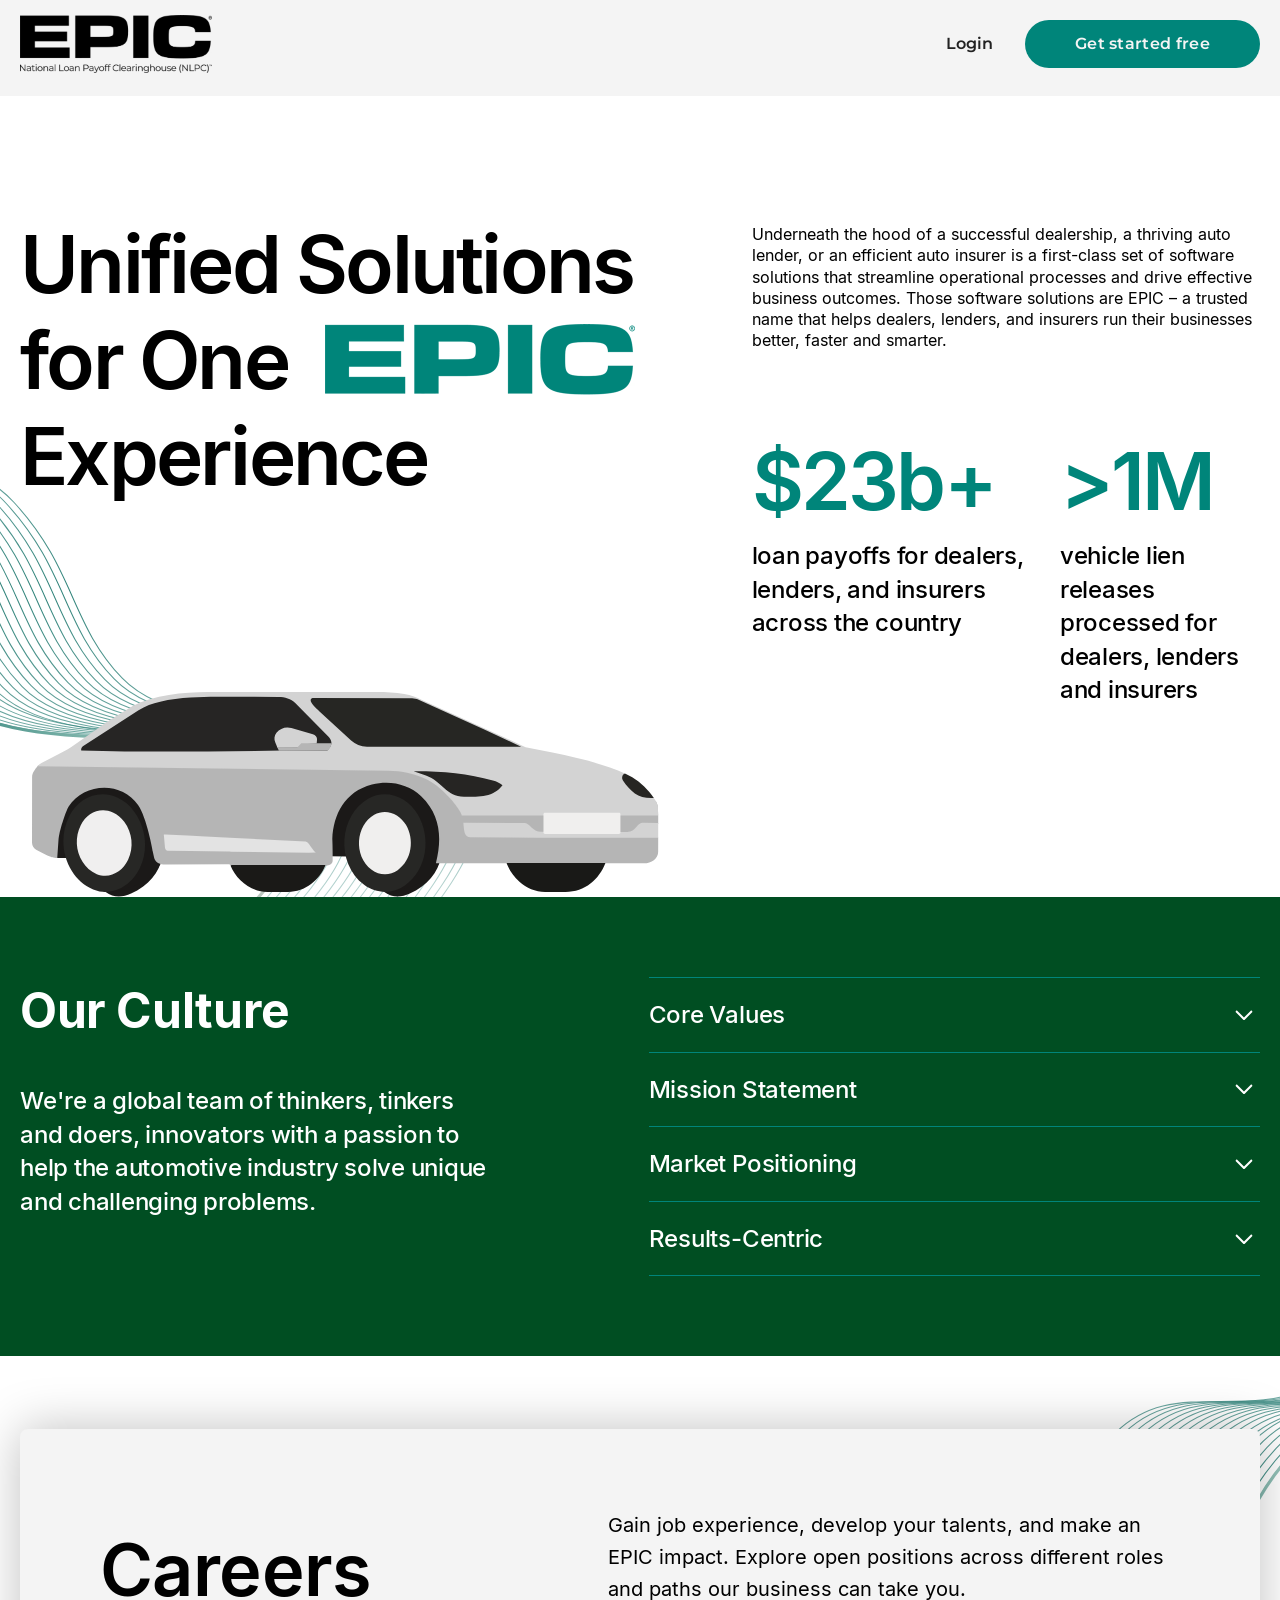
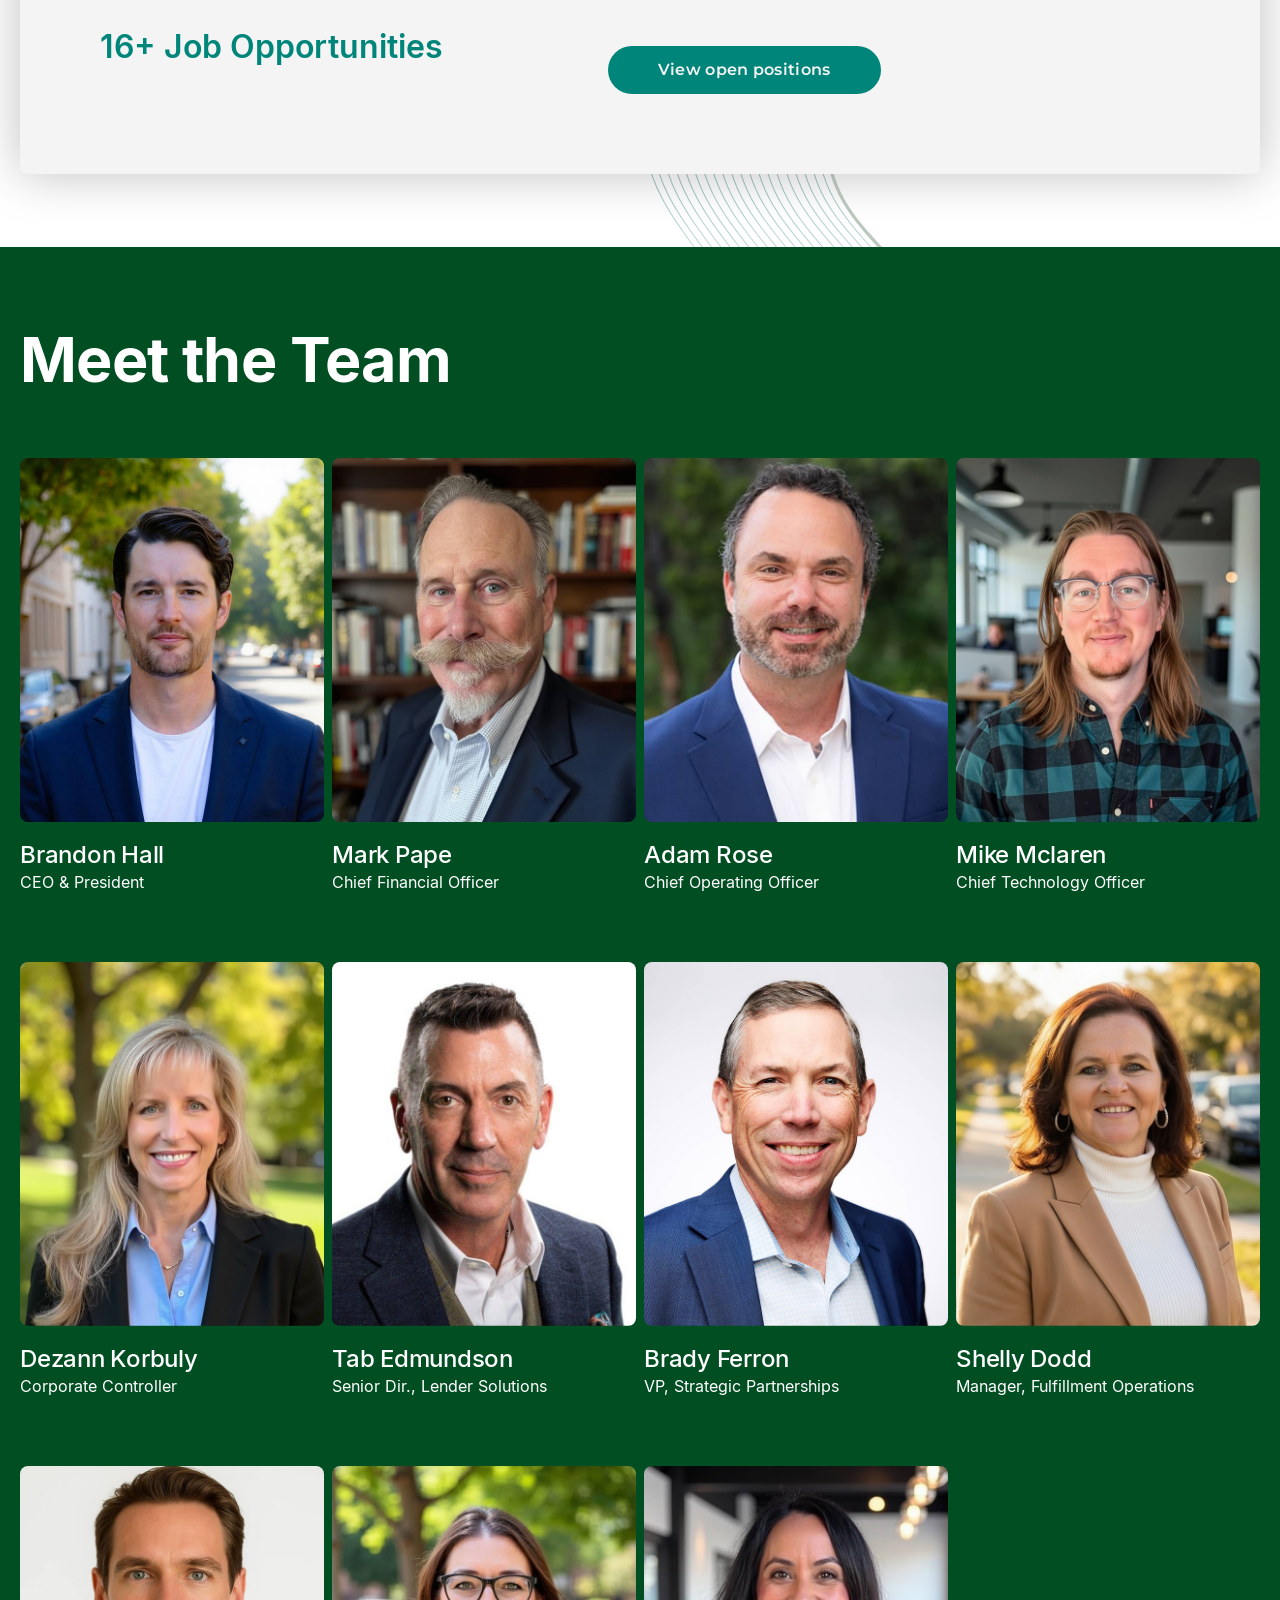
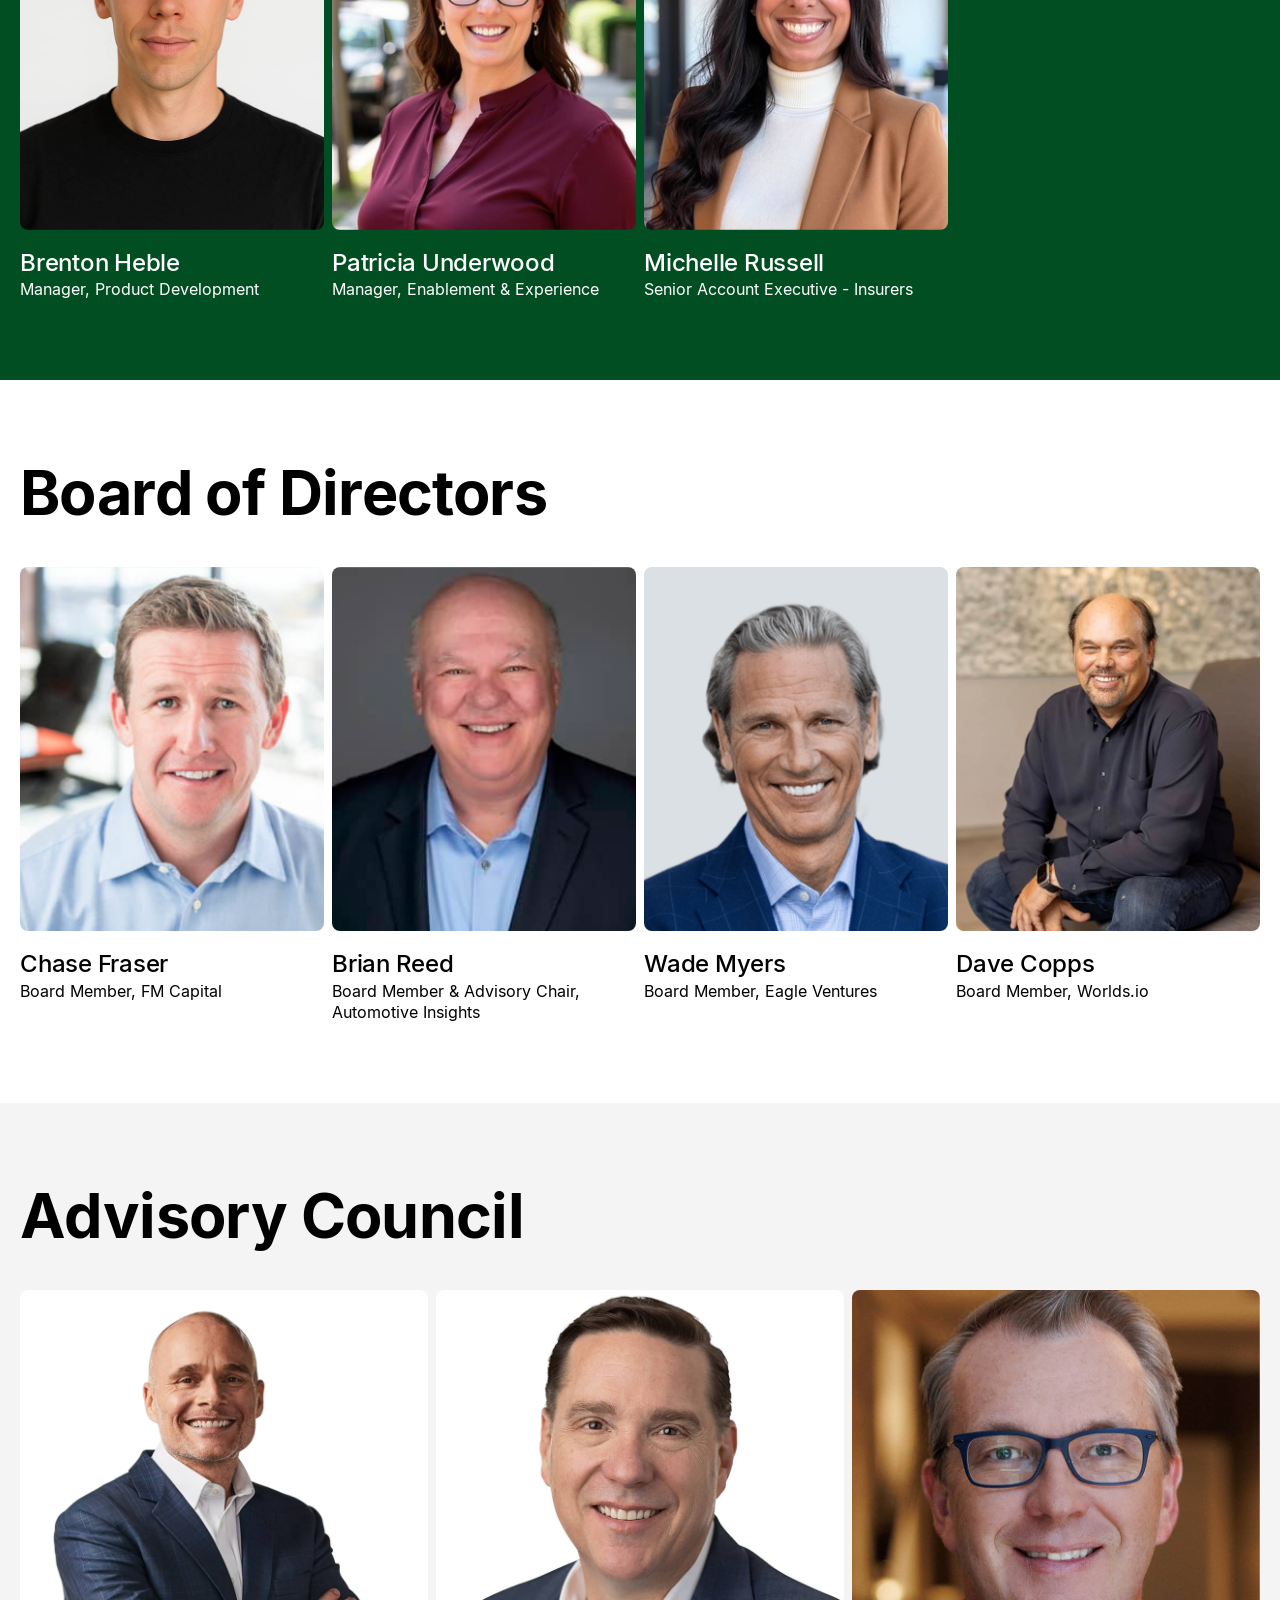
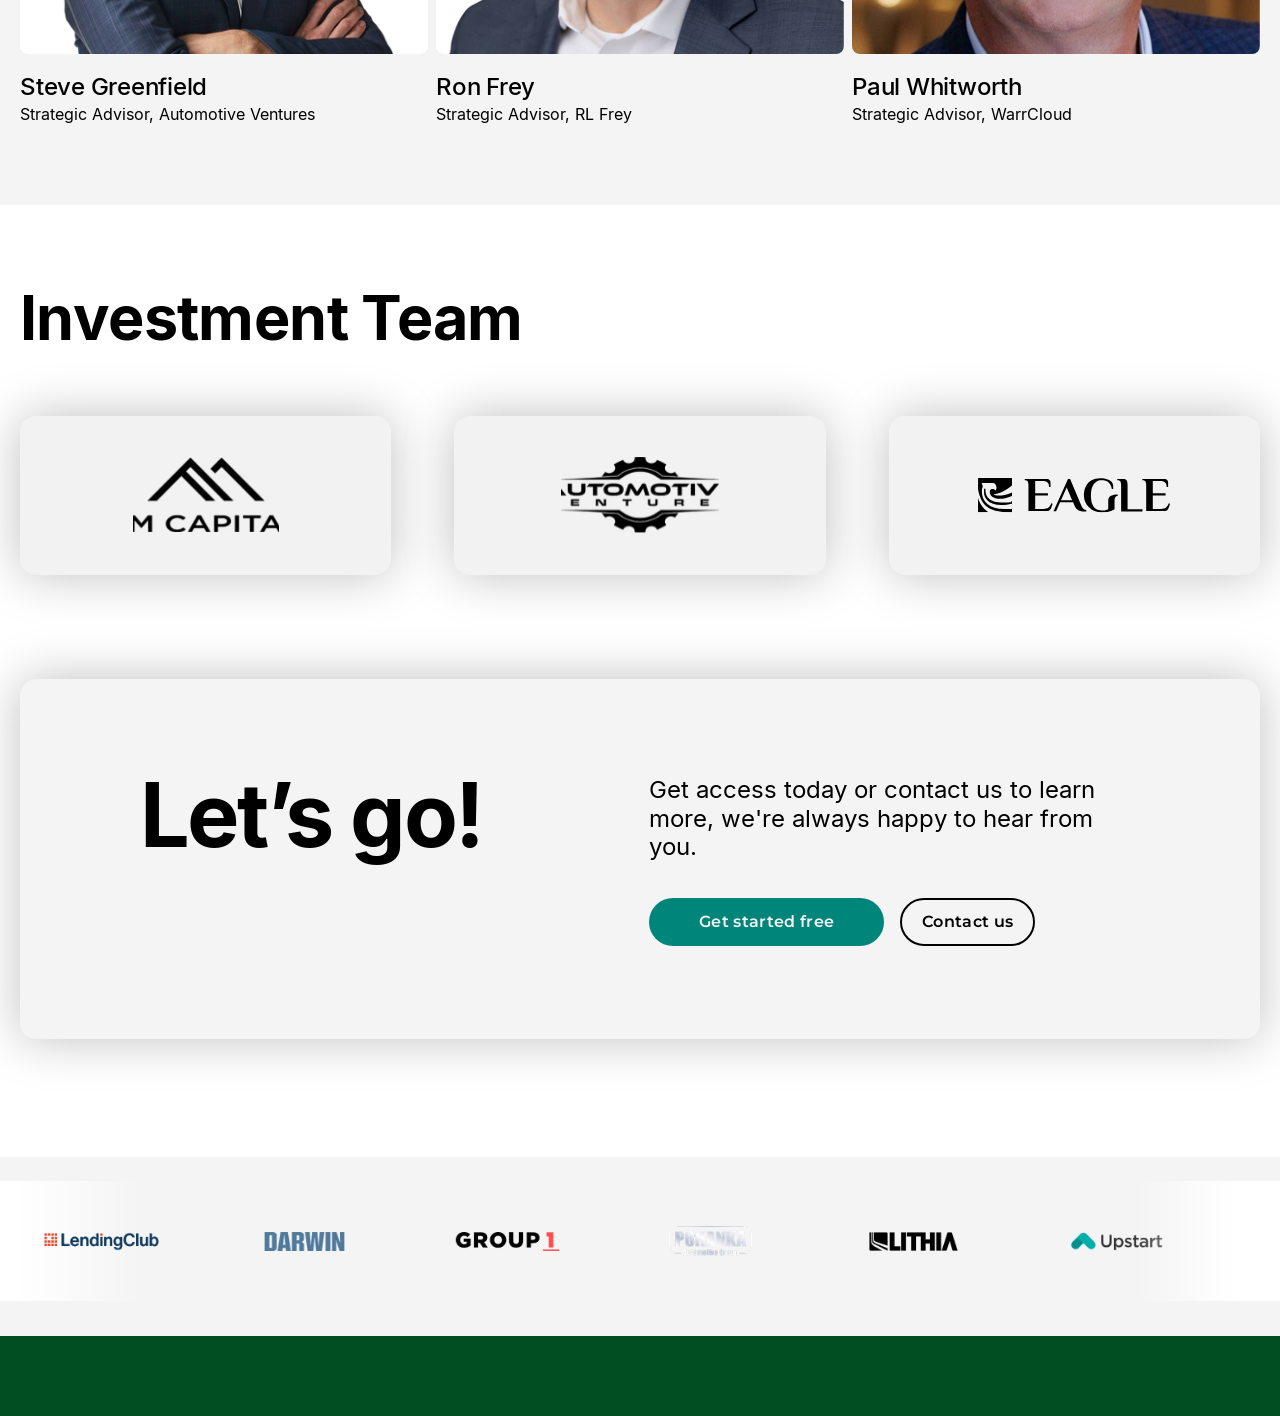
==== about.html @ 6c6b3afd "update client logos" ====
<!DOCTYPE html>
<html lang="en">

<head>
    <meta charset="UTF-8">
    <meta name="viewport" content="width=device-width, initial-scale=1.0">
    <title>About | EPIC</title>
    <link rel="stylesheet" href="assets/css/bootstrap.min.css">
    <link rel="stylesheet" href="assets/css/slick.css">
    <link rel="stylesheet" href="assets/css/fonts.css">
    <link rel="stylesheet" href="assets/css/main.css">
    <link rel="stylesheet" href="assets/css/media-queries.css">
</head>

<body>
    <header class="header-site bg-gray position-sticky top-0 start-0 w-100">
        <div class="cs-container">
            <div class="header-inner d-flex justify-content-between align-items-center">

                <a href="#" class="header-logo d-block">
                    <img src="assets/images/logo.png" alt="">
                </a>

                <div class="header-actions d-flex align-items-center">
                    <a href="#" class="header-login font-montserrat fw-semibold">
                        Login
                    </a>

                    <a href="#" class="btn btn-primary">
                        Get started free
                    </a>
                </div>

                <button class="header-toggle" type="button" aria-label="Toggle navigation" aria-expanded="false">
                    <span></span>
                    <span></span>
                    <span></span>
                </button>

            </div>

            <div class="header-mobile-menu">
                <div class="header-mobile-menu__inner">

                    <a href="#" class="header-login font-montserrat fw-semibold">
                        Login
                    </a>

                    <a href="#" class="btn btn-primary">
                        Get started free
                    </a>

                </div>
            </div>

        </div>
    </header>
    <main id="main">
        <section class="about-hero-sec overflow-hidden position-relative">
            <div class="cs-container cs-container-lg">
                <div class="about-hero__inner d-flex flex-column flex-lg-row flex-wrap gap-3 position-relative">
                    <img class="about-hero__deco pe-none" src="assets/images/image-deco.svg" alt="">
                    <img class="about-hero__car pe-none" src="assets/images/car-image.svg" alt="">
                    <div class="about-hero__left position-relative ">
                        <h1 class="about-hero__heading text-header-1 fw-semibold ">
                            Unified Solutions for One
                            <div class="image d-inline-block position-relative">
                                <img src="assets/images/logo-epic.png" alt="">
                            </div>
                            Experience
                        </h1>
                    </div>
                    <div class="about-hero__right position-relative ">
                        <div class="about-hero__desc body-text">
                            <p>Underneath the hood of a successful dealership, a thriving auto lender, or an efficient
                                auto insurer is a first-class set of software solutions that streamline operational
                                processes and drive effective business outcomes. Those software solutions are EPIC – a
                                trusted name that helps dealers, lenders, and insurers run their businesses better,
                                faster and smarter.</p>
                        </div>
                        <div class="about-hero__stats">
                            <div class="about-hero__stat-item">
                                <div class="item-value text-header-1 fw-semibold text-capitalize text-primary">$23b+
                                </div>
                                <div class="item-label fw-medium">loan payoffs for dealers, lenders, and insurers across
                                    the
                                    country</div>
                            </div>
                            <div class="about-hero__stat-item">
                                <div class="item-value text-header-1 fw-semibold text-capitalize text-primary">>1M</div>
                                <div class="item-label fw-medium">vehicle lien releases processed for dealers, lenders
                                    and insurers</div>
                            </div>
                        </div>
                    </div>
                </div>
            </div>
        </section>
        <section class="about-culture-sec section-padding bg-dark-green text-white">
            <div class="cs-container cs-container-lg">
                <div class="about-culture__inner d-flex flex-column flex-md-row flex-wrap">
                    <div class="about-culture__left">
                        <h2 class="text-header-2 about-culture__heading fw-bold">Our Culture</h2>
                        <div class="about-culture__desc fw-medium text-header-4">
                            <p>We're a global team of thinkers, tinkers and doers, innovators with a passion to help the
                                automotive industry solve unique and challenging problems.</p>
                        </div>
                    </div>
                    <div class="about-culture__right">
                        <div class="faq-list">

                            <div class="faq-item">
                                <button class="faq-question" type="button">
                                    <span>Core Values</span>
                                    <span class="faq-icon">
                                        <img src="assets/images/arrow-down-faq.svg" alt="">
                                    </span>
                                </button>

                                <div class="faq-answer">
                                    <div class="faq-answer-inner">
                                        <p>
                                            Lorem ipsum dolor sit amet consectetur adipisicing elit. Ab, impedit.
                                        </p>
                                    </div>
                                </div>
                            </div>

                            <div class="faq-item">
                                <button class="faq-question" type="button">
                                    <span>Mission Statement</span>
                                    <span class="faq-icon">
                                        <img src="assets/images/arrow-down-faq.svg" alt="">
                                    </span>
                                </button>

                                <div class="faq-answer">
                                    <div class="faq-answer-inner">
                                        <p>
                                            Lorem ipsum dolor sit amet consectetur adipisicing elit. Dolorem, sapiente!
                                        </p>
                                    </div>
                                </div>
                            </div>

                            <div class="faq-item">
                                <button class="faq-question" type="button">
                                    <span>Market Positioning</span>
                                    <span class="faq-icon">
                                        <img src="assets/images/arrow-down-faq.svg" alt="">
                                    </span>
                                </button>

                                <div class="faq-answer">
                                    <div class="faq-answer-inner">
                                        <p>
                                            Lorem ipsum dolor sit amet, consectetur adipisicing elit. Magni, harum.
                                        </p>
                                    </div>
                                </div>
                            </div>

                            <div class="faq-item">
                                <button class="faq-question" type="button">
                                    <span>Results-Centric</span>
                                    <span class="faq-icon">
                                        <img src="assets/images/arrow-down-faq.svg" alt="">
                                    </span>
                                </button>

                                <div class="faq-answer">
                                    <div class="faq-answer-inner">
                                        <p>
                                            Lorem ipsum dolor sit amet consectetur adipisicing elit. Quis, voluptatum?
                                        </p>
                                    </div>
                                </div>
                            </div>

                        </div>
                    </div>
                </div>
            </div>
        </section>
        <section class="about-careers-sec position-relative overflow-hidden">
            <img src="assets/images/image-deco.svg" alt="" class="about-careers__deco pe-none">
            <div class="cs-container">
                <div
                    class="about-careers__box position-relative z-2 d-flex flex-column flex-md-row flex-wrap align-items-md-center mx-auto bg-gray rounded-3 overflow-hidden">
                    <div class="box-left">
                        <h2 class="about-careers__heading fw-semibold">Careers</h2>
                        <div class="text-header-3 fw-semibold text-primary about-careers__subheading">16+ Job
                            Opportunities</div>
                    </div>
                    <div class="box-right">
                        <div class="about-careers__desc">
                            <p>Gain job experience, develop your talents, and make an
                                EPIC impact. Explore open positions across different roles
                                and paths our business can take you.</p>
                        </div>
                        <a href="#" class="btn btn-primary about-careers__btn">View open positions</a>
                    </div>
                </div>
            </div>
        </section>
        <section class="about-teams-sec section-padding text-white bg-dark-green">
            <div class="cs-container">
                <h2 class="section-heading fw-bold">Meet the Team</h2>
                <div class="about-teams__list">
                    <a href="#" class="about-teams__card">
                        <div class="card-image">
                            <img src="assets/images/team-1.png" alt="">
                            <div class="card-link">
                                <span>Read bio</span>
                                <svg width="12" height="12" viewBox="0 0 12 12" fill="none"
                                    xmlns="http://www.w3.org/2000/svg">
                                    <path
                                        d="M8.64798 6.39795L4.89798 10.1479C4.79231 10.2536 4.64898 10.313 4.49954 10.313C4.3501 10.313 4.20678 10.2536 4.1011 10.1479C3.99543 10.0423 3.93607 9.89895 3.93607 9.74951C3.93607 9.60007 3.99543 9.45675 4.1011 9.35107L7.45313 5.99998L4.10204 2.64795C4.04972 2.59562 4.00821 2.53351 3.9799 2.46514C3.95158 2.39678 3.937 2.32351 3.937 2.24951C3.937 2.17551 3.95158 2.10224 3.9799 2.03388C4.00821 1.96551 4.04972 1.9034 4.10204 1.85107C4.15437 1.79875 4.21648 1.75724 4.28485 1.72893C4.35321 1.70061 4.42648 1.68604 4.50048 1.68604C4.57448 1.68604 4.64775 1.70061 4.71611 1.72893C4.78448 1.75724 4.84659 1.79875 4.89892 1.85107L8.64892 5.60107C8.70129 5.65339 8.74283 5.71554 8.77114 5.78394C8.79945 5.85235 8.81398 5.92567 8.81389 5.99971C8.8138 6.07374 8.7991 6.14703 8.77063 6.21537C8.74216 6.2837 8.70048 6.34575 8.64798 6.39795Z"
                                        fill="currentColor" />
                                </svg>
                            </div>
                        </div>
                        <div class="card-content">
                            <h3 class="text-header-4 card-title">Brandon Hall</h3>
                            <div class="body-text card-role">CEO & President</div>
                        </div>
                    </a>
                    <a href="#" class="about-teams__card">
                        <div class="card-image">
                            <img src="assets/images/team-2.png" alt="">
                            <div class="card-link">
                                <span>Read bio</span>
                                <svg width="12" height="12" viewBox="0 0 12 12" fill="none"
                                    xmlns="http://www.w3.org/2000/svg">
                                    <path
                                        d="M8.64798 6.39795L4.89798 10.1479C4.79231 10.2536 4.64898 10.313 4.49954 10.313C4.3501 10.313 4.20678 10.2536 4.1011 10.1479C3.99543 10.0423 3.93607 9.89895 3.93607 9.74951C3.93607 9.60007 3.99543 9.45675 4.1011 9.35107L7.45313 5.99998L4.10204 2.64795C4.04972 2.59562 4.00821 2.53351 3.9799 2.46514C3.95158 2.39678 3.937 2.32351 3.937 2.24951C3.937 2.17551 3.95158 2.10224 3.9799 2.03388C4.00821 1.96551 4.04972 1.9034 4.10204 1.85107C4.15437 1.79875 4.21648 1.75724 4.28485 1.72893C4.35321 1.70061 4.42648 1.68604 4.50048 1.68604C4.57448 1.68604 4.64775 1.70061 4.71611 1.72893C4.78448 1.75724 4.84659 1.79875 4.89892 1.85107L8.64892 5.60107C8.70129 5.65339 8.74283 5.71554 8.77114 5.78394C8.79945 5.85235 8.81398 5.92567 8.81389 5.99971C8.8138 6.07374 8.7991 6.14703 8.77063 6.21537C8.74216 6.2837 8.70048 6.34575 8.64798 6.39795Z"
                                        fill="currentColor" />
                                </svg>
                            </div>
                        </div>
                        <div class="card-content">
                            <h3 class="text-header-4 card-title">Mark Pape</h3>
                            <div class="body-text card-role">Chief Financial Officer</div>
                        </div>
                    </a>
                    <a href="#" class="about-teams__card">
                        <div class="card-image">
                            <img src="assets/images/team-3.png" alt="">
                            <div class="card-link">
                                <span>Read bio</span>
                                <svg width="12" height="12" viewBox="0 0 12 12" fill="none"
                                    xmlns="http://www.w3.org/2000/svg">
                                    <path
                                        d="M8.64798 6.39795L4.89798 10.1479C4.79231 10.2536 4.64898 10.313 4.49954 10.313C4.3501 10.313 4.20678 10.2536 4.1011 10.1479C3.99543 10.0423 3.93607 9.89895 3.93607 9.74951C3.93607 9.60007 3.99543 9.45675 4.1011 9.35107L7.45313 5.99998L4.10204 2.64795C4.04972 2.59562 4.00821 2.53351 3.9799 2.46514C3.95158 2.39678 3.937 2.32351 3.937 2.24951C3.937 2.17551 3.95158 2.10224 3.9799 2.03388C4.00821 1.96551 4.04972 1.9034 4.10204 1.85107C4.15437 1.79875 4.21648 1.75724 4.28485 1.72893C4.35321 1.70061 4.42648 1.68604 4.50048 1.68604C4.57448 1.68604 4.64775 1.70061 4.71611 1.72893C4.78448 1.75724 4.84659 1.79875 4.89892 1.85107L8.64892 5.60107C8.70129 5.65339 8.74283 5.71554 8.77114 5.78394C8.79945 5.85235 8.81398 5.92567 8.81389 5.99971C8.8138 6.07374 8.7991 6.14703 8.77063 6.21537C8.74216 6.2837 8.70048 6.34575 8.64798 6.39795Z"
                                        fill="currentColor" />
                                </svg>
                            </div>
                        </div>
                        <div class="card-content">
                            <h3 class="text-header-4 card-title">Adam Rose</h3>
                            <div class="body-text card-role">Chief Operating Officer</div>
                        </div>
                    </a>
                    <a href="#" class="about-teams__card">
                        <div class="card-image">
                            <img src="assets/images/team-4.png" alt="">
                            <div class="card-link">
                                <span>Read bio</span>
                                <svg width="12" height="12" viewBox="0 0 12 12" fill="none"
                                    xmlns="http://www.w3.org/2000/svg">
                                    <path
                                        d="M8.64798 6.39795L4.89798 10.1479C4.79231 10.2536 4.64898 10.313 4.49954 10.313C4.3501 10.313 4.20678 10.2536 4.1011 10.1479C3.99543 10.0423 3.93607 9.89895 3.93607 9.74951C3.93607 9.60007 3.99543 9.45675 4.1011 9.35107L7.45313 5.99998L4.10204 2.64795C4.04972 2.59562 4.00821 2.53351 3.9799 2.46514C3.95158 2.39678 3.937 2.32351 3.937 2.24951C3.937 2.17551 3.95158 2.10224 3.9799 2.03388C4.00821 1.96551 4.04972 1.9034 4.10204 1.85107C4.15437 1.79875 4.21648 1.75724 4.28485 1.72893C4.35321 1.70061 4.42648 1.68604 4.50048 1.68604C4.57448 1.68604 4.64775 1.70061 4.71611 1.72893C4.78448 1.75724 4.84659 1.79875 4.89892 1.85107L8.64892 5.60107C8.70129 5.65339 8.74283 5.71554 8.77114 5.78394C8.79945 5.85235 8.81398 5.92567 8.81389 5.99971C8.8138 6.07374 8.7991 6.14703 8.77063 6.21537C8.74216 6.2837 8.70048 6.34575 8.64798 6.39795Z"
                                        fill="currentColor" />
                                </svg>
                            </div>
                        </div>
                        <div class="card-content">
                            <h3 class="text-header-4 card-title">Mike Mclaren</h3>
                            <div class="body-text card-role">Chief Technology Officer</div>
                        </div>
                    </a>
                    <a href="#" class="about-teams__card">
                        <div class="card-image">
                            <img src="assets/images/team-5.png" alt="">
                            <div class="card-link">
                                <span>Read bio</span>
                                <svg width="12" height="12" viewBox="0 0 12 12" fill="none"
                                    xmlns="http://www.w3.org/2000/svg">
                                    <path
                                        d="M8.64798 6.39795L4.89798 10.1479C4.79231 10.2536 4.64898 10.313 4.49954 10.313C4.3501 10.313 4.20678 10.2536 4.1011 10.1479C3.99543 10.0423 3.93607 9.89895 3.93607 9.74951C3.93607 9.60007 3.99543 9.45675 4.1011 9.35107L7.45313 5.99998L4.10204 2.64795C4.04972 2.59562 4.00821 2.53351 3.9799 2.46514C3.95158 2.39678 3.937 2.32351 3.937 2.24951C3.937 2.17551 3.95158 2.10224 3.9799 2.03388C4.00821 1.96551 4.04972 1.9034 4.10204 1.85107C4.15437 1.79875 4.21648 1.75724 4.28485 1.72893C4.35321 1.70061 4.42648 1.68604 4.50048 1.68604C4.57448 1.68604 4.64775 1.70061 4.71611 1.72893C4.78448 1.75724 4.84659 1.79875 4.89892 1.85107L8.64892 5.60107C8.70129 5.65339 8.74283 5.71554 8.77114 5.78394C8.79945 5.85235 8.81398 5.92567 8.81389 5.99971C8.8138 6.07374 8.7991 6.14703 8.77063 6.21537C8.74216 6.2837 8.70048 6.34575 8.64798 6.39795Z"
                                        fill="currentColor" />
                                </svg>
                            </div>
                        </div>
                        <div class="card-content">
                            <h3 class="text-header-4 card-title">Dezann Korbuly</h3>
                            <div class="body-text card-role">Corporate Controller</div>
                        </div>
                    </a>
                    <a href="#" class="about-teams__card">
                        <div class="card-image">
                            <img src="assets/images/team-6.png" alt="">
                            <div class="card-link">
                                <span>Read bio</span>
                                <svg width="12" height="12" viewBox="0 0 12 12" fill="none"
                                    xmlns="http://www.w3.org/2000/svg">
                                    <path
                                        d="M8.64798 6.39795L4.89798 10.1479C4.79231 10.2536 4.64898 10.313 4.49954 10.313C4.3501 10.313 4.20678 10.2536 4.1011 10.1479C3.99543 10.0423 3.93607 9.89895 3.93607 9.74951C3.93607 9.60007 3.99543 9.45675 4.1011 9.35107L7.45313 5.99998L4.10204 2.64795C4.04972 2.59562 4.00821 2.53351 3.9799 2.46514C3.95158 2.39678 3.937 2.32351 3.937 2.24951C3.937 2.17551 3.95158 2.10224 3.9799 2.03388C4.00821 1.96551 4.04972 1.9034 4.10204 1.85107C4.15437 1.79875 4.21648 1.75724 4.28485 1.72893C4.35321 1.70061 4.42648 1.68604 4.50048 1.68604C4.57448 1.68604 4.64775 1.70061 4.71611 1.72893C4.78448 1.75724 4.84659 1.79875 4.89892 1.85107L8.64892 5.60107C8.70129 5.65339 8.74283 5.71554 8.77114 5.78394C8.79945 5.85235 8.81398 5.92567 8.81389 5.99971C8.8138 6.07374 8.7991 6.14703 8.77063 6.21537C8.74216 6.2837 8.70048 6.34575 8.64798 6.39795Z"
                                        fill="currentColor" />
                                </svg>
                            </div>
                        </div>
                        <div class="card-content">
                            <h3 class="text-header-4 card-title">Tab Edmundson</h3>
                            <div class="body-text card-role">Senior Dir., Lender Solutions</div>
                        </div>
                    </a>
                    <a href="#" class="about-teams__card">
                        <div class="card-image">
                            <img src="assets/images/team-7.png" alt="">
                            <div class="card-link">
                                <span>Read bio</span>
                                <svg width="12" height="12" viewBox="0 0 12 12" fill="none"
                                    xmlns="http://www.w3.org/2000/svg">
                                    <path
                                        d="M8.64798 6.39795L4.89798 10.1479C4.79231 10.2536 4.64898 10.313 4.49954 10.313C4.3501 10.313 4.20678 10.2536 4.1011 10.1479C3.99543 10.0423 3.93607 9.89895 3.93607 9.74951C3.93607 9.60007 3.99543 9.45675 4.1011 9.35107L7.45313 5.99998L4.10204 2.64795C4.04972 2.59562 4.00821 2.53351 3.9799 2.46514C3.95158 2.39678 3.937 2.32351 3.937 2.24951C3.937 2.17551 3.95158 2.10224 3.9799 2.03388C4.00821 1.96551 4.04972 1.9034 4.10204 1.85107C4.15437 1.79875 4.21648 1.75724 4.28485 1.72893C4.35321 1.70061 4.42648 1.68604 4.50048 1.68604C4.57448 1.68604 4.64775 1.70061 4.71611 1.72893C4.78448 1.75724 4.84659 1.79875 4.89892 1.85107L8.64892 5.60107C8.70129 5.65339 8.74283 5.71554 8.77114 5.78394C8.79945 5.85235 8.81398 5.92567 8.81389 5.99971C8.8138 6.07374 8.7991 6.14703 8.77063 6.21537C8.74216 6.2837 8.70048 6.34575 8.64798 6.39795Z"
                                        fill="currentColor" />
                                </svg>
                            </div>
                        </div>
                        <div class="card-content">
                            <h3 class="text-header-4 card-title">Brady Ferron</h3>
                            <div class="body-text card-role">VP, Strategic Partnerships</div>
                        </div>
                    </a>
                    <a href="#" class="about-teams__card">
                        <div class="card-image">
                            <img src="assets/images/team-8.png" alt="">
                            <div class="card-link">
                                <span>Read bio</span>
                                <svg width="12" height="12" viewBox="0 0 12 12" fill="none"
                                    xmlns="http://www.w3.org/2000/svg">
                                    <path
                                        d="M8.64798 6.39795L4.89798 10.1479C4.79231 10.2536 4.64898 10.313 4.49954 10.313C4.3501 10.313 4.20678 10.2536 4.1011 10.1479C3.99543 10.0423 3.93607 9.89895 3.93607 9.74951C3.93607 9.60007 3.99543 9.45675 4.1011 9.35107L7.45313 5.99998L4.10204 2.64795C4.04972 2.59562 4.00821 2.53351 3.9799 2.46514C3.95158 2.39678 3.937 2.32351 3.937 2.24951C3.937 2.17551 3.95158 2.10224 3.9799 2.03388C4.00821 1.96551 4.04972 1.9034 4.10204 1.85107C4.15437 1.79875 4.21648 1.75724 4.28485 1.72893C4.35321 1.70061 4.42648 1.68604 4.50048 1.68604C4.57448 1.68604 4.64775 1.70061 4.71611 1.72893C4.78448 1.75724 4.84659 1.79875 4.89892 1.85107L8.64892 5.60107C8.70129 5.65339 8.74283 5.71554 8.77114 5.78394C8.79945 5.85235 8.81398 5.92567 8.81389 5.99971C8.8138 6.07374 8.7991 6.14703 8.77063 6.21537C8.74216 6.2837 8.70048 6.34575 8.64798 6.39795Z"
                                        fill="currentColor" />
                                </svg>
                            </div>
                        </div>
                        <div class="card-content">
                            <h3 class="text-header-4 card-title">Shelly Dodd</h3>
                            <div class="body-text card-role">Manager, Fulfillment Operations</div>
                        </div>
                    </a>
                    <a href="#" class="about-teams__card">
                        <div class="card-image">
                            <img src="assets/images/team-9.png" alt="">
                            <div class="card-link">
                                <span>Read bio</span>
                                <svg width="12" height="12" viewBox="0 0 12 12" fill="none"
                                    xmlns="http://www.w3.org/2000/svg">
                                    <path
                                        d="M8.64798 6.39795L4.89798 10.1479C4.79231 10.2536 4.64898 10.313 4.49954 10.313C4.3501 10.313 4.20678 10.2536 4.1011 10.1479C3.99543 10.0423 3.93607 9.89895 3.93607 9.74951C3.93607 9.60007 3.99543 9.45675 4.1011 9.35107L7.45313 5.99998L4.10204 2.64795C4.04972 2.59562 4.00821 2.53351 3.9799 2.46514C3.95158 2.39678 3.937 2.32351 3.937 2.24951C3.937 2.17551 3.95158 2.10224 3.9799 2.03388C4.00821 1.96551 4.04972 1.9034 4.10204 1.85107C4.15437 1.79875 4.21648 1.75724 4.28485 1.72893C4.35321 1.70061 4.42648 1.68604 4.50048 1.68604C4.57448 1.68604 4.64775 1.70061 4.71611 1.72893C4.78448 1.75724 4.84659 1.79875 4.89892 1.85107L8.64892 5.60107C8.70129 5.65339 8.74283 5.71554 8.77114 5.78394C8.79945 5.85235 8.81398 5.92567 8.81389 5.99971C8.8138 6.07374 8.7991 6.14703 8.77063 6.21537C8.74216 6.2837 8.70048 6.34575 8.64798 6.39795Z"
                                        fill="currentColor" />
                                </svg>
                            </div>
                        </div>
                        <div class="card-content">
                            <h3 class="text-header-4 card-title">Brenton Heble</h3>
                            <div class="body-text card-role">Manager, Product Development</div>
                        </div>
                    </a>
                    <a href="#" class="about-teams__card">
                        <div class="card-image">
                            <img src="assets/images/team-10.png" alt="">
                            <div class="card-link">
                                <span>Read bio</span>
                                <svg width="12" height="12" viewBox="0 0 12 12" fill="none"
                                    xmlns="http://www.w3.org/2000/svg">
                                    <path
                                        d="M8.64798 6.39795L4.89798 10.1479C4.79231 10.2536 4.64898 10.313 4.49954 10.313C4.3501 10.313 4.20678 10.2536 4.1011 10.1479C3.99543 10.0423 3.93607 9.89895 3.93607 9.74951C3.93607 9.60007 3.99543 9.45675 4.1011 9.35107L7.45313 5.99998L4.10204 2.64795C4.04972 2.59562 4.00821 2.53351 3.9799 2.46514C3.95158 2.39678 3.937 2.32351 3.937 2.24951C3.937 2.17551 3.95158 2.10224 3.9799 2.03388C4.00821 1.96551 4.04972 1.9034 4.10204 1.85107C4.15437 1.79875 4.21648 1.75724 4.28485 1.72893C4.35321 1.70061 4.42648 1.68604 4.50048 1.68604C4.57448 1.68604 4.64775 1.70061 4.71611 1.72893C4.78448 1.75724 4.84659 1.79875 4.89892 1.85107L8.64892 5.60107C8.70129 5.65339 8.74283 5.71554 8.77114 5.78394C8.79945 5.85235 8.81398 5.92567 8.81389 5.99971C8.8138 6.07374 8.7991 6.14703 8.77063 6.21537C8.74216 6.2837 8.70048 6.34575 8.64798 6.39795Z"
                                        fill="currentColor" />
                                </svg>
                            </div>
                        </div>
                        <div class="card-content">
                            <h3 class="text-header-4 card-title">Patricia Underwood</h3>
                            <div class="body-text card-role">Manager, Enablement & Experience</div>
                        </div>
                    </a>
                    <a href="#" class="about-teams__card">
                        <div class="card-image">
                            <img src="assets/images/team-11.png" alt="">
                            <div class="card-link">
                                <span>Read bio</span>
                                <svg width="12" height="12" viewBox="0 0 12 12" fill="none"
                                    xmlns="http://www.w3.org/2000/svg">
                                    <path
                                        d="M8.64798 6.39795L4.89798 10.1479C4.79231 10.2536 4.64898 10.313 4.49954 10.313C4.3501 10.313 4.20678 10.2536 4.1011 10.1479C3.99543 10.0423 3.93607 9.89895 3.93607 9.74951C3.93607 9.60007 3.99543 9.45675 4.1011 9.35107L7.45313 5.99998L4.10204 2.64795C4.04972 2.59562 4.00821 2.53351 3.9799 2.46514C3.95158 2.39678 3.937 2.32351 3.937 2.24951C3.937 2.17551 3.95158 2.10224 3.9799 2.03388C4.00821 1.96551 4.04972 1.9034 4.10204 1.85107C4.15437 1.79875 4.21648 1.75724 4.28485 1.72893C4.35321 1.70061 4.42648 1.68604 4.50048 1.68604C4.57448 1.68604 4.64775 1.70061 4.71611 1.72893C4.78448 1.75724 4.84659 1.79875 4.89892 1.85107L8.64892 5.60107C8.70129 5.65339 8.74283 5.71554 8.77114 5.78394C8.79945 5.85235 8.81398 5.92567 8.81389 5.99971C8.8138 6.07374 8.7991 6.14703 8.77063 6.21537C8.74216 6.2837 8.70048 6.34575 8.64798 6.39795Z"
                                        fill="currentColor" />
                                </svg>
                            </div>
                        </div>
                        <div class="card-content">
                            <h3 class="text-header-4 card-title">Michelle Russell</h3>
                            <div class="body-text card-role">Senior Account Executive - Insurers</div>
                        </div>
                    </a>
                </div>
            </div>
        </section>
        <section class="board-directors-sec section-padding">
            <div class="cs-container">
                <h2 class="section-heading  fw-bold">Board of Directors</h2>
                <div class="about-teams__list">
                    <a href="#" class="about-teams__card">
                        <div class="card-image">
                            <img src="assets/images/board-directors-1.png" alt="">
                            <div class="card-link">
                                <span>Read bio</span>
                                <svg width="12" height="12" viewBox="0 0 12 12" fill="none"
                                    xmlns="http://www.w3.org/2000/svg">
                                    <path
                                        d="M8.64798 6.39795L4.89798 10.1479C4.79231 10.2536 4.64898 10.313 4.49954 10.313C4.3501 10.313 4.20678 10.2536 4.1011 10.1479C3.99543 10.0423 3.93607 9.89895 3.93607 9.74951C3.93607 9.60007 3.99543 9.45675 4.1011 9.35107L7.45313 5.99998L4.10204 2.64795C4.04972 2.59562 4.00821 2.53351 3.9799 2.46514C3.95158 2.39678 3.937 2.32351 3.937 2.24951C3.937 2.17551 3.95158 2.10224 3.9799 2.03388C4.00821 1.96551 4.04972 1.9034 4.10204 1.85107C4.15437 1.79875 4.21648 1.75724 4.28485 1.72893C4.35321 1.70061 4.42648 1.68604 4.50048 1.68604C4.57448 1.68604 4.64775 1.70061 4.71611 1.72893C4.78448 1.75724 4.84659 1.79875 4.89892 1.85107L8.64892 5.60107C8.70129 5.65339 8.74283 5.71554 8.77114 5.78394C8.79945 5.85235 8.81398 5.92567 8.81389 5.99971C8.8138 6.07374 8.7991 6.14703 8.77063 6.21537C8.74216 6.2837 8.70048 6.34575 8.64798 6.39795Z"
                                        fill="currentColor" />
                                </svg>
                            </div>
                        </div>
                        <div class="card-content">
                            <h3 class="text-header-4 card-title">Chase Fraser</h3>
                            <div class="body-text card-role">Board Member, FM Capital</div>
                        </div>
                    </a>
                    <a href="#" class="about-teams__card">
                        <div class="card-image">
                            <img src="assets/images/board-directors-2.png" alt="">
                            <div class="card-link">
                                <span>Read bio</span>
                                <svg width="12" height="12" viewBox="0 0 12 12" fill="none"
                                    xmlns="http://www.w3.org/2000/svg">
                                    <path
                                        d="M8.64798 6.39795L4.89798 10.1479C4.79231 10.2536 4.64898 10.313 4.49954 10.313C4.3501 10.313 4.20678 10.2536 4.1011 10.1479C3.99543 10.0423 3.93607 9.89895 3.93607 9.74951C3.93607 9.60007 3.99543 9.45675 4.1011 9.35107L7.45313 5.99998L4.10204 2.64795C4.04972 2.59562 4.00821 2.53351 3.9799 2.46514C3.95158 2.39678 3.937 2.32351 3.937 2.24951C3.937 2.17551 3.95158 2.10224 3.9799 2.03388C4.00821 1.96551 4.04972 1.9034 4.10204 1.85107C4.15437 1.79875 4.21648 1.75724 4.28485 1.72893C4.35321 1.70061 4.42648 1.68604 4.50048 1.68604C4.57448 1.68604 4.64775 1.70061 4.71611 1.72893C4.78448 1.75724 4.84659 1.79875 4.89892 1.85107L8.64892 5.60107C8.70129 5.65339 8.74283 5.71554 8.77114 5.78394C8.79945 5.85235 8.81398 5.92567 8.81389 5.99971C8.8138 6.07374 8.7991 6.14703 8.77063 6.21537C8.74216 6.2837 8.70048 6.34575 8.64798 6.39795Z"
                                        fill="currentColor" />
                                </svg>
                            </div>
                        </div>
                        <div class="card-content">
                            <h3 class="text-header-4 card-title">Brian Reed</h3>
                            <div class="body-text card-role">Board Member & Advisory Chair,
                                Automotive Insights</div>
                        </div>
                    </a>
                    <a href="#" class="about-teams__card">
                        <div class="card-image">
                            <img src="assets/images/board-directors-3.png" alt="">
                            <div class="card-link">
                                <span>Read bio</span>
                                <svg width="12" height="12" viewBox="0 0 12 12" fill="none"
                                    xmlns="http://www.w3.org/2000/svg">
                                    <path
                                        d="M8.64798 6.39795L4.89798 10.1479C4.79231 10.2536 4.64898 10.313 4.49954 10.313C4.3501 10.313 4.20678 10.2536 4.1011 10.1479C3.99543 10.0423 3.93607 9.89895 3.93607 9.74951C3.93607 9.60007 3.99543 9.45675 4.1011 9.35107L7.45313 5.99998L4.10204 2.64795C4.04972 2.59562 4.00821 2.53351 3.9799 2.46514C3.95158 2.39678 3.937 2.32351 3.937 2.24951C3.937 2.17551 3.95158 2.10224 3.9799 2.03388C4.00821 1.96551 4.04972 1.9034 4.10204 1.85107C4.15437 1.79875 4.21648 1.75724 4.28485 1.72893C4.35321 1.70061 4.42648 1.68604 4.50048 1.68604C4.57448 1.68604 4.64775 1.70061 4.71611 1.72893C4.78448 1.75724 4.84659 1.79875 4.89892 1.85107L8.64892 5.60107C8.70129 5.65339 8.74283 5.71554 8.77114 5.78394C8.79945 5.85235 8.81398 5.92567 8.81389 5.99971C8.8138 6.07374 8.7991 6.14703 8.77063 6.21537C8.74216 6.2837 8.70048 6.34575 8.64798 6.39795Z"
                                        fill="currentColor" />
                                </svg>
                            </div>
                        </div>
                        <div class="card-content">
                            <h3 class="text-header-4 card-title">Wade Myers</h3>
                            <div class="body-text card-role">Board Member, Eagle Ventures</div>
                        </div>
                    </a>
                    <a href="#" class="about-teams__card">
                        <div class="card-image">
                            <img src="assets/images/board-directors-4.png" alt="">
                            <div class="card-link">
                                <span>Read bio</span>
                                <svg width="12" height="12" viewBox="0 0 12 12" fill="none"
                                    xmlns="http://www.w3.org/2000/svg">
                                    <path
                                        d="M8.64798 6.39795L4.89798 10.1479C4.79231 10.2536 4.64898 10.313 4.49954 10.313C4.3501 10.313 4.20678 10.2536 4.1011 10.1479C3.99543 10.0423 3.93607 9.89895 3.93607 9.74951C3.93607 9.60007 3.99543 9.45675 4.1011 9.35107L7.45313 5.99998L4.10204 2.64795C4.04972 2.59562 4.00821 2.53351 3.9799 2.46514C3.95158 2.39678 3.937 2.32351 3.937 2.24951C3.937 2.17551 3.95158 2.10224 3.9799 2.03388C4.00821 1.96551 4.04972 1.9034 4.10204 1.85107C4.15437 1.79875 4.21648 1.75724 4.28485 1.72893C4.35321 1.70061 4.42648 1.68604 4.50048 1.68604C4.57448 1.68604 4.64775 1.70061 4.71611 1.72893C4.78448 1.75724 4.84659 1.79875 4.89892 1.85107L8.64892 5.60107C8.70129 5.65339 8.74283 5.71554 8.77114 5.78394C8.79945 5.85235 8.81398 5.92567 8.81389 5.99971C8.8138 6.07374 8.7991 6.14703 8.77063 6.21537C8.74216 6.2837 8.70048 6.34575 8.64798 6.39795Z"
                                        fill="currentColor" />
                                </svg>
                            </div>
                        </div>
                        <div class="card-content">
                            <h3 class="text-header-4 card-title">Dave Copps</h3>
                            <div class="body-text card-role">Board Member, Worlds.io</div>
                        </div>
                    </a>

                </div>
            </div>
        </section>
        <section class="advisory-council-sec section-padding bg-gray">
            <div class="cs-container">
                <h2 class="section-heading  fw-bold">Advisory Council</h2>
                <div class="about-teams__list">
                    <a href="#" class="about-teams__card">
                        <div class="card-image">
                            <img src="assets/images/advisory-council-1.png" alt="">
                            <div class="card-link">
                                <span>Read bio</span>
                                <svg width="12" height="12" viewBox="0 0 12 12" fill="none"
                                    xmlns="http://www.w3.org/2000/svg">
                                    <path
                                        d="M8.64798 6.39795L4.89798 10.1479C4.79231 10.2536 4.64898 10.313 4.49954 10.313C4.3501 10.313 4.20678 10.2536 4.1011 10.1479C3.99543 10.0423 3.93607 9.89895 3.93607 9.74951C3.93607 9.60007 3.99543 9.45675 4.1011 9.35107L7.45313 5.99998L4.10204 2.64795C4.04972 2.59562 4.00821 2.53351 3.9799 2.46514C3.95158 2.39678 3.937 2.32351 3.937 2.24951C3.937 2.17551 3.95158 2.10224 3.9799 2.03388C4.00821 1.96551 4.04972 1.9034 4.10204 1.85107C4.15437 1.79875 4.21648 1.75724 4.28485 1.72893C4.35321 1.70061 4.42648 1.68604 4.50048 1.68604C4.57448 1.68604 4.64775 1.70061 4.71611 1.72893C4.78448 1.75724 4.84659 1.79875 4.89892 1.85107L8.64892 5.60107C8.70129 5.65339 8.74283 5.71554 8.77114 5.78394C8.79945 5.85235 8.81398 5.92567 8.81389 5.99971C8.8138 6.07374 8.7991 6.14703 8.77063 6.21537C8.74216 6.2837 8.70048 6.34575 8.64798 6.39795Z"
                                        fill="currentColor" />
                                </svg>
                            </div>
                        </div>
                        <div class="card-content">
                            <h3 class="text-header-4 card-title">Steve Greenfield</h3>
                            <div class="body-text card-role">Strategic Advisor, Automotive Ventures</div>
                        </div>
                    </a>
                    <a href="#" class="about-teams__card">
                        <div class="card-image">
                            <img src="assets/images/advisory-council-2.png" alt="">
                            <div class="card-link">
                                <span>Read bio</span>
                                <svg width="12" height="12" viewBox="0 0 12 12" fill="none"
                                    xmlns="http://www.w3.org/2000/svg">
                                    <path
                                        d="M8.64798 6.39795L4.89798 10.1479C4.79231 10.2536 4.64898 10.313 4.49954 10.313C4.3501 10.313 4.20678 10.2536 4.1011 10.1479C3.99543 10.0423 3.93607 9.89895 3.93607 9.74951C3.93607 9.60007 3.99543 9.45675 4.1011 9.35107L7.45313 5.99998L4.10204 2.64795C4.04972 2.59562 4.00821 2.53351 3.9799 2.46514C3.95158 2.39678 3.937 2.32351 3.937 2.24951C3.937 2.17551 3.95158 2.10224 3.9799 2.03388C4.00821 1.96551 4.04972 1.9034 4.10204 1.85107C4.15437 1.79875 4.21648 1.75724 4.28485 1.72893C4.35321 1.70061 4.42648 1.68604 4.50048 1.68604C4.57448 1.68604 4.64775 1.70061 4.71611 1.72893C4.78448 1.75724 4.84659 1.79875 4.89892 1.85107L8.64892 5.60107C8.70129 5.65339 8.74283 5.71554 8.77114 5.78394C8.79945 5.85235 8.81398 5.92567 8.81389 5.99971C8.8138 6.07374 8.7991 6.14703 8.77063 6.21537C8.74216 6.2837 8.70048 6.34575 8.64798 6.39795Z"
                                        fill="currentColor" />
                                </svg>
                            </div>
                        </div>
                        <div class="card-content">
                            <h3 class="text-header-4 card-title">Ron Frey</h3>
                            <div class="body-text card-role">Strategic Advisor, RL Frey</div>
                        </div>
                    </a>
                    <a href="#" class="about-teams__card">
                        <div class="card-image">
                            <img src="assets/images/advisory-council-3.png" alt="">
                            <div class="card-link">
                                <span>Read bio</span>
                                <svg width="12" height="12" viewBox="0 0 12 12" fill="none"
                                    xmlns="http://www.w3.org/2000/svg">
                                    <path
                                        d="M8.64798 6.39795L4.89798 10.1479C4.79231 10.2536 4.64898 10.313 4.49954 10.313C4.3501 10.313 4.20678 10.2536 4.1011 10.1479C3.99543 10.0423 3.93607 9.89895 3.93607 9.74951C3.93607 9.60007 3.99543 9.45675 4.1011 9.35107L7.45313 5.99998L4.10204 2.64795C4.04972 2.59562 4.00821 2.53351 3.9799 2.46514C3.95158 2.39678 3.937 2.32351 3.937 2.24951C3.937 2.17551 3.95158 2.10224 3.9799 2.03388C4.00821 1.96551 4.04972 1.9034 4.10204 1.85107C4.15437 1.79875 4.21648 1.75724 4.28485 1.72893C4.35321 1.70061 4.42648 1.68604 4.50048 1.68604C4.57448 1.68604 4.64775 1.70061 4.71611 1.72893C4.78448 1.75724 4.84659 1.79875 4.89892 1.85107L8.64892 5.60107C8.70129 5.65339 8.74283 5.71554 8.77114 5.78394C8.79945 5.85235 8.81398 5.92567 8.81389 5.99971C8.8138 6.07374 8.7991 6.14703 8.77063 6.21537C8.74216 6.2837 8.70048 6.34575 8.64798 6.39795Z"
                                        fill="currentColor" />
                                </svg>
                            </div>
                        </div>
                        <div class="card-content">
                            <h3 class="text-header-4 card-title">Paul Whitworth</h3>
                            <div class="body-text card-role">Strategic Advisor, WarrCloud</div>
                        </div>
                    </a>

                </div>
            </div>
        </section>
        <section class="investment-team-sec section-padding">
            <div class="cs-container cs-container-lg">
                <h2 class="section-heading fw-bold">Investment Team</h2>
                <div class="investment-team__list">
                    <div class="investment-team__card">
                        <img src="assets/images/FMCapital-logo.svg" alt="">
                    </div>
                    <div class="investment-team__card">
                        <img src="assets/images/Automotive-Ventures-logo.svg" alt="">
                    </div>
                    <div class="investment-team__card">
                        <img src="assets/images/Eagle-logo.svg" alt="">
                    </div>
                </div>
            </div>
        </section>
        <section class="cta-sec">
            <div class="cs-container cs-container-lg">
                <div class=" cta-box d-flex flex-column flex-md-row flex-wrap bg-gray overflow-hidden rounded-4">
                    <div class="box-left">
                        <h2 class="cta-heading fw-bold">Let’s go!</h2>
                    </div>
                    <div class="box-right">
                        <div class="cta-desc">
                            <p>Get access today or contact us to learn more, we're always happy to hear from you.</p>
                        </div>
                        <div class="cta-btns d-flex flex-wrap gap-3">
                            <a href="#" class="btn btn-primary">Get started free</a>
                            <a href="#" class="btn btn-small btn-black-secondary">Contact us</a>
                        </div>
                    </div>
                </div>
            </div>
        </section>
        <section class="client-logos-sec bg-gray position-relative overflow-hidden">
            <div class="client-logos__inner d-flex position-relative overflow-hidden">
                <div class="client-logos__track">

                    <div class="client-logos__group">
                        <div class="client-logos__item">
                            <img src="assets/images/client-logo-1.png" alt="">
                        </div>

                        <div class="client-logos__item">
                            <img src="assets/images/client-logo-2.png" alt="">
                        </div>

                        <div class="client-logos__item">
                            <img src="assets/images/client-logo-3.png" alt="">
                        </div>

                        <div class="client-logos__item">
                            <img src="assets/images/client-logo-4.png" alt="">
                        </div>

                        <div class="client-logos__item">
                            <img src="assets/images/client-logo-5.png" alt="">
                        </div>

                        <div class="client-logos__item">
                            <img src="assets/images/client-logo-6.png" alt="">
                        </div>

                        <div class="client-logos__item">
                            <img src="assets/images/client-logo-7.png" alt="">
                        </div>

                        <div class="client-logos__item">
                            <img src="assets/images/client-logo-8.png" alt="">
                        </div>
                        <div class="client-logos__item">
                            <img src="assets/images/client-logo-9.png" alt="">
                        </div>
                        <div class="client-logos__item">
                            <img src="assets/images/client-logo-10.png" alt="">
                        </div>
                    </div>
                    <div class="client-logos__group">
                        <div class="client-logos__item">
                            <img src="assets/images/client-logo-1.png" alt="">
                        </div>

                        <div class="client-logos__item">
                            <img src="assets/images/client-logo-2.png" alt="">
                        </div>

                        <div class="client-logos__item">
                            <img src="assets/images/client-logo-3.png" alt="">
                        </div>

                        <div class="client-logos__item">
                            <img src="assets/images/client-logo-4.png" alt="">
                        </div>

                        <div class="client-logos__item">
                            <img src="assets/images/client-logo-5.png" alt="">
                        </div>

                        <div class="client-logos__item">
                            <img src="assets/images/client-logo-6.png" alt="">
                        </div>

                        <div class="client-logos__item">
                            <img src="assets/images/client-logo-7.png" alt="">
                        </div>

                        <div class="client-logos__item">
                            <img src="assets/images/client-logo-8.png" alt="">
                        </div>
                        <div class="client-logos__item">
                            <img src="assets/images/client-logo-9.png" alt="">
                        </div>
                        <div class="client-logos__item">
                            <img src="assets/images/client-logo-10.png" alt="">
                        </div>
                    </div>
                </div>
            </div>
        </section>
    </main>
    <footer class="footer-site bg-dark-green text-white"></footer>

    <script src="assets/js/jquery-3.7.1.min.js"></script>
    <script src="assets/js/bootstrap.bundle.min.js"></script>
    <script src="assets/js/slick.min.js"></script>
    <script src="assets/js/main.js"></script>
</body>

</html>
---- assets/css/fonts.css ----
@import url('https://fonts.googleapis.com/css2?family=Montserrat:ital,wght@0,100..900;1,100..900&display=swap');

@font-face {
    font-family: 'Inter';
    src: url('../fonts/Inter-Light.woff2') format('woff2'),
        url('../fonts/Inter-Light.woff') format('woff');
    font-weight: 300;
    font-style: normal;
    font-display: swap;
}

@font-face {
    font-family: 'Inter';
    src: url('../fonts/Inter-LightItalic.woff2') format('woff2'),
        url('../fonts/Inter-LightItalic.woff') format('woff');
    font-weight: 300;
    font-style: italic;
    font-display: swap;
}

@font-face {
    font-family: 'Inter';
    src: url('../fonts/Inter-Medium.woff2') format('woff2'),
        url('../fonts/Inter-Medium.woff') format('woff');
    font-weight: 500;
    font-style: normal;
    font-display: swap;
}

@font-face {
    font-family: 'Inter';
    src: url('../fonts/Inter-MediumItalic.woff2') format('woff2'),
        url('../fonts/Inter-MediumItalic.woff') format('woff');
    font-weight: 500;
    font-style: italic;
    font-display: swap;
}

@font-face {
    font-family: 'Inter';
    src: url('../fonts/Inter-Regular.woff2') format('woff2'),
        url('../fonts/Inter-Regular.woff') format('woff');
    font-weight: normal;
    font-style: normal;
    font-display: swap;
}

@font-face {
    font-family: 'Inter';
    src: url('../fonts/Inter-SemiBold.woff2') format('woff2'),
        url('../fonts/Inter-SemiBold.woff') format('woff');
    font-weight: 600;
    font-style: normal;
    font-display: swap;
}

@font-face {
    font-family: 'Inter';
    src: url('../fonts/Inter-SemiBoldItalic.woff2') format('woff2'),
        url('../fonts/Inter-SemiBoldItalic.woff') format('woff');
    font-weight: 600;
    font-style: italic;
    font-display: swap;
}

@font-face {
    font-family: 'Inter';
    src: url('../fonts/Inter-Bold.woff2') format('woff2'),
        url('../fonts/Inter-Bold.woff') format('woff');
    font-weight: bold;
    font-style: normal;
    font-display: swap;
}

@font-face {
    font-family: 'Inter';
    src: url('../fonts/Inter-BoldItalic.woff2') format('woff2'),
        url('../fonts/Inter-BoldItalic.woff') format('woff');
    font-weight: bold;
    font-style: italic;
    font-display: swap;
}

@font-face {
    font-family: 'Inter';
    src: url('../fonts/Inter-Italic.woff2') format('woff2'),
        url('../fonts/Inter-Italic.woff') format('woff');
    font-weight: normal;
    font-style: italic;
    font-display: swap;
}
---- assets/css/main.css ----
:root {
    --color-teal: #00857A;
    --color-gray: #F4F4F4;
    --color-dark-green: #004E22;
}

*,
*:before,
*:after {
    box-sizing: border-box;
}

* {
    margin: 0;
    padding: 0;
    font: inherit;
}

img,
picture,
svg,
video {
    display: block;
    max-width: 100%;
}

input,
select,
textarea {
    background-color: transparent;
    outline: none;
}

button {
    cursor: pointer;
    background-color: transparent;
    outline: none;
    border: 0;
}

a {
    text-decoration: none;
    color: inherit;
    transition: all 0.3s ease-in-out;
}

body {
    min-height: 100vh;
    font-weight: 400;
    font-size: 16px;
    line-height: 1;
    font-family: "Inter", sans-serif;
    color: #000;
}

h1,
h2,
h3,
h4,
h5,
h6 {
    margin: 0;
}

em {
    font-style: italic;
}

strong {
    font-weight: bolder;
}

p:last-child,
p:last-of-type {
    margin-bottom: 0;
}

.btn {
    display: inline-block;
    font-family: "Montserrat", sans-serif;
    font-weight: 600;
    font-size: 16px;
    letter-spacing: 0.32px;
    text-align: center;
    vertical-align: middle;
    padding: 10px 48px;
    border-radius: 99px;
    border: 2px solid transparent;
    transition: all 0.3s ease-in-out;
    outline: none;
    background: transparent;

}

.btn-small {
    padding: 10px 20px;
}

.btn-primary {
    background: var(--color-teal);
    color: var(--color-gray);
}

.btn-primary:hover {
    background: #006F66;
    border-color: #006F66;

}

.btn-black-secondary {
    color: #000;
    border-color: #000;
}

.btn-black-secondary:hover {
    background: #000;
    color: #fff;
}

/* Custom Class */
.text-header-1 {
    font-size: 80px;
    letter-spacing: -2.75px;
}

.text-header-2 {
    font-size: 48px;
    letter-spacing: -0.38px;
    line-height: 67px;
}

.text-header-3 {
    font-size: 32px;
    line-height: 120%;
}

.text-header-4 {
    font-size: 24px;
    line-height: 140%;
    letter-spacing: -0.24px;
}

.body-text {
    font-size: 16px;
    line-height: 132%;
}

.section-padding {
    padding: 80px 0;
}

.section-heading {
    font-size: 60.8px;
    line-height: 66.88px;
    letter-spacing: -0.61px;
    margin-bottom: 64px;
}

.font-montserrat {
    font-family: "Montserrat", sans-serif;
}

.text-primary {
    color: var(--color-teal) !important;
}

.bg-gray {
    background-color: var(--color-gray) !important;
}

.bg-dark-green {
    background-color: var(--color-dark-green) !important;
}

.header-site {
    z-index: 99;
    padding: 15px 0 23px;
}

.cs-container {
    max-width: 1320px;
    padding: 0 20px;
    margin: 0 auto;
}

.cs-container-lg {
    max-width: 1368px;
}

.header-logo {
    max-width: 192px;
}

.header-logo img {
    width: 100%;
}

.header-login {
    font-size: 16px;
    color: #222222;
}

.header-login:hover {
    color: var(--color-teal);
}

.header-actions {
    gap: 32px;
}

.header-toggle,
.header-mobile-menu {
    display: none;
}

.about-hero__inner {
    padding: 128px 0 190px;
}

.about-hero__left {
    width: calc(58.36% - 8px);
}

.about-hero__right {
    width: calc(41.64% - 8px);
}

.about-hero__heading {
    letter-spacing: -2.75px;
    max-width: 630px;
    margin-top: -8px;
}

.about-hero__heading img {
    height: 75px;
}

.about-hero__heading .image {
    vertical-align: middle;
    margin-left: 20px;
    margin-top: -12px;
}



.about-hero__heading .image::before {
    content: "";
    position: absolute;
    inset: 0;
    background-color: #00857A;
    mix-blend-mode: screen;
}



.about-hero__stats {
    display: grid;
    grid-template-columns: 1.4fr 1fr;
    grid-gap: 28px;
    margin-top: 80px;
}

.about-hero__stat-item .item-value {
    line-height: 1.25;
    letter-spacing: -2.75px;
}

.about-hero__stat-item .item-label {
    font-size: 24px;
    line-height: 140%;
    letter-spacing: -0.24px;
    margin-top: 8px;
}

.about-hero__deco {
    position: absolute;
    bottom: -20%;
    left: -42%;
}

.about-hero__car {
    position: absolute;
    bottom: 0%;
    left: 1%;
    width: 50.5%;
}


.about-culture__left {
    width: 50.7%;
    padding-right: 156px;
}

.about-culture__right {
    width: 49.3%;
}

.about-culture__desc {
    margin-top: 40px;
}

.faq-item {
    border-top: 1px solid var(--color-teal);
}

.faq-item:last-child {
    border-bottom: 1px solid var(--color-teal);
}

.faq-question {
    width: 100%;
    padding: 20px 0;
    border: 0;
    background: transparent;
    display: flex;
    align-items: center;
    justify-content: space-between;
    color: #fff;
    font-size: 24px;
    font-weight: 500;
    line-height: 1.4;
    letter-spacing: -0.24px;
    cursor: pointer;
    text-align: left;
}

.faq-question:focus {
    outline: none;
}

.faq-icon {
    position: relative;
    width: 32px;
    height: 32px;
    flex-shrink: 0;
    transition: all 0.3s ease;
}

.faq-icon img {
    width: 100%;
    height: 100%;
    object-fit: contain;
}


.faq-answer {
    display: none;
    overflow: hidden;
}

.faq-answer-inner {
    padding: 0 25px 18px 0;
}

.faq-answer p {
    font-size: 18px;
    line-height: 1.6;
}

.faq-item.active .faq-icon {
    transform: rotate(180deg);
}

.about-careers-sec {
    padding: 73px 0;
}

.about-careers__box {
    max-width: 1245px;
    box-shadow: 0px 0px 50px 0px #00000040;
    padding: 80px;
    row-gap: 32px;
}

.about-careers__box .box-left {
    width: 47%;
    padding-right: 79px;
}

.about-careers__box .box-right {
    width: 53%;
}

.about-careers__heading {
    font-size: 72px;
    line-height: 66.88px;
    letter-spacing: -0.61px;
    margin-bottom: 24px;
}

.about-careers__desc {
    font-size: 20px;
    line-height: 1.6;
}

.about-careers__btn {
    margin-top: 41px;
}

.about-careers__deco {
    position: absolute;
    top: -52%;
    right: -27%;
    transform: rotateY(180deg);
}



.about-teams__list {
    display: grid;
    grid-template-columns: repeat(4, 1fr);
    grid-gap: 69px 8px;
}

.about-teams__card {
    display: flex;
    flex-direction: column;
    gap: 16px;
}

.about-teams__card .card-image {
    aspect-ratio: 314/376;
    display: block;
    overflow: hidden;
    border-radius: 8px;
    position: relative;
}

.about-teams__card .card-image::before {
    content: "";
    position: absolute;
    inset: 0;
    background: rgba(0, 0, 0, 0.5);
    opacity: 0;
    visibility: hidden;
    transition: all 0.3s ease;
    pointer-events: none;
}

.about-teams__card .card-image img {
    width: 100%;
    height: 100%;
    object-fit: cover;
}

.about-teams__card .card-title {
    font-weight: 500;
}

.about-teams__card .card-link {
    position: absolute;
    left: 50%;
    transform: translateX(-50%);
    bottom: 32px;
    z-index: 2;
    display: inline-flex;
    align-items: center;
    justify-content: center;
    gap: 8px;
    opacity: 0;
    visibility: hidden;
    transition: all 0.3s ease;
    font-weight: 600;
    font-size: 14.4px;
    text-transform: uppercase;
    color: #fff;
}

.about-teams__card:hover .card-image::before {
    opacity: 1;
    visibility: visible;
}

.about-teams__card:hover .card-link {
    opacity: 1;
    visibility: visible;
}


.board-directors-sec .section-heading,
.advisory-council-sec .section-heading {
    margin-bottom: 40px;
}

.advisory-council-sec .about-teams__list {
    grid-template-columns: repeat(3, 1fr);
}

.advisory-council-sec .about-teams__card .card-image {
    aspect-ratio: 421/376;
}

.investment-team-sec .section-heading {
    margin-bottom: 64px;
}

.investment-team__list {
    display: grid;
    grid-template-columns: repeat(3, 1fr);
    grid-gap: 63px;
}

.investment-team__card {
    min-height: 159px;
    box-shadow: 0px 0px 50px 0px #00000040;
    background: #F2F2F2;
    border-radius: 16px;
    overflow: hidden;
    display: flex;
    justify-content: center;
    align-items: center;
    padding: 40px 20px;
}

.investment-team__card img {
    max-height: 76px;
}

.cta-sec {
    padding: 24px 0 118px;
}

.cta-box {
    box-shadow: 0px 0px 50px 0px #00000040;
    padding: 97px 112px 93px 120px;
}

.cta-box .box-left {
    width: 50.5%;
    padding-right: 48px;
}

.cta-box .box-right {
    width: 49.5%;
}

.cta-heading {
    font-size: 87.9px;
    line-height: 79.13px;
    letter-spacing: -2.64px;
}

.cta-desc {
    font-size: 24px;
    line-height: 120%;
}

.cta-btns {
    margin-top: 36px;
}

.client-logos-sec {
    padding: 64px 0 75px;
}

.client-logos-sec::before,
.client-logos-sec::after {
    content: "";
    position: absolute;
    width: 144px;
    height: 120px;
    top: 24px;
    pointer-events: none;
}

.client-logos-sec::before {
    left: 0;
    background: linear-gradient(90deg, #FFFFFF 12%, rgba(255, 255, 255, 0) 100%);
}

.client-logos-sec::after {
    right: 0;
    background: linear-gradient(90deg, rgba(255, 255, 255, 0) 0%, #FFFFFF 69%);
}

.client-logos__inner {
    height: 40px;
}

.client-logos__track {
    display: flex;
    width: max-content;
    height: 100%;
    animation: clientLogoScroll 25s linear infinite;
}

.client-logos__group {
    display: flex;
    align-items: center;
    flex-shrink: 0;
}

.client-logos__item {
    width: 140px;
    height: 100%;
    display: flex;
    align-items: center;
    justify-content: center;
    margin: 0 31.5px;
    flex-shrink: 0;
}

.client-logos__item img {
    display: block;
    width: auto;
    max-width: 115px;
    max-height: 30px;
    object-fit: contain;
}

@keyframes clientLogoScroll {
    from {
        transform: translate3d(0, 0, 0);
    }

    to {
        transform: translate3d(-50%, 0, 0);
    }
}

.client-logos__inner:hover .client-logos__track {
    animation-play-state: paused;
}

.footer-site {
    padding: 60px 0 20px;
}
---- assets/css/media-queries.css ----
@media (max-width:1199px) {
    .text-header-1 {
        font-size: 64px;
    }

    .about-careers__heading {
        font-size: 60px;
    }

    .section-heading {
        font-size: 58px;
    }

    .cta-heading {
        font-size: 70px;
        line-height: 1.2;
    }

    .about-hero__stats {
        grid-template-columns: 1fr;
        gap: 24px;
        margin-top: 48px;
    }

    .about-hero__heading img {
        height: 1em;
    }

    .about-hero__car {
        width: 55%;
    }

    .about-hero__inner {
        padding-top: 100px;
    }

    .about-culture__left {
        padding-right: 80px;
    }

    .about-careers__box {
        padding: 60px 20px;
    }

    .cta-box {
        padding: 100px 60px;
    }
}

@media (max-width:991px) {
    .text-header-1 {
        font-size: 55px;
    }

    .text-header-2 {
        font-size: 40px;
        line-height: 1.2
    }

    .text-header-3 {
        font-size: 28px;
    }

    .text-header-4 {
        font-size: 22px;
    }

    .about-hero__left,
    .about-hero__right {
        width: 100%;
    }

    .about-hero__stats {
        grid-template-columns: repeat(2, 1fr);
        gap: 32px;
        margin-top: 32px;
    }

    .about-hero__stat-item .item-label {
        font-size: 22px;
    }

    .about-hero__car {
        width: 65%;
    }

    .about-hero__inner {
        padding-top: 60px;
    }

    .about-hero__heading {
        max-width: 480px;
    }


    .about-hero__heading .image {
        margin-left: 12px;
    }

    .about-culture__left {
        padding-right: 48px;
    }

    .faq-question {
        font-size: 22px;
    }

    .about-culture__desc {
        margin-top: 24px;
    }

    .about-careers__desc {
        font-size: 18px;
    }

    .about-careers__box .box-left {
        padding-right: 32px;
        width: 50%;
    }

    .about-careers__box .box-right {
        width: 50%;
    }

    .about-careers__heading {
        font-size: 50px;
        line-height: 1.2;
        margin-bottom: 20px;
    }

    .about-teams__list {
        display: grid;
        grid-template-columns: repeat(3, 1fr);
        gap: 48px 8px;
    }

    .section-heading {
        font-size: 48px;
        line-height: 1.2;
        margin-bottom: 50px;
    }

    .advisory-council-sec .about-teams__list {
        grid-template-columns: repeat(2, 1fr);
    }

    .investment-team__list {
        gap: 40px;
    }

    .investment-team-sec .section-heading {
        margin-bottom: 48px;
    }

    .cta-box {
        padding: 60px 20px;
    }

    .cta-heading {
        font-size: 60px;
    }

    .cta-desc {
        font-size: 22px;
    }

    .client-logos__item {
        margin: 0 20px;
    }

    .client-logos-sec::before,
    .client-logos-sec::after {
        width: 120px;
    }
}

@media (max-width:767px) {
    .text-header-1 {
        font-size: 42px;
    }

    .text-header-2 {
        font-size: 36px;
    }

    .text-header-3 {
        font-size: 24px;
    }

    .text-header-4 {
        font-size: 20px;
    }

    .section-padding {
        padding: 60px 0;
    }

    .header-site {
        padding: 16px 0;
    }

    .cs-container {
        padding: 0 16px;
    }

    .header-logo {
        max-width: 145px;
    }

    .header-actions {
        display: none !important;
    }

    .header-toggle {
        width: 42px;
        height: 42px;
        padding: 0;
        border: 0;
        background: transparent;

        display: flex;
        flex-direction: column;
        justify-content: center;
        align-items: center;
        gap: 5px;

        cursor: pointer;
    }

    .header-toggle span {
        display: block;
        width: 24px;
        height: 2px;
        background: #222;
        border-radius: 2px;

        transition:
            transform 0.25s ease,
            opacity 0.25s ease;
    }

    .header-mobile-menu {
        display: block;
        padding: 20px;
        position: absolute;
        left: 0;
        top: 100%;
        width: 100%;
        background: var(--color-gray);
        transform: scaleY(0);
        transform-origin: top;
        opacity: 0;
        visibility: hidden;
        transition: all 0.4s ease;
    }

    .header-mobile-menu.active {
        transform: scaleY(1);
        opacity: 1;
        visibility: visible;
    }

    .header-mobile-menu__inner {
        display: flex;
        flex-direction: column;
        align-items: stretch;
        gap: 12px;

        padding: 20px 0 8px;
        border-top: 1px solid rgba(0, 0, 0, 0.1);
    }

    .header-mobile-menu .header-login {
        display: block;
        padding: 10px 0;
        text-align: center;
    }

    .header-mobile-menu .btn {
        width: 100%;
    }

    .header-toggle.is-active span:nth-child(1) {
        transform: translateY(7px) rotate(45deg);
    }

    .header-toggle.is-active span:nth-child(2) {
        opacity: 0;
    }

    .header-toggle.is-active span:nth-child(3) {
        transform: translateY(-7px) rotate(-45deg);
    }

    .about-hero__heading .image {
        margin-top: -6px;
        margin-left: 8px;
    }

    .about-hero__stat-item .item-label {
        font-size: 20px;
    }

    .about-hero__stats {
        grid-template-columns: 1fr;
        gap: 24px;
    }

    .about-hero__car {
        width: 100%;
    }

    .about-hero__inner {
        padding: 50px 0 160px;
    }

    .about-hero__deco {
        bottom: -11%;
        left: -22%;

    }

    .about-culture-sec {
        padding: 60px 0;
    }

    .about-culture__left,
    .about-culture__right {
        width: 100%;
        padding: 0;
    }

    .about-culture__inner {
        gap: 48px;
    }

    .about-culture__desc {
        margin-top: 16px;
    }

    .faq-question {
        font-size: 20px;
    }

    .faq-answer p {
        font-size: 16px;
    }

    .faq-icon {
        width: 24px;
        height: 24px;
    }

    .about-careers__box .box-left,
    .about-careers__box .box-right {
        width: 100%;
        padding: 0;
    }

    .about-careers__heading {
        margin-bottom: 16px;
        font-size: 42px;
    }

    .about-careers-sec {
        padding: 60px 0;
    }

    .about-careers__box {
        padding: 40px 20px;
    }

    .about-careers__deco {
        top: 0;
        right: -10%;
    }

    .about-teams__list {
        grid-template-columns: 1fr;
        gap: 32px;
    }

    .about-teams-sec {
        padding: 60px 0;
    }

    .section-heading {
        font-size: 40px;
        margin-bottom: 32px;
    }

    .board-directors-sec,
    .advisory-council-sec {
        padding: 60px 0;
    }

    .advisory-council-sec .about-teams__list {
        grid-template-columns: 1fr;
    }

    .investment-team__list {
        grid-template-columns: 1fr;
        gap: 32px;
    }

    .cta-box .box-left,
    .cta-box .box-right {
        width: 100%;
        padding: 0;
    }

    .cta-heading {
        font-size: 48px;
    }

    .cta-box {
        gap: 30px;
    }

    .cta-desc {
        font-size: 20px;
    }

    .cta-btns {
        margin-top: 30px;
    }

    .cta-sec {
        padding-bottom: 80px;
    }

    .client-logos-sec {
        padding: 48px 0;
    }

    .client-logos__item {
        margin: 0 16px;
    }

    .client-logos-sec::before,
    .client-logos-sec::after {
        width: 80px;
        height: 100px;
        top: 50%;
        transform: translateY(-50%);
    }
}
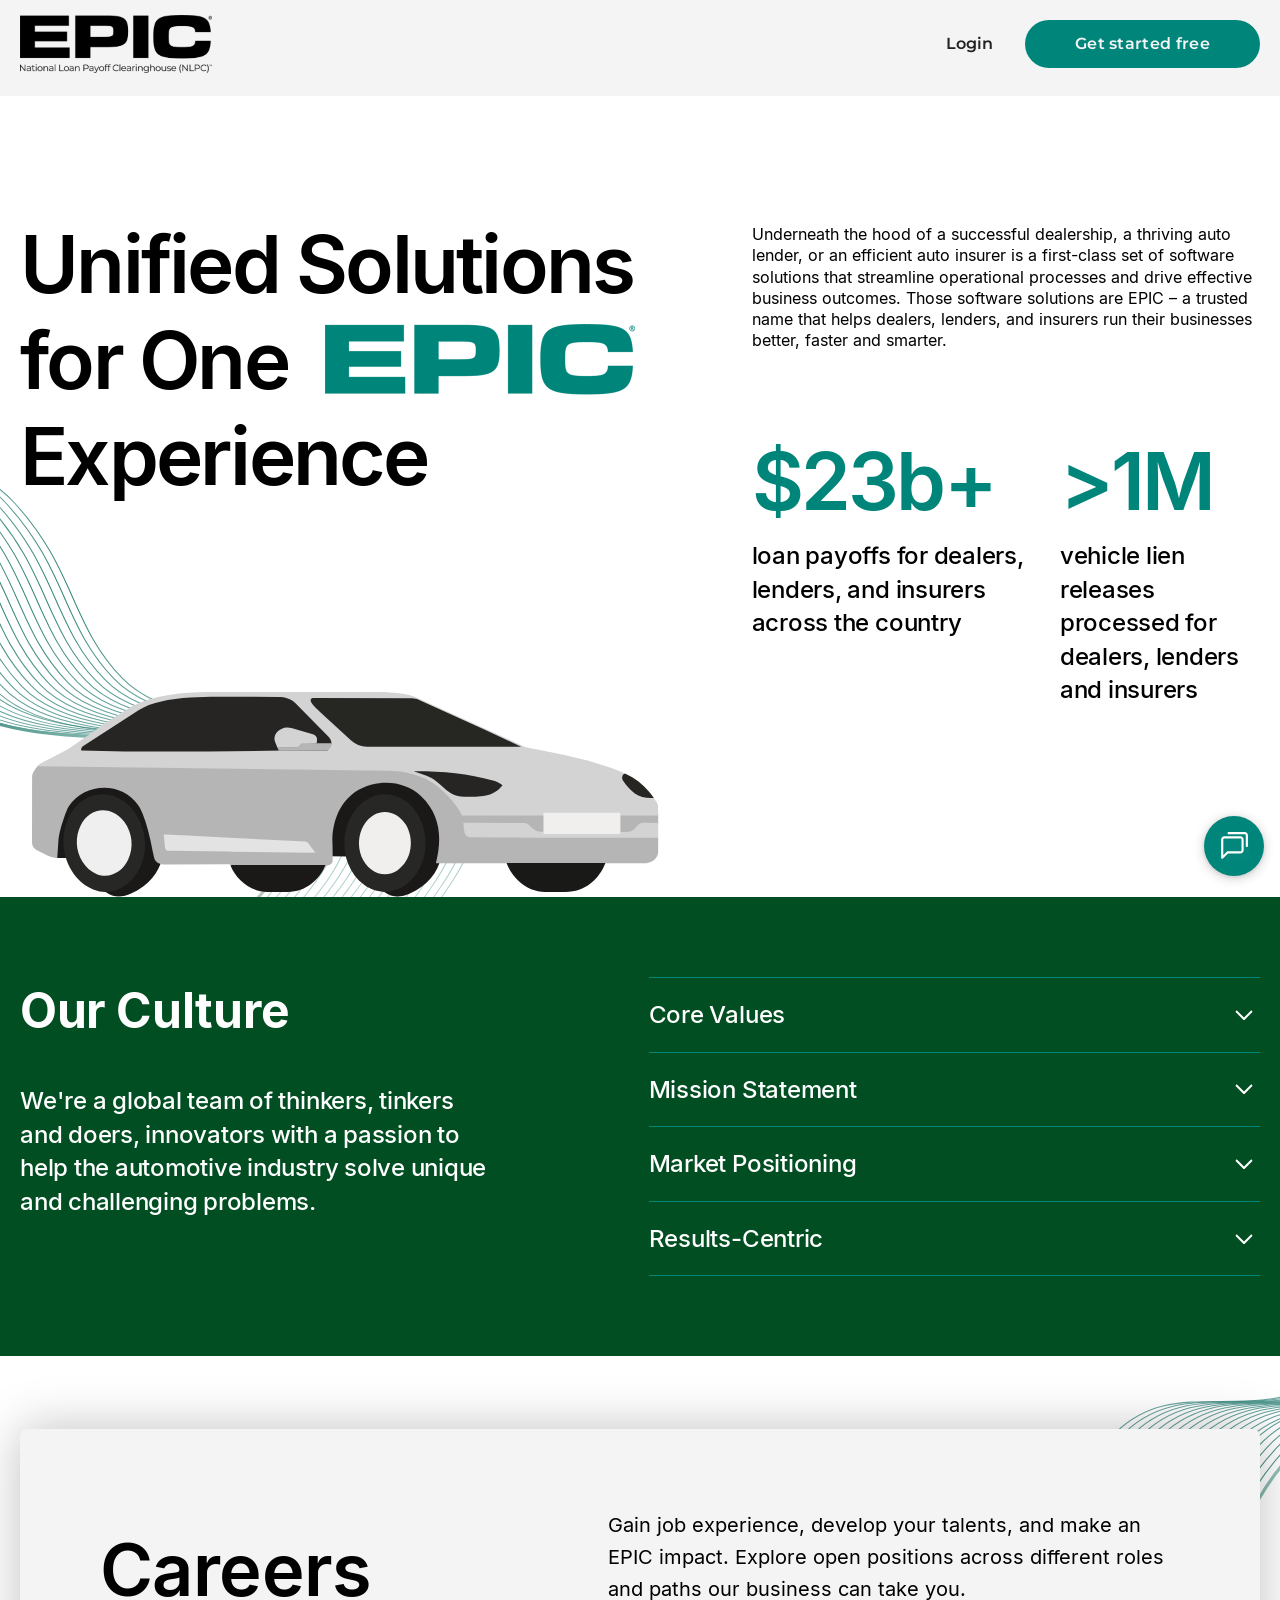
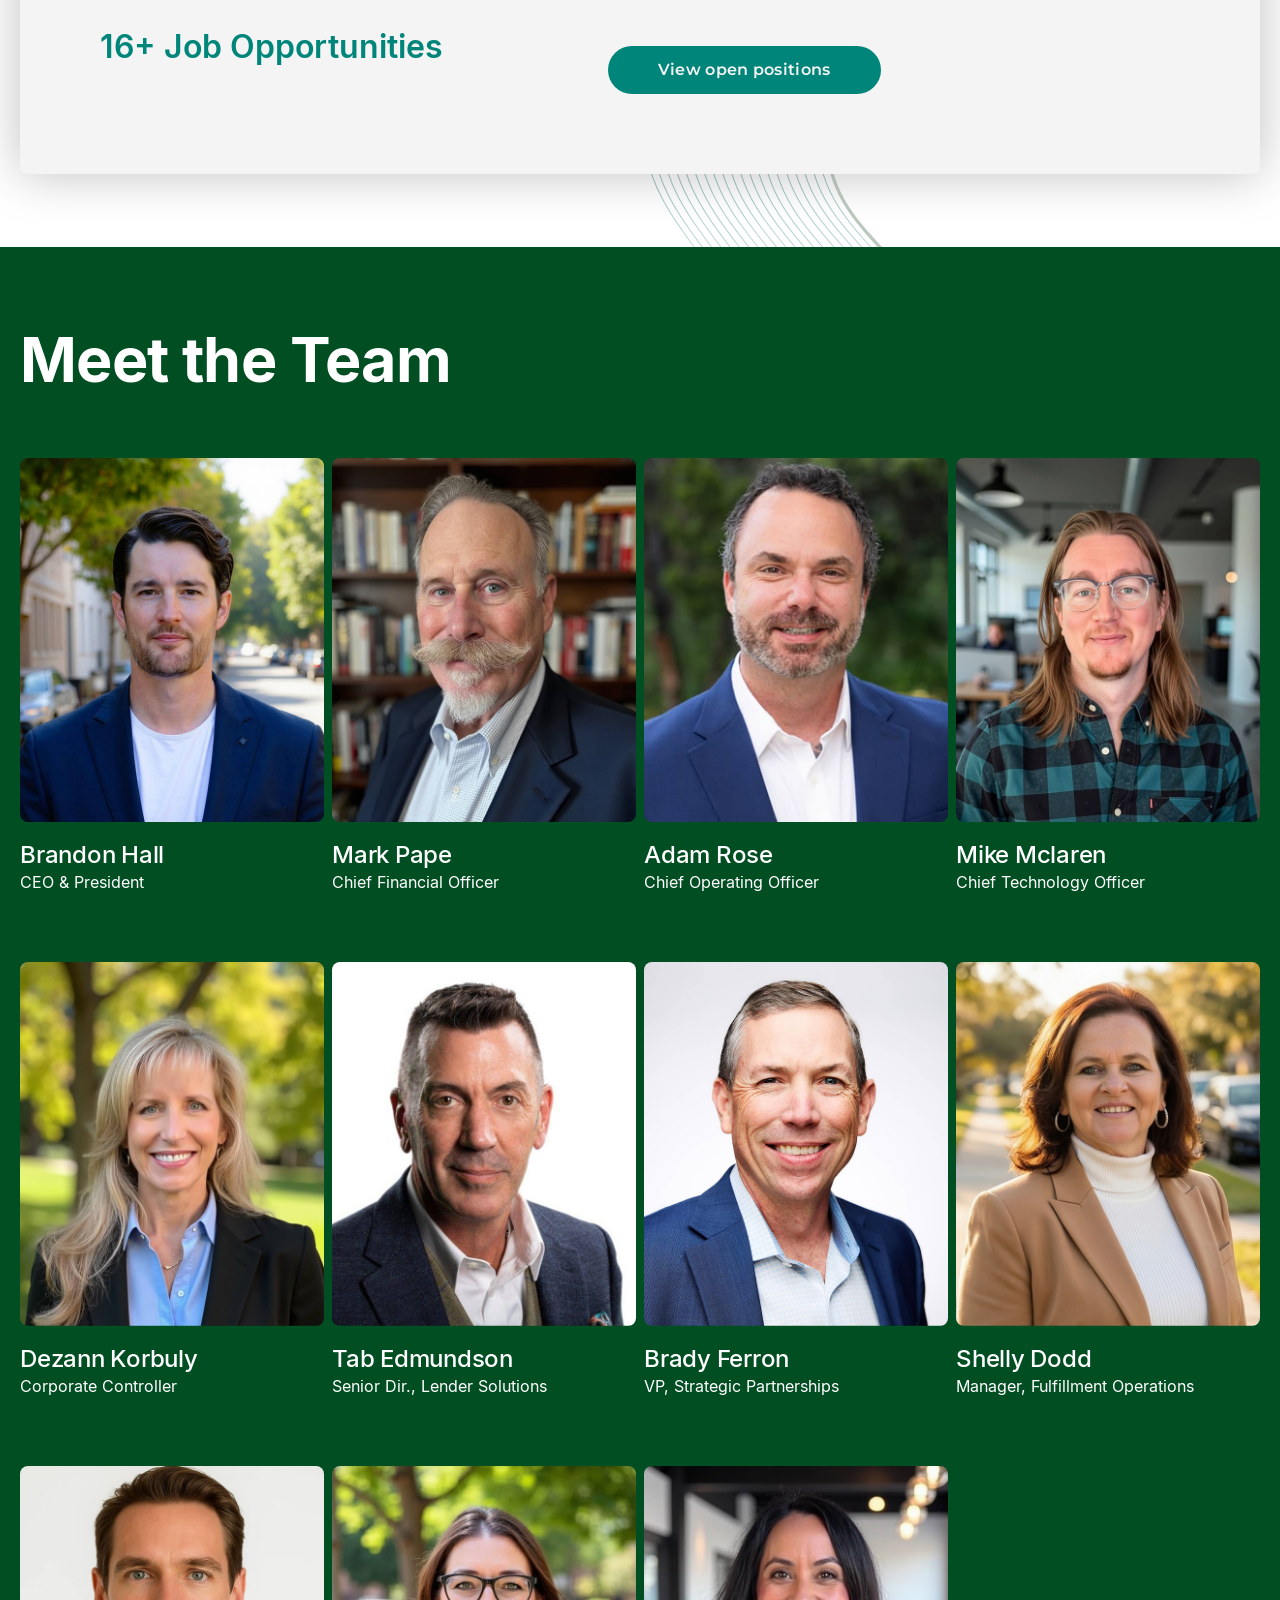
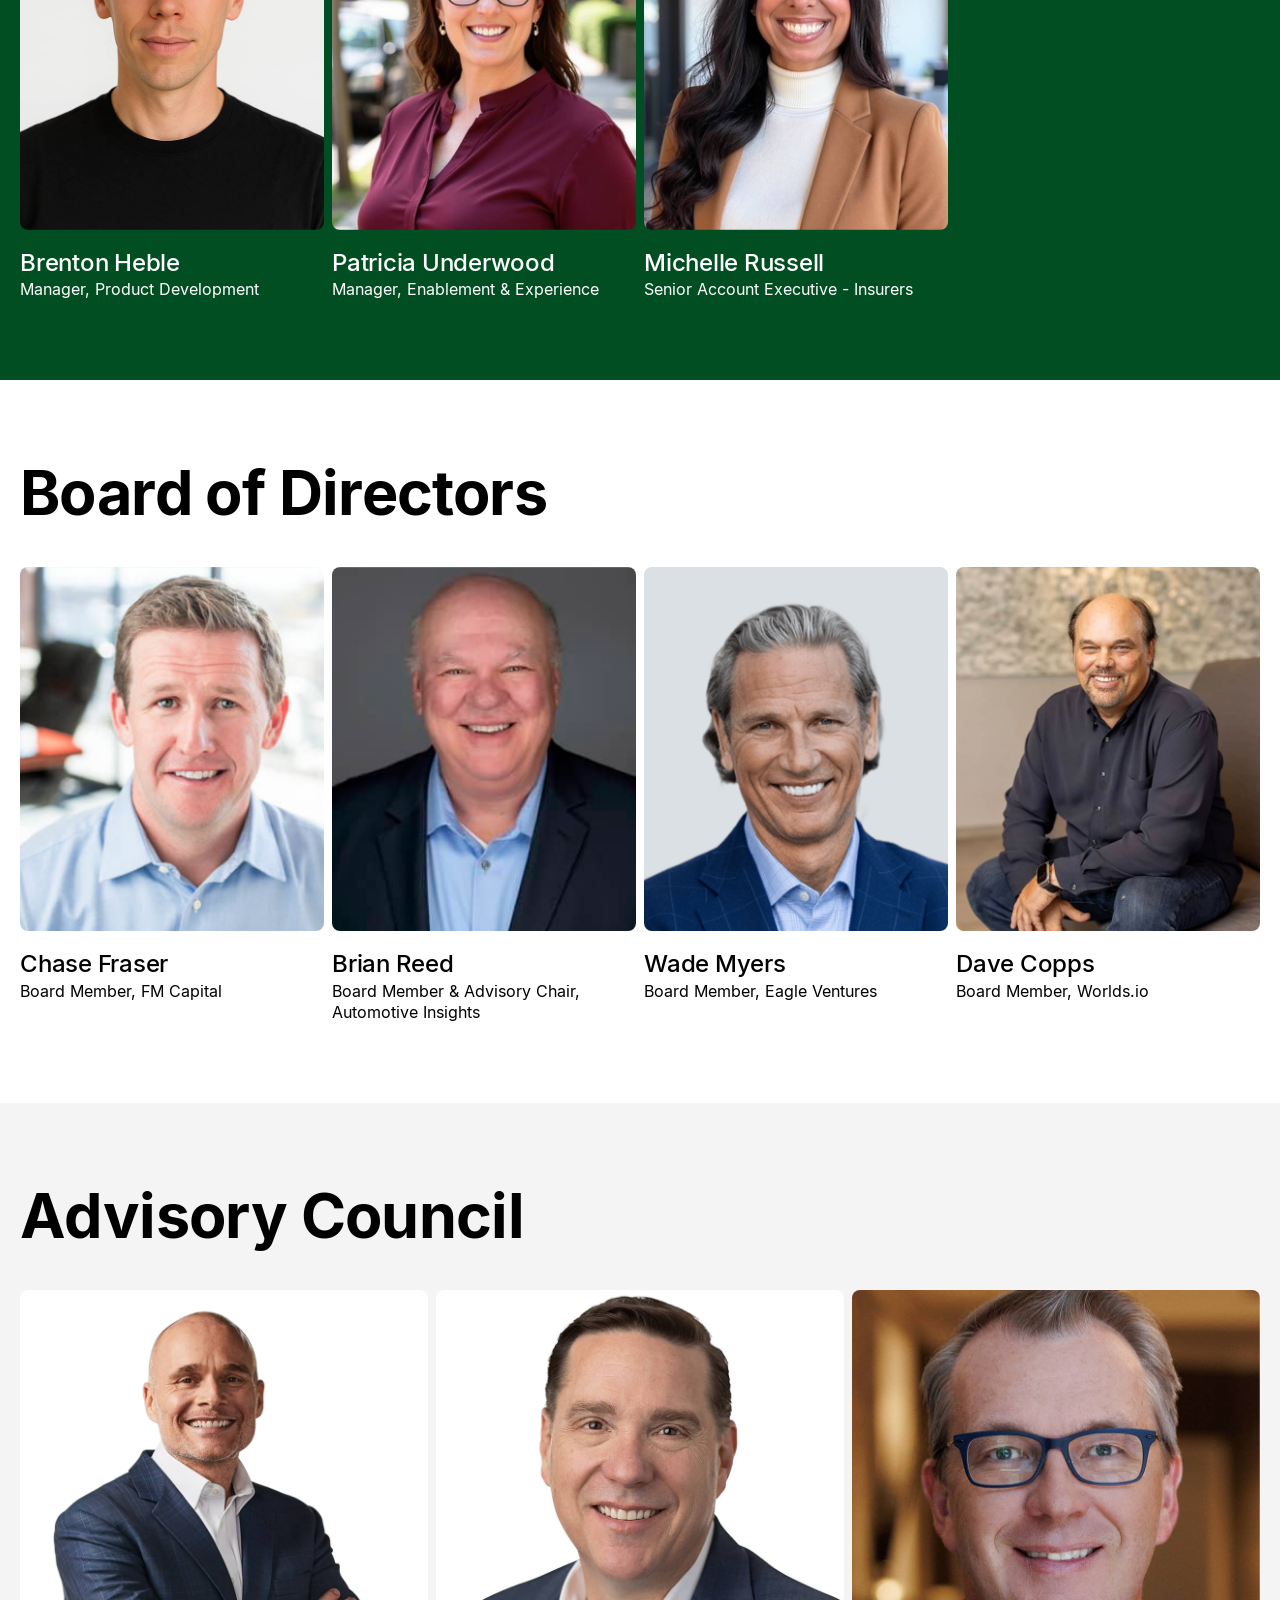
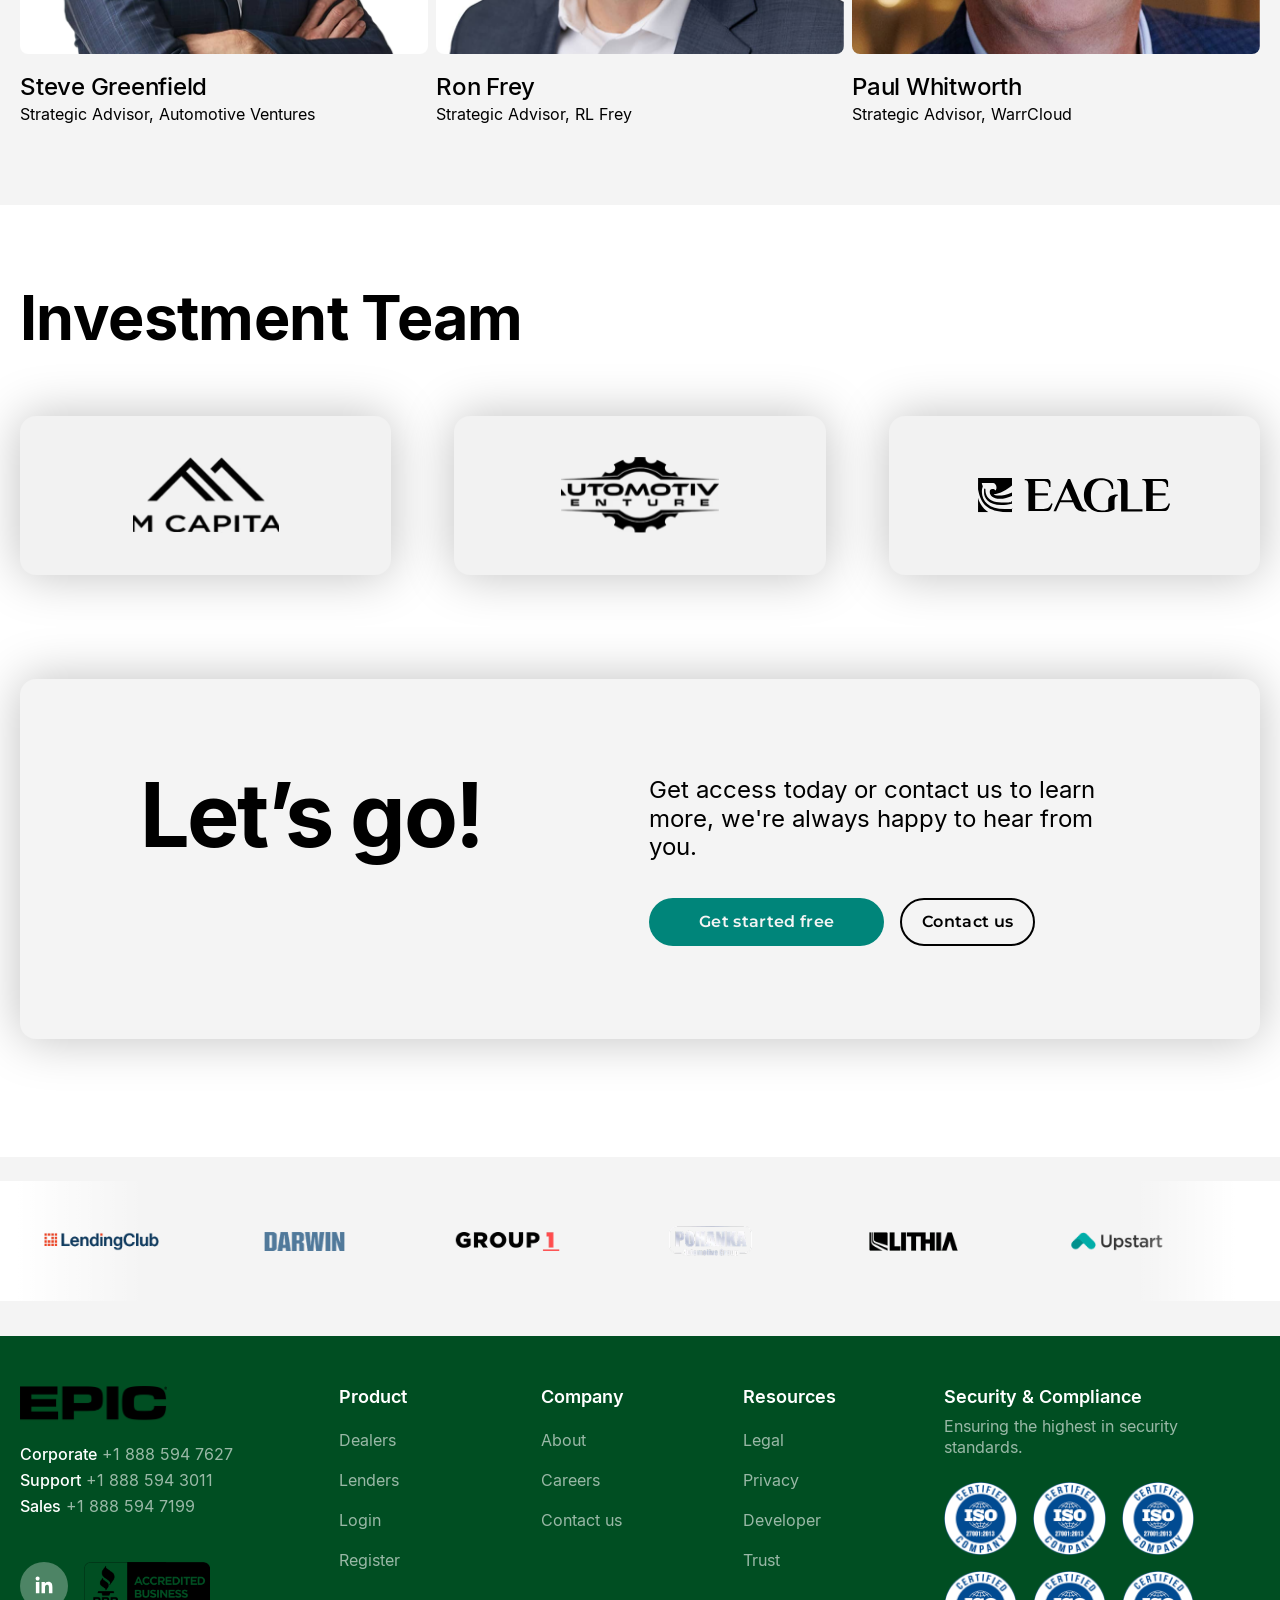
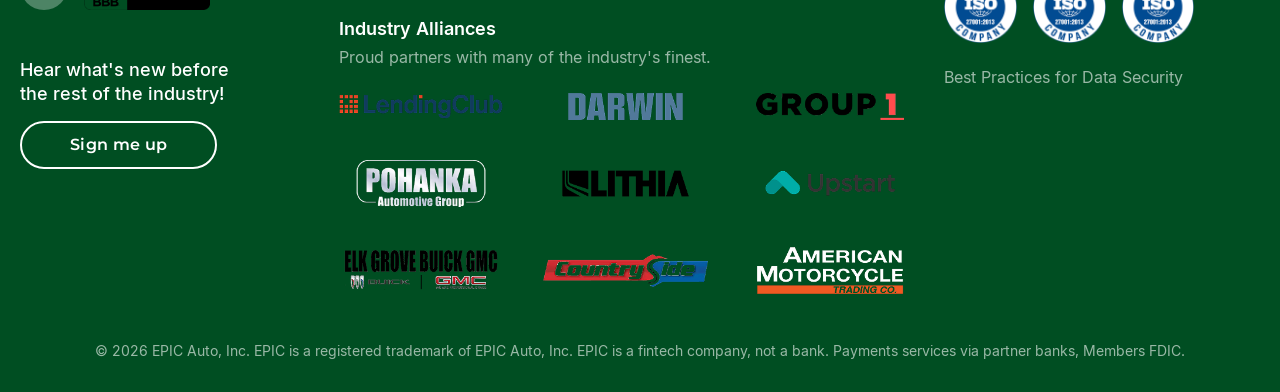
==== commit 630cee9b: "create footer" ====
--- a/about.html
+++ b/about.html
@@ -671,8 +671,195 @@
             </div>
         </section>
     </main>
-    <footer class="footer-site bg-dark-green text-white"></footer>
-
+    <footer class="footer-site bg-dark-green text-white">
+        <div class="cs-container cs-container-lg">
+            <div class="footer-main ">
+                <div class="footer-col column-1">
+                    <a href="#" class="footer-logo d-block">
+                        <img class="w-100" src="assets/images/logo-epic.png" alt="">
+                    </a>
+                    <div class="footer-contact-infos mt-4  d-flex flex-column ">
+                        <div class="footer-contact-info">
+                            <a href="tel:18885947627">
+                                <span class="fw-medium">Corporate</span>
+                                <span class="text-white-light">+1 888 594 7627</span>
+                            </a>
+                        </div>
+                        <div class="footer-contact-info">
+                            <a href="tel:18885947627">
+                                <span class="fw-medium">Support</span>
+                                <span class="text-white-light">+1 888 594 3011</span>
+                            </a>
+                        </div>
+                        <div class="footer-contact-info">
+                            <a href="tel:18885947627">
+                                <span class="fw-medium">Sales</span>
+                                <span class="text-white-light">+1 888 594 7199</span>
+                            </a>
+                        </div>
+                    </div>
+                    <div class="footer-socials d-flex flex-wrap mt-4 mt-md-5 align-items-center gap-3">
+                        <a href="#" class="footer-socials__item flex-shrink-0 footer-linkedn">
+                            <img src="assets/images/linkedin-in-brands-solid-full.svg" alt="">
+                        </a>
+                        <a href="#" class="accredited-business-logo d-block">
+                            <img src="assets/images/Accredited-Business.png" alt="">
+                        </a>
+                    </div>
+                    <div class="mt-4 mt-md-5 footer-about">
+                        <p class="fw-medium">Hear what's new before the
+                            rest of the industry!
+                        </p>
+                        <a href="#" class="btn btn-white-secondary mt-3">Sign me up</a>
+                    </div>
+                </div>
+                <div class="footer-col column-2">
+                    <div class="footer-menus">
+                        <div class="footer-menu">
+                            <div class="footer-title mb-4 fw-semibold">
+                                Product
+                            </div>
+                            <ul>
+                                <li>
+
+                                    <a href="#">Dealers</a>
+                                </li>
+                                <li>
+
+                                    <a href="#">Lenders</a>
+                                </li>
+                                <li>
+
+                                    <a href="#">Login</a>
+                                </li>
+                                <li>
+
+                                    <a href="#">Register</a>
+                                </li>
+                            </ul>
+                        </div>
+                        <div class="footer-menu">
+                            <div class="footer-title mb-4 fw-semibold">
+                                Company
+                            </div>
+                            <ul>
+                                <li>
+
+                                    <a href="#">About</a>
+                                </li>
+                                <li>
+
+                                    <a href="#">Careers</a>
+                                </li>
+                                <li>
+
+                                    <a href="#">Contact us</a>
+                                </li>
+                            </ul>
+                        </div>
+                        <div class="footer-menu">
+                            <div class="footer-title mb-4 fw-semibold">
+                                Resources
+                            </div>
+                            <ul>
+                                <li>
+
+                                    <a href="#">Legal</a>
+                                </li>
+                                <li>
+
+                                    <a href="#">Privacy</a>
+                                </li>
+                                <li>
+
+                                    <a href="#">Developer</a>
+                                </li>
+                                <li>
+
+                                    <a href="#">Trust</a>
+                                </li>
+                            </ul>
+                        </div>
+                    </div>
+                    <div class="footer-industry-alliances">
+                        <div class="footer-title mb-2 fw-semibold">Industry Alliances
+                        </div>
+                        <div class="footer-desc mb-4">
+                            Proud partners with many of the industry's finest.
+                        </div>
+                        <div class="footer-industry-alliances__logos ">
+                            <div class="footer-industry-alliances__logo">
+                                <img src="assets/images/client-logo-1.png" alt="">
+                            </div>
+                            <div class="footer-industry-alliances__logo">
+                                <img src="assets/images/client-logo-2.png" alt="">
+                            </div>
+                            <div class="footer-industry-alliances__logo">
+                                <img src="assets/images/client-logo-3.png" alt="">
+                            </div>
+                            <div class="footer-industry-alliances__logo">
+                                <img src="assets/images/client-logo-4.png" alt="">
+                            </div>
+                            <div class="footer-industry-alliances__logo">
+                                <img src="assets/images/client-logo-5.png" alt="">
+                            </div>
+                            <div class="footer-industry-alliances__logo">
+                                <img src="assets/images/client-logo-6.png" alt="">
+                            </div>
+                            <div class="footer-industry-alliances__logo">
+                                <img src="assets/images/client-logo-7.png" alt="">
+                            </div>
+                            <div class="footer-industry-alliances__logo">
+                                <img src="assets/images/client-logo-8.png" alt="">
+                            </div>
+                            <div class="footer-industry-alliances__logo">
+                                <img src="assets/images/client-logo-9.png" alt="">
+                            </div>
+                        </div>
+                    </div>
+                </div>
+                <div class="footer-col column-3">
+                    <div class="footer-security">
+                        <div class="footer-title fw-semibold mb-2">Security & Compliance
+                        </div>
+                        <div class="footer-desc mb-4">
+                            Ensuring the highest in security standards.
+                        </div>
+                        <div class="footer-security__logos">
+                            <div class="footer-security__logo">
+                                <img src="assets/images/iso-logo.webp" alt="">
+                            </div>
+                            <div class="footer-security__logo">
+                                <img src="assets/images/iso-logo.webp" alt="">
+                            </div>
+                            <div class="footer-security__logo">
+                                <img src="assets/images/iso-logo.webp" alt="">
+                            </div>
+                            <div class="footer-security__logo">
+                                <img src="assets/images/iso-logo.webp" alt="">
+                            </div>
+                            <div class="footer-security__logo">
+                                <img src="assets/images/iso-logo.webp" alt="">
+                            </div>
+                            <div class="footer-security__logo">
+                                <img src="assets/images/iso-logo.webp" alt="">
+                            </div>
+                        </div>
+                        <div class="footer-desc mt-4">
+                            Best Practices for Data Security
+                        </div>
+                    </div>
+                </div>
+            </div>
+            <div class="footer-copyright mt-5 text-center text-md-left">
+                <p>© 2026 EPIC Auto, Inc. EPIC is a registered trademark of EPIC Auto, Inc. EPIC is a fintech company,
+                    not a bank. Payments services via partner banks, Members FDIC.</p>
+            </div>
+        </div>
+    </footer>
+    <div class="chat-button position-fixed d-flex align-items-center justify-content-center bg-teal rounded-circle ">
+        <img src="assets/images/chat-icon.svg" alt="">
+    </div>
     <script src="assets/js/jquery-3.7.1.min.js"></script>
     <script src="assets/js/bootstrap.bundle.min.js"></script>
     <script src="assets/js/slick.min.js"></script>
--- a/assets/css/main.css
+++ b/assets/css/main.css
@@ -117,6 +117,16 @@
     color: #fff;
 }
 
+.btn-white-secondary {
+    color: #fff;
+    border-color: #fff;
+}
+
+.btn-white-secondary:hover {
+    background: #000;
+    color: #fff;
+}
+
 /* Custom Class */
 .text-header-1 {
     font-size: 80px;
@@ -162,6 +172,14 @@
 
 .text-primary {
     color: var(--color-teal) !important;
+}
+
+.text-white-light {
+    color: rgba(255, 255, 255, 0.6);
+}
+
+.bg-teal {
+    background-color: var(--color-teal) !important;
 }
 
 .bg-gray {
@@ -623,5 +641,126 @@
 }
 
 .footer-site {
-    padding: 60px 0 20px;
+    padding: 50px 0 32px;
+}
+
+.footer-main {
+    display: grid;
+    grid-template-columns: 1fr 2fr 1.1fr;
+    grid-gap: 32px;
+}
+
+.footer-logo {
+    max-width: 147px;
+}
+
+.footer-contact-infos {
+    font-size: 16px;
+    gap: 10px;
+}
+
+.footer-socials__item {
+    width: 48px;
+    height: 48px;
+    display: flex;
+    justify-content: center;
+    align-items: center;
+    padding: 12px;
+    background: rgba(255, 255, 255, 0.3);
+    border-radius: 50%;
+}
+
+.accredited-business-logo img {
+    max-height: 48px;
+}
+
+.footer-about p {
+    font-size: 18px;
+    line-height: 1.32;
+    max-width: 240px;
+}
+
+.footer-title {
+    font-size: 18px;
+    line-height: 1.2;
+}
+
+.footer-desc {
+    color: rgba(255, 255, 255, 0.6);
+    font-size: 16px;
+    line-height: 1.32;
+}
+
+.footer-menu ul {
+    list-style: none;
+    padding: 0;
+    margin: 0;
+    display: flex;
+    flex-direction: column;
+    gap: 24px;
+}
+
+.footer-menu ul li a {
+    color: rgba(255, 255, 255, 0.6);
+}
+
+.footer-menu ul li a:hover {
+    color: #fff;
+}
+
+.footer-menus {
+    display: grid;
+    grid-template-columns: repeat(3, 1fr);
+    grid-gap: 32px;
+}
+
+.footer-industry-alliances {
+    margin-top: 50px;
+}
+
+
+.footer-industry-alliances__logos {
+    display: grid;
+    grid-template-columns: repeat(3, 1fr);
+    grid-gap: 40px;
+}
+
+.footer-industry-alliances__logo {
+    display: flex;
+    justify-content: center;
+    align-items: center;
+}
+
+.footer-security__logos {
+    display: grid;
+    grid-template-columns: repeat(3, 1fr);
+    grid-gap: 16px;
+    max-width: 250px;
+}
+
+.footer-copyright {
+    color: rgba(255, 255, 255, 0.6);
+    font-size: 14px;
+    line-height: 1.32;
+}
+
+.chat-button {
+    z-index: 9999;
+    right: 16px;
+    bottom: 24px;
+    width: 60px;
+    height: 60px;
+    cursor: pointer;
+    box-shadow: 0px 2px 12px 0px #00000033, 0px 1px 4px 0px #0000001A;
+    transition:
+        all 0.3s ease;
+}
+
+.chat-button img {
+    width: 32px;
+}
+
+.chat-button:hover {
+    transform: translateY(-3px);
+    box-shadow: 0 6px 16px rgba(0, 0, 0, 0.2);
 }
--- a/assets/css/media-queries.css
+++ b/assets/css/media-queries.css
@@ -44,6 +44,15 @@
 
     .cta-box {
         padding: 100px 60px;
+    }
+
+    .footer-industry-alliances__logos,
+    .footer-menus {
+        gap: 24px;
+    }
+
+    .footer-security__logos {
+        gap: 12px;
     }
 }
 
@@ -171,6 +180,10 @@
     .client-logos-sec::before,
     .client-logos-sec::after {
         width: 120px;
+    }
+
+    .footer-main {
+        grid-template-columns: repeat(2, 1fr);
     }
 }
 
@@ -231,7 +244,7 @@
         display: block;
         width: 24px;
         height: 2px;
-        background: #222;
+        background: var(--color-teal);
         border-radius: 2px;
 
         transition:
@@ -444,4 +457,29 @@
         top: 50%;
         transform: translateY(-50%);
     }
+
+    .footer-main {
+        grid-template-columns: 1fr;
+        gap: 48px;
+    }
+
+    .footer-industry-alliances__logos {
+        grid-template-columns: repeat(2, 1fr);
+    }
+
+    .footer-menus {
+        grid-template-columns: repeat(2, 1fr);
+        gap: 40px 24px;
+    }
+
+    .chat-button {
+        width: 50px;
+        height: 50px;
+        right: 10px;
+        bottom: 20px;
+    }
+
+    .chat-button img {
+        width: 24px;
+    }
 }
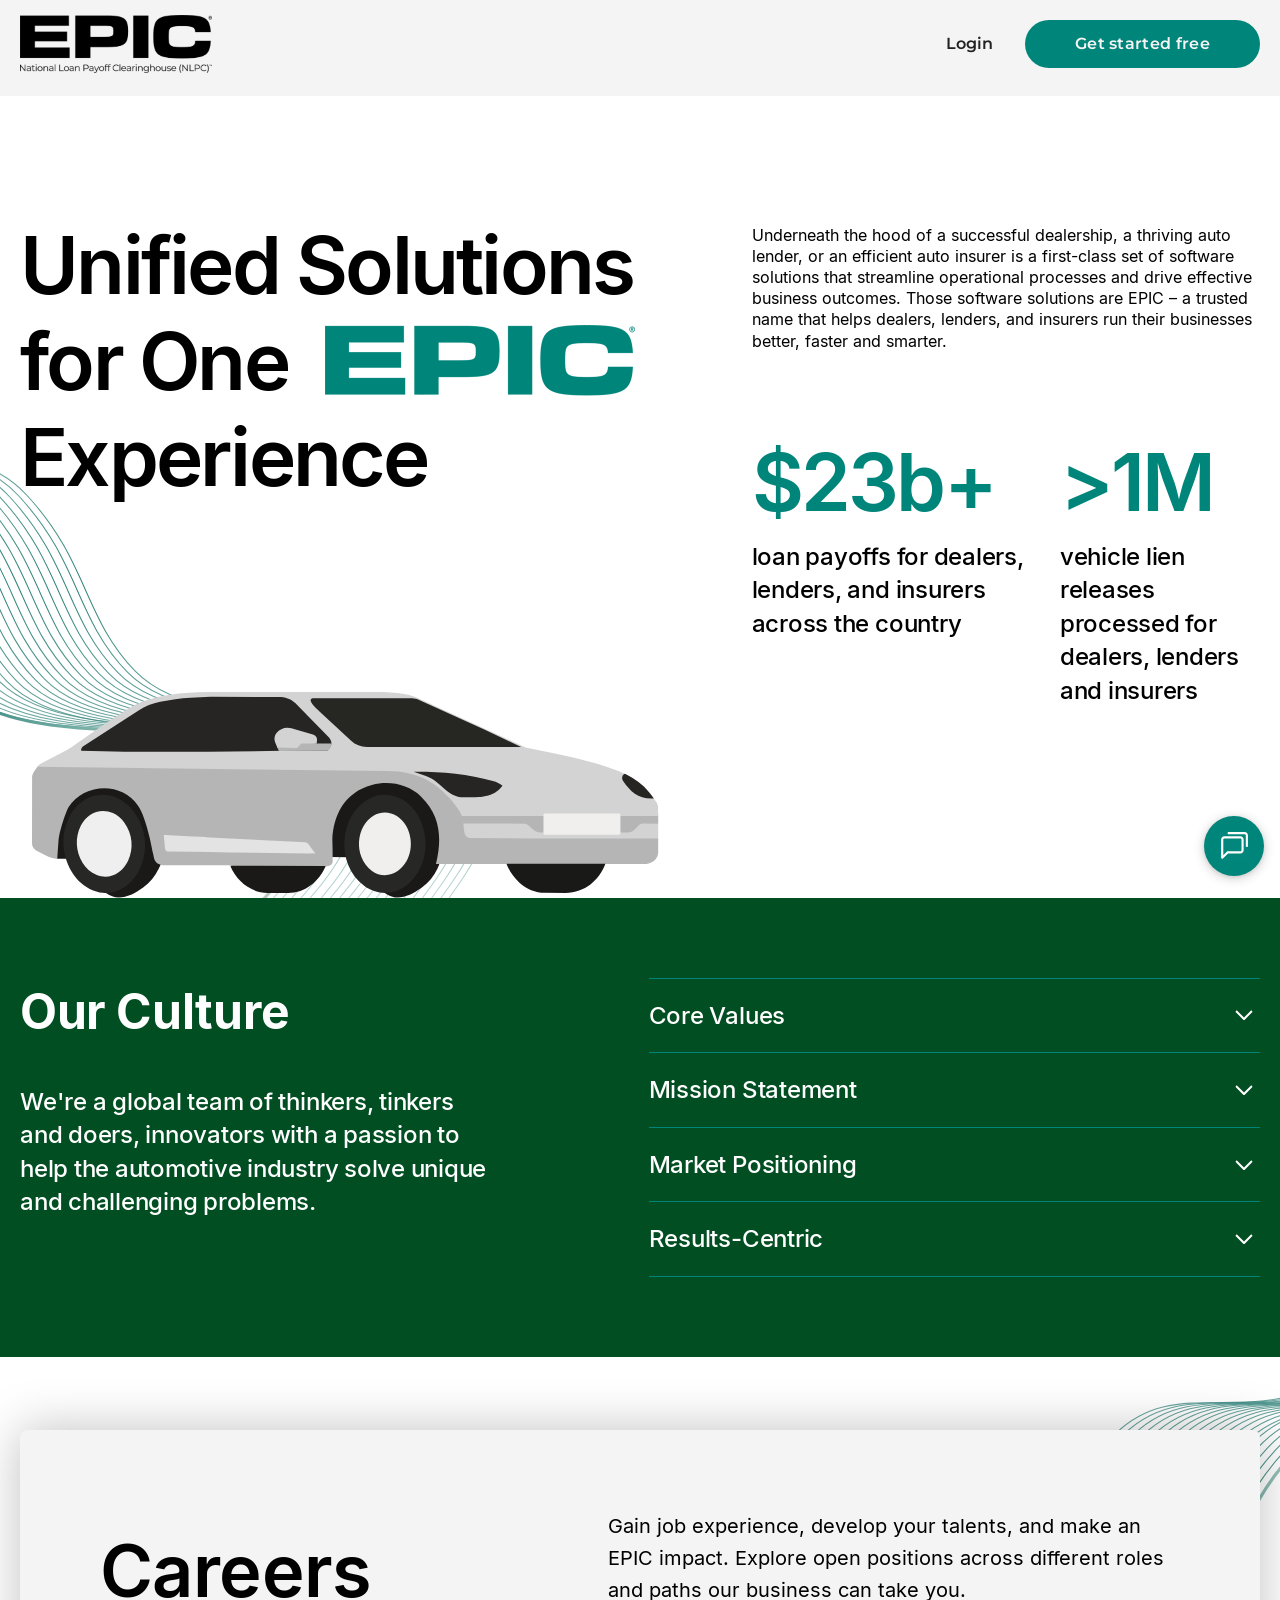
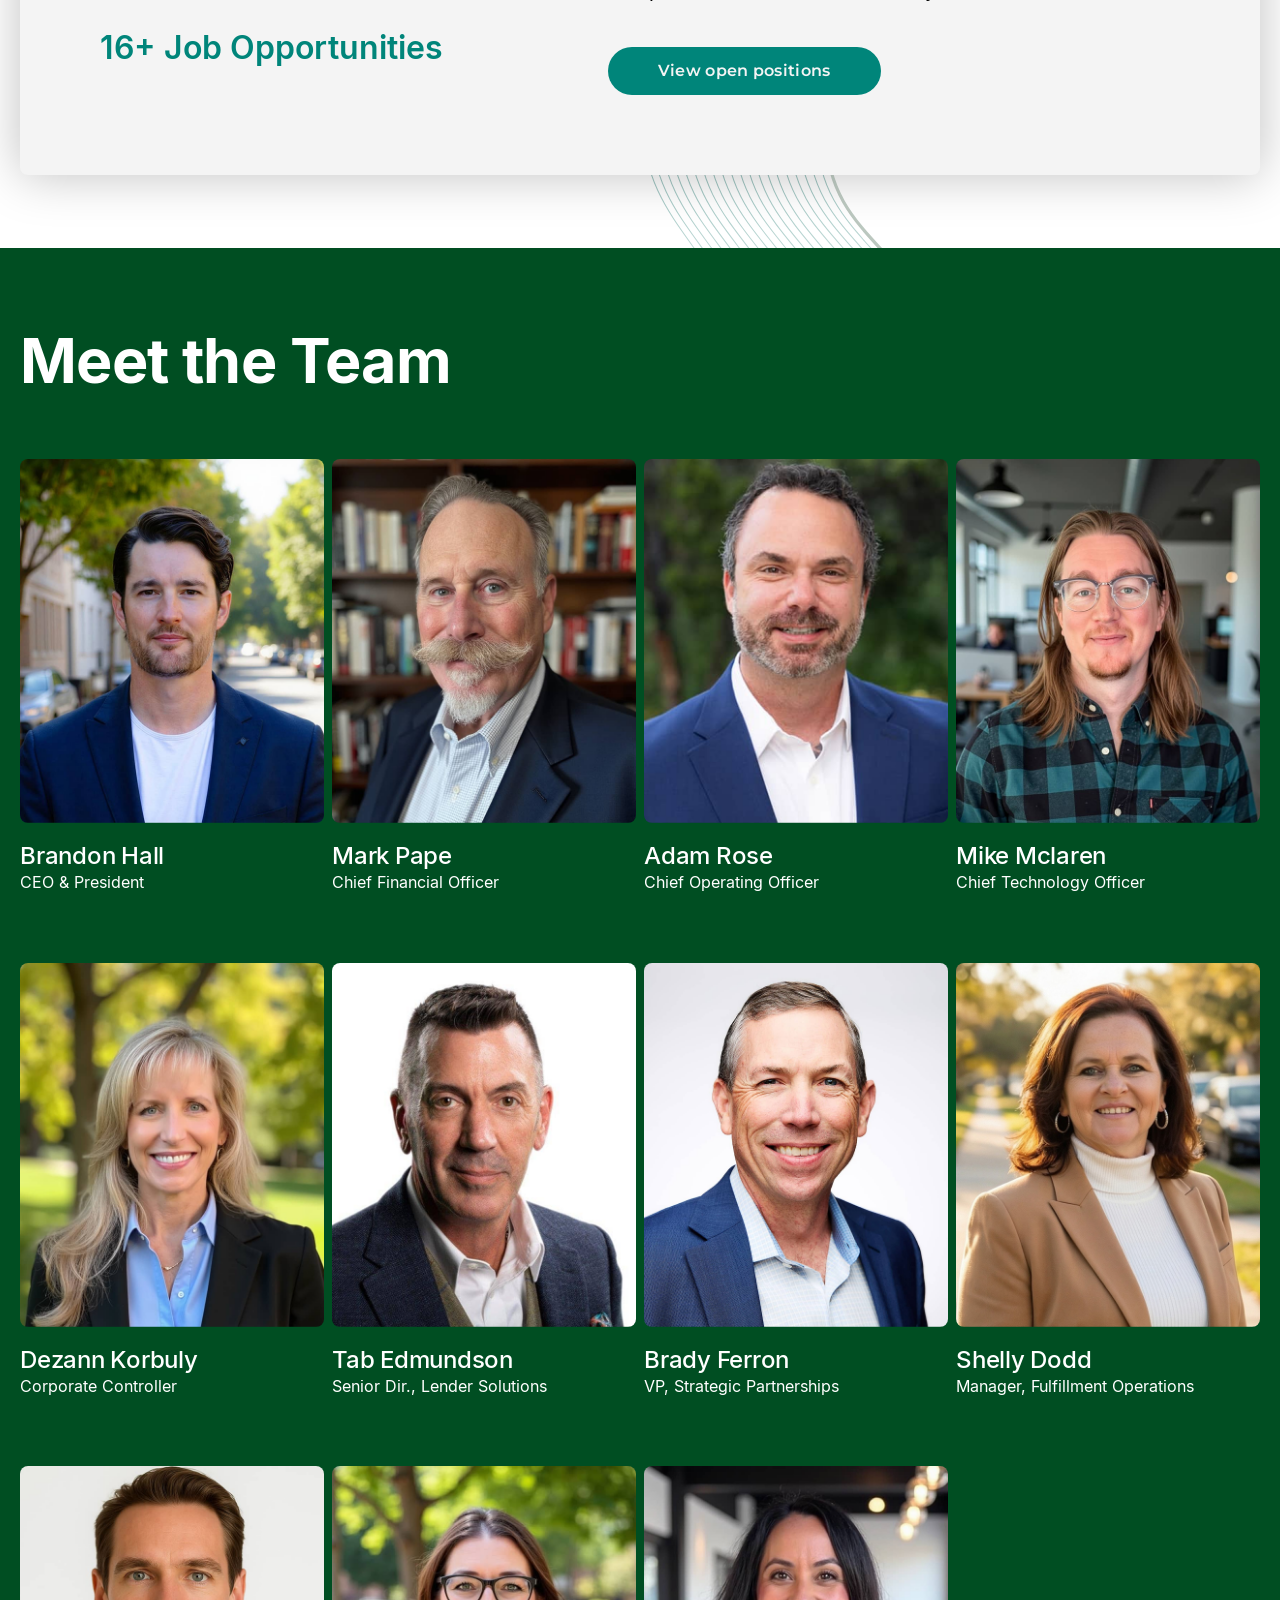
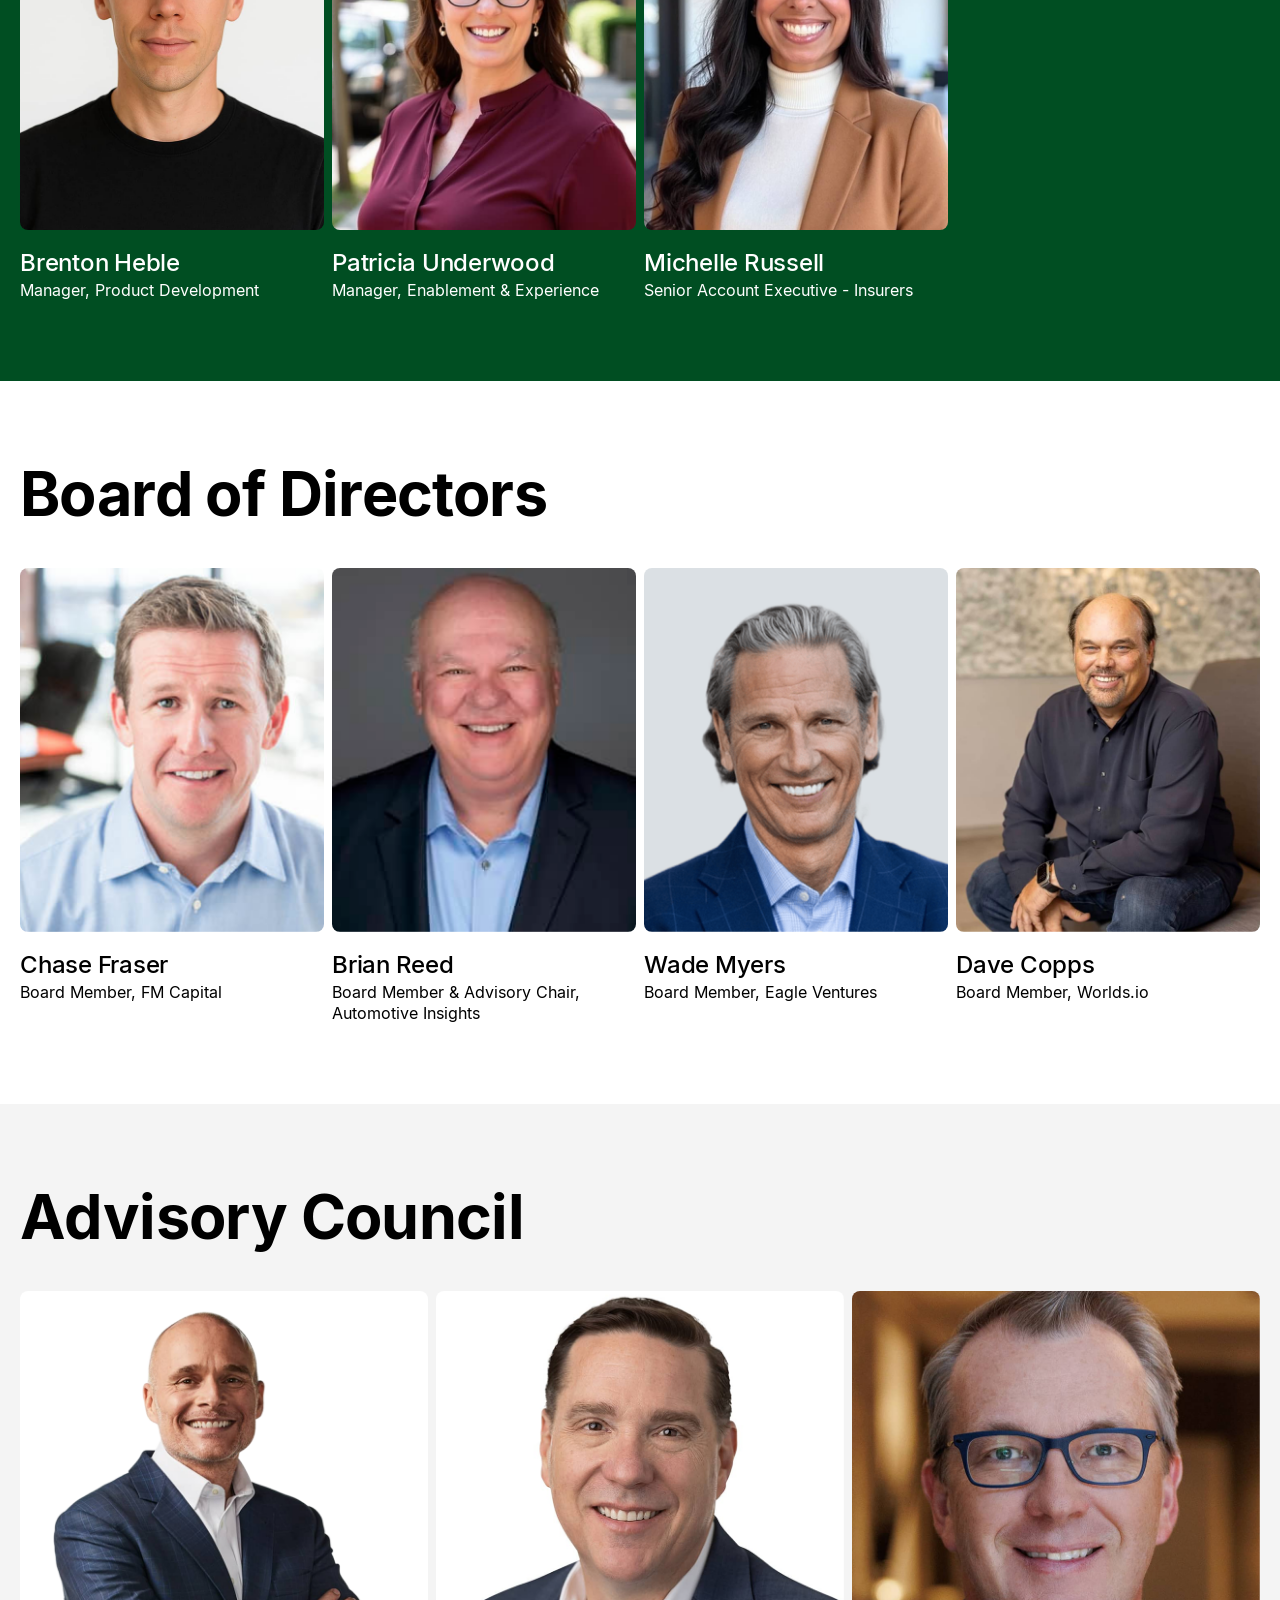
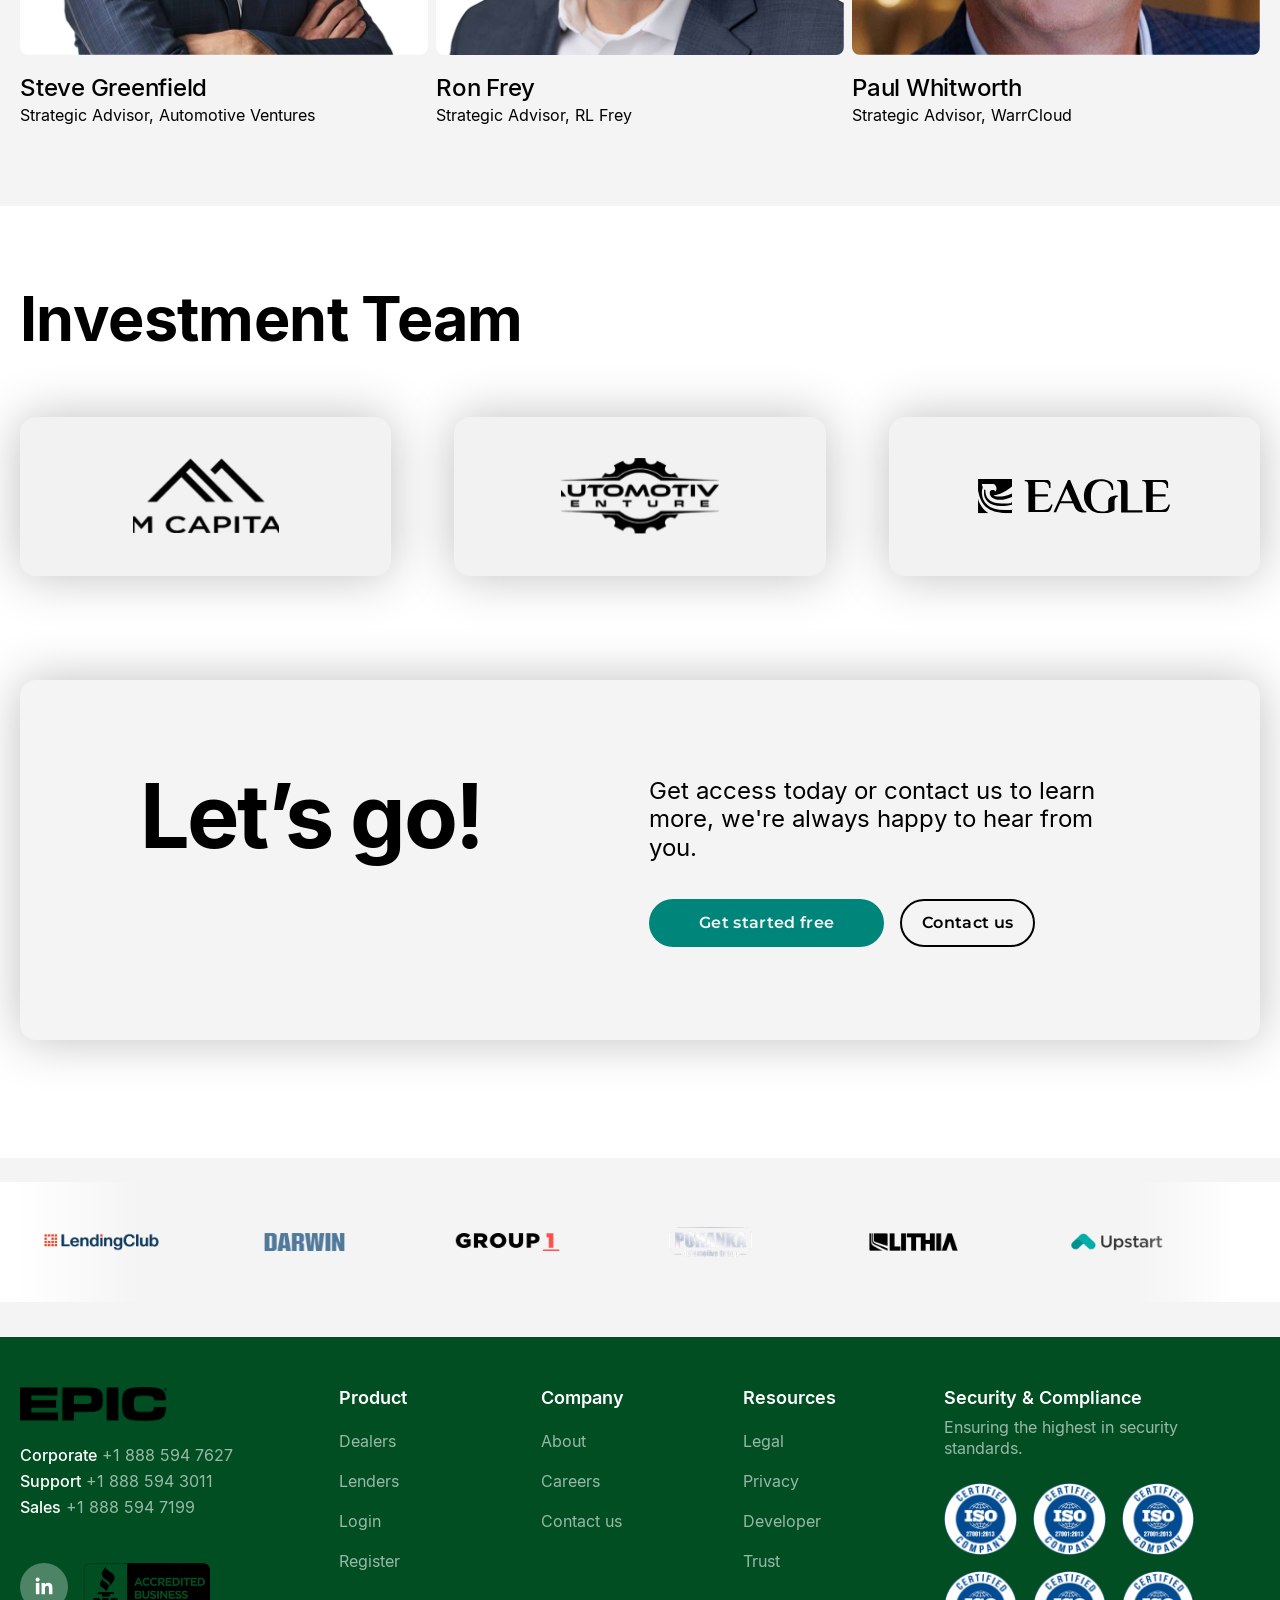
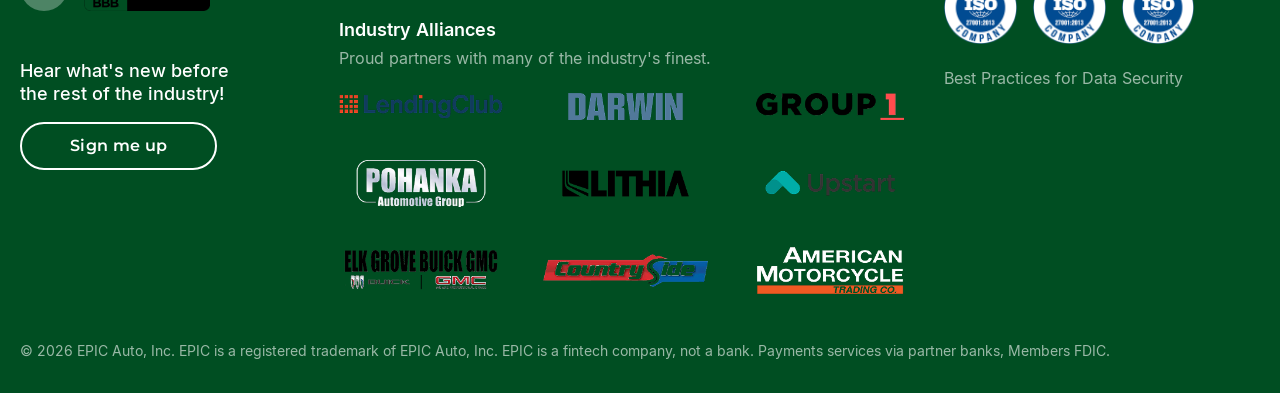
==== commit 9df1a98d: "create careers page" ====
--- a/about.html
+++ b/about.html
@@ -13,7 +13,7 @@
 </head>
 
 <body>
-    <header class="header-site bg-gray position-sticky top-0 start-0 w-100">
+    <header class="header-site bg-gray position-fixed top-0 start-0 w-100">
         <div class="cs-container">
             <div class="header-inner d-flex justify-content-between align-items-center">
 
@@ -64,7 +64,7 @@
                     <div class="about-hero__left position-relative ">
                         <h1 class="about-hero__heading text-header-1 fw-semibold ">
                             Unified Solutions for One
-                            <div class="image d-inline-block position-relative">
+                            <div class="cs-heading-image d-inline-block position-relative">
                                 <img src="assets/images/logo-epic.png" alt="">
                             </div>
                             Experience
@@ -749,7 +749,7 @@
                                 </li>
                                 <li>
 
-                                    <a href="#">Careers</a>
+                                    <a href="careers.html">Careers</a>
                                 </li>
                                 <li>
 
@@ -851,7 +851,7 @@
                     </div>
                 </div>
             </div>
-            <div class="footer-copyright mt-5 text-center text-md-left">
+            <div class="footer-copyright mt-5 text-center text-md-start">
                 <p>© 2026 EPIC Auto, Inc. EPIC is a registered trademark of EPIC Auto, Inc. EPIC is a fintech company,
                     not a bank. Payments services via partner banks, Members FDIC.</p>
             </div>
--- a/assets/css/main.css
+++ b/assets/css/main.css
@@ -159,6 +159,13 @@
     padding: 80px 0;
 }
 
+.section-label {
+    font-weight: 500;
+    font-size: 16px;
+    line-height: 26px;
+    text-transform: uppercase;
+}
+
 .section-heading {
     font-size: 60.8px;
     line-height: 66.88px;
@@ -232,7 +239,7 @@
 }
 
 .about-hero__inner {
-    padding: 128px 0 190px;
+    padding: 225px 0 190px;
 }
 
 .about-hero__left {
@@ -253,15 +260,18 @@
     height: 75px;
 }
 
-.about-hero__heading .image {
+.about-hero__heading .cs-heading-image {
     vertical-align: middle;
     margin-left: 20px;
     margin-top: -12px;
 }
 
-
-
-.about-hero__heading .image::before {
+.cs-heading-image {
+    position: relative;
+    display: inline-block;
+}
+
+.cs-heading-image::before {
     content: "";
     position: absolute;
     inset: 0;
@@ -271,6 +281,7 @@
 
 
 
+
 .about-hero__stats {
     display: grid;
     grid-template-columns: 1.4fr 1fr;
@@ -292,8 +303,8 @@
 
 .about-hero__deco {
     position: absolute;
-    bottom: -20%;
-    left: -42%;
+    bottom: -17%;
+    left: -41%;
 }
 
 .about-hero__car {
@@ -763,4 +774,44 @@
 .chat-button:hover {
     transform: translateY(-3px);
     box-shadow: 0 6px 16px rgba(0, 0, 0, 0.2);
+}
+
+/* Careers Page */
+.careers-hero {
+    min-height: 826px;
+}
+
+.careers-join-team-sec {
+    padding: 70px 0 80px;
+}
+
+.careers-join-team__left {
+    width: 59.2%;
+    padding-right: 80px;
+}
+
+.careers-join-team__right {
+    width: 40.8%;
+}
+
+
+.careers-join-team-sec .cs-heading-image img {
+    height: 75px;
+}
+
+.careers-join-team__btn {
+    margin-top: 52px;
+}
+
+.careers-culture-sec {
+    padding: 66px 0;
+}
+
+.careers-culture__left {
+    width: 50.3%;
+    padding-right: 134px;
+}
+
+.careers-culture__right {
+    width: 49.7%;
 }
--- a/assets/css/media-queries.css
+++ b/assets/css/media-queries.css
@@ -31,7 +31,7 @@
     }
 
     .about-hero__inner {
-        padding-top: 100px;
+        padding-top: 200px;
     }
 
     .about-culture__left {
@@ -53,6 +53,18 @@
 
     .footer-security__logos {
         gap: 12px;
+    }
+
+    .careers-join-team-sec .cs-heading-image img {
+        height: 60px;
+    }
+
+    .careers-join-team__left {
+        padding-right: 50px;
+    }
+
+    .careers-culture__left {
+        padding-right: 80px;
     }
 }
 
@@ -94,7 +106,7 @@
     }
 
     .about-hero__inner {
-        padding-top: 60px;
+        padding-top: 160px;
     }
 
     .about-hero__heading {
@@ -102,7 +114,7 @@
     }
 
 
-    .about-hero__heading .image {
+    .about-hero__heading .cs-heading-image {
         margin-left: 12px;
     }
 
@@ -184,6 +196,18 @@
 
     .footer-main {
         grid-template-columns: repeat(2, 1fr);
+    }
+
+    .careers-join-team-sec .cs-heading-image img {
+        height: 52px;
+    }
+
+    .careers-hero {
+        min-height: 70vh;
+    }
+
+    .careers-culture__left {
+        padding-right: 40px;
     }
 }
 
@@ -305,7 +329,7 @@
         transform: translateY(-7px) rotate(-45deg);
     }
 
-    .about-hero__heading .image {
+    .about-hero__heading .cs-heading-image {
         margin-top: -6px;
         margin-left: 8px;
     }
@@ -324,7 +348,7 @@
     }
 
     .about-hero__inner {
-        padding: 50px 0 160px;
+        padding: 120px 0 160px;
     }
 
     .about-hero__deco {
@@ -482,4 +506,40 @@
     .chat-button img {
         width: 24px;
     }
+
+    .careers-join-team__left,
+    .careers-join-team__right {
+        width: 100%;
+        padding: 0;
+    }
+
+    .careers-join-team__inner {
+        gap: 24px;
+    }
+
+    .careers-join-team__btn {
+        margin-top: 32px;
+    }
+
+    .careers-join-team-sec {
+        padding: 40px 0 60px;
+    }
+
+    .careers-join-team-sec .cs-heading-image img {
+        height: 40px;
+    }
+
+    .careers-culture__left,
+    .careers-culture__right {
+        width: 100%;
+        padding: 0;
+    }
+
+    .careers-culture__inner {
+        gap: 32px;
+    }
+
+    .careers-culture-sec {
+        padding: 60px 0;
+    }
 }
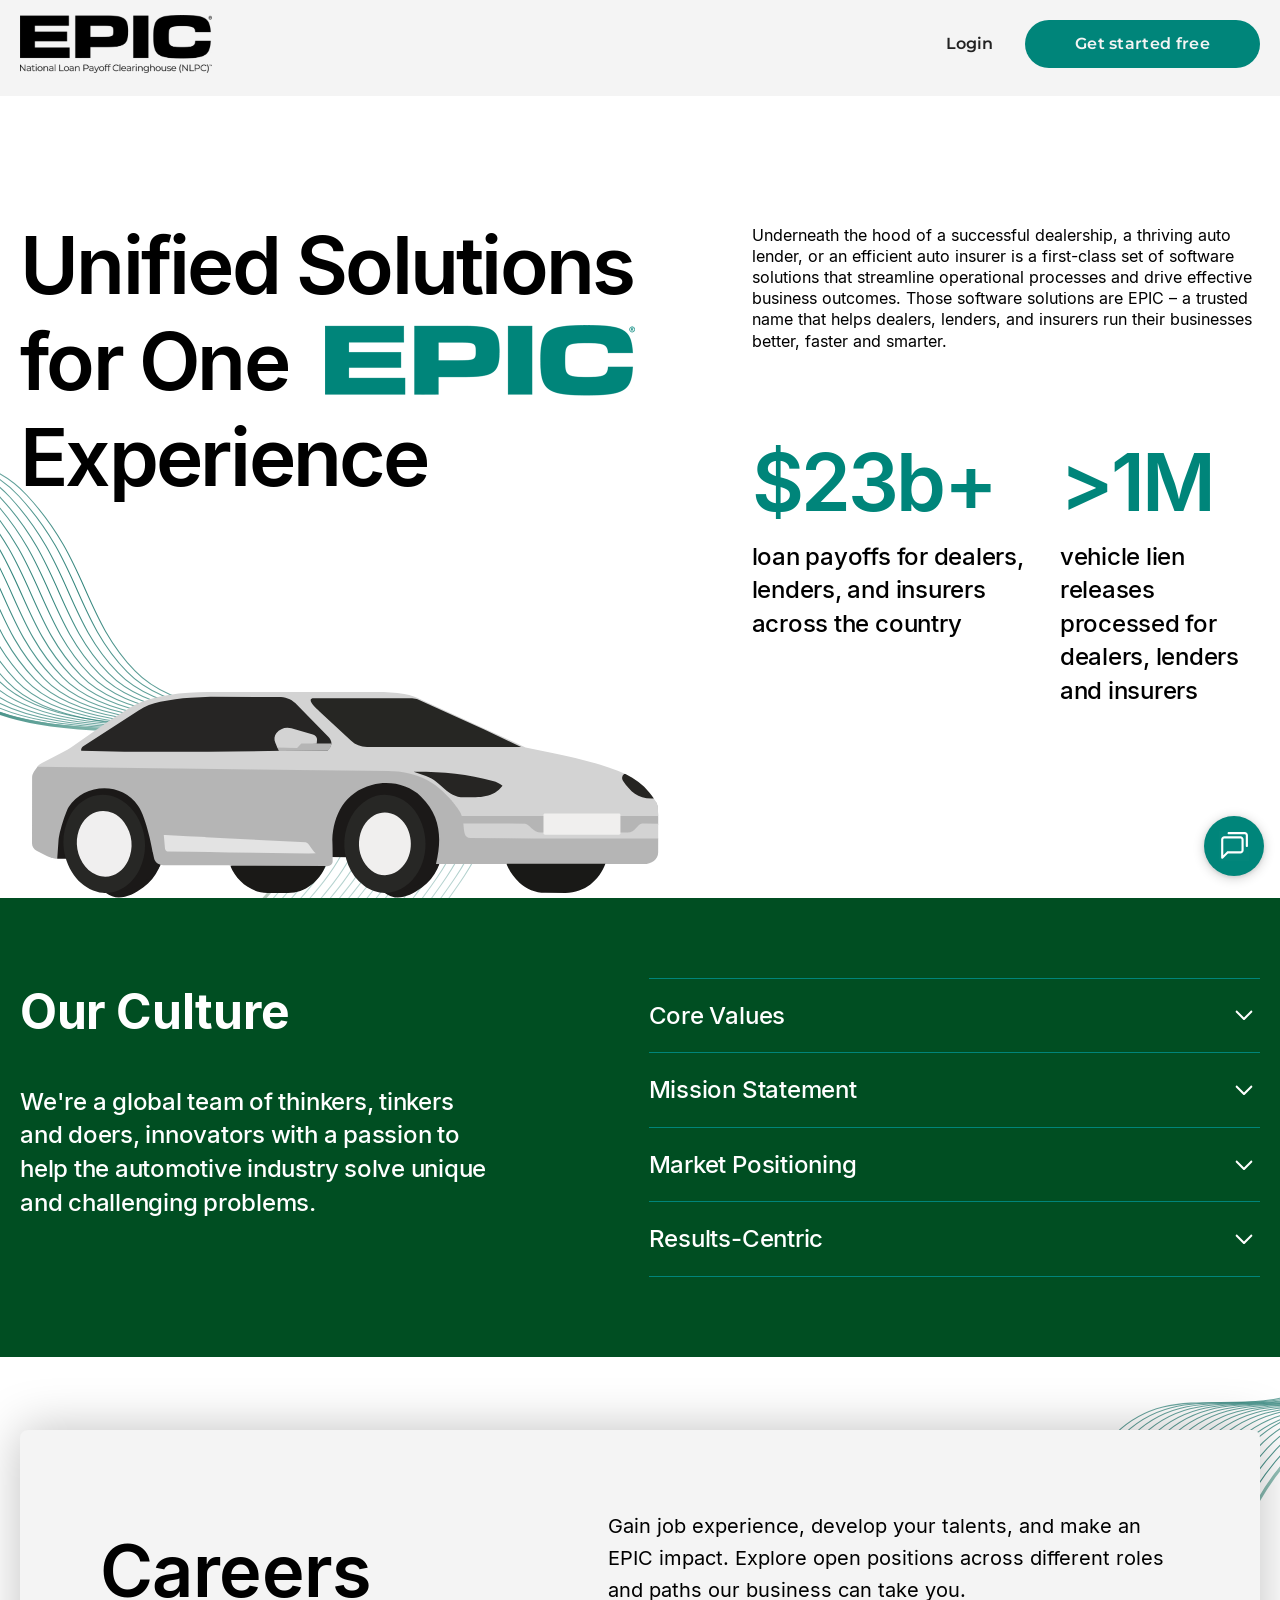
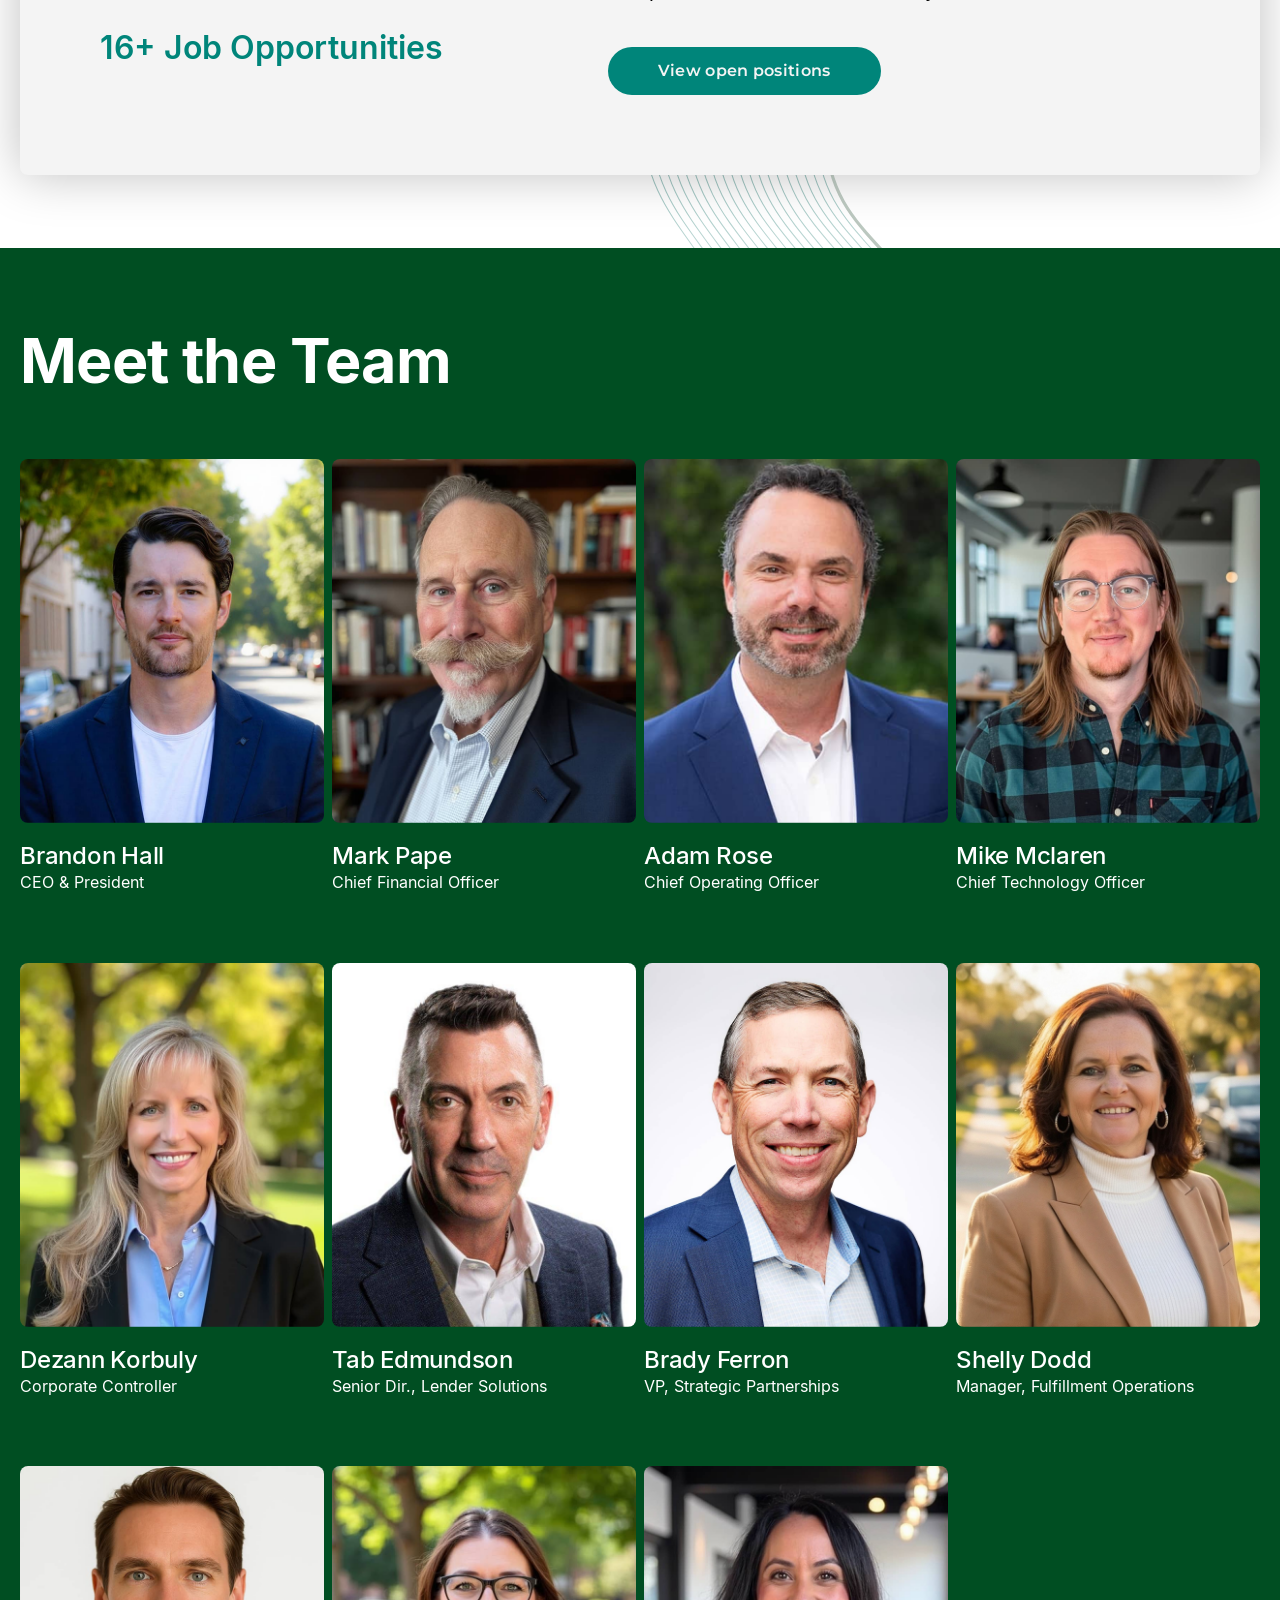
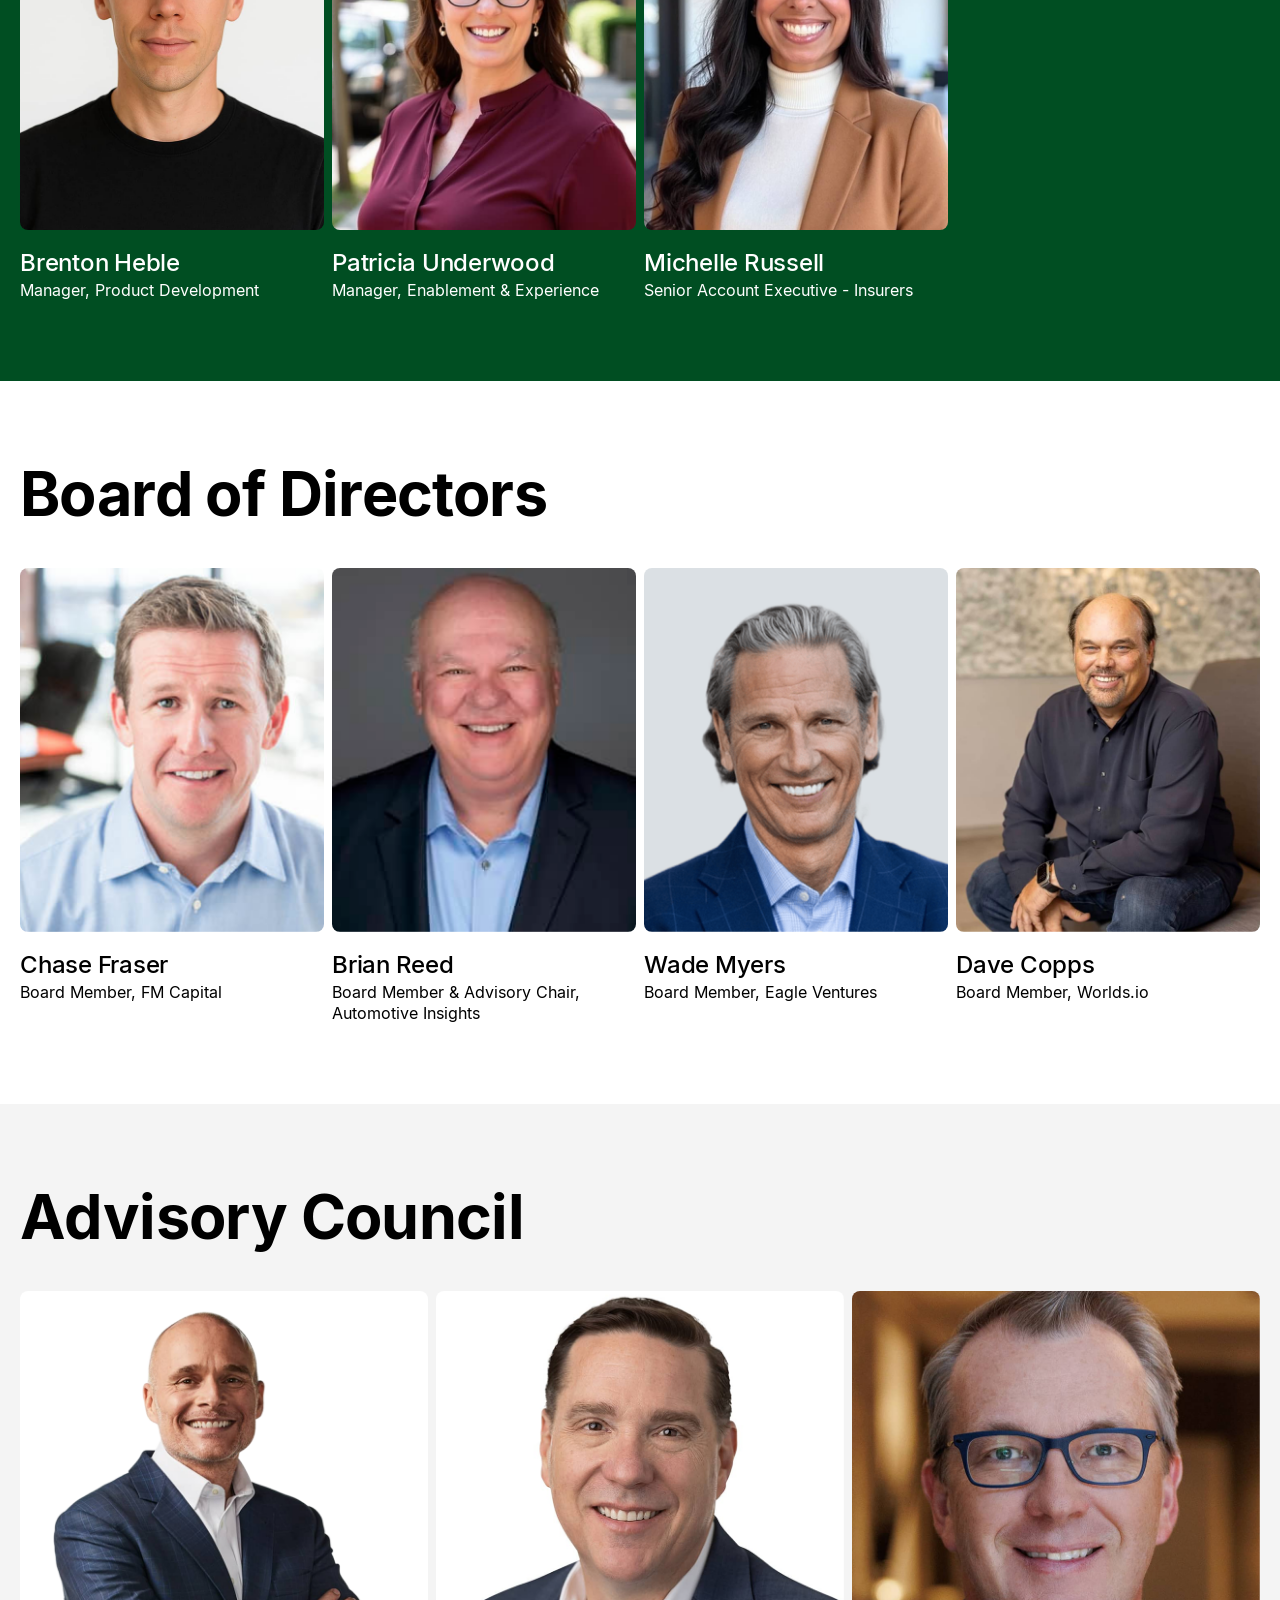
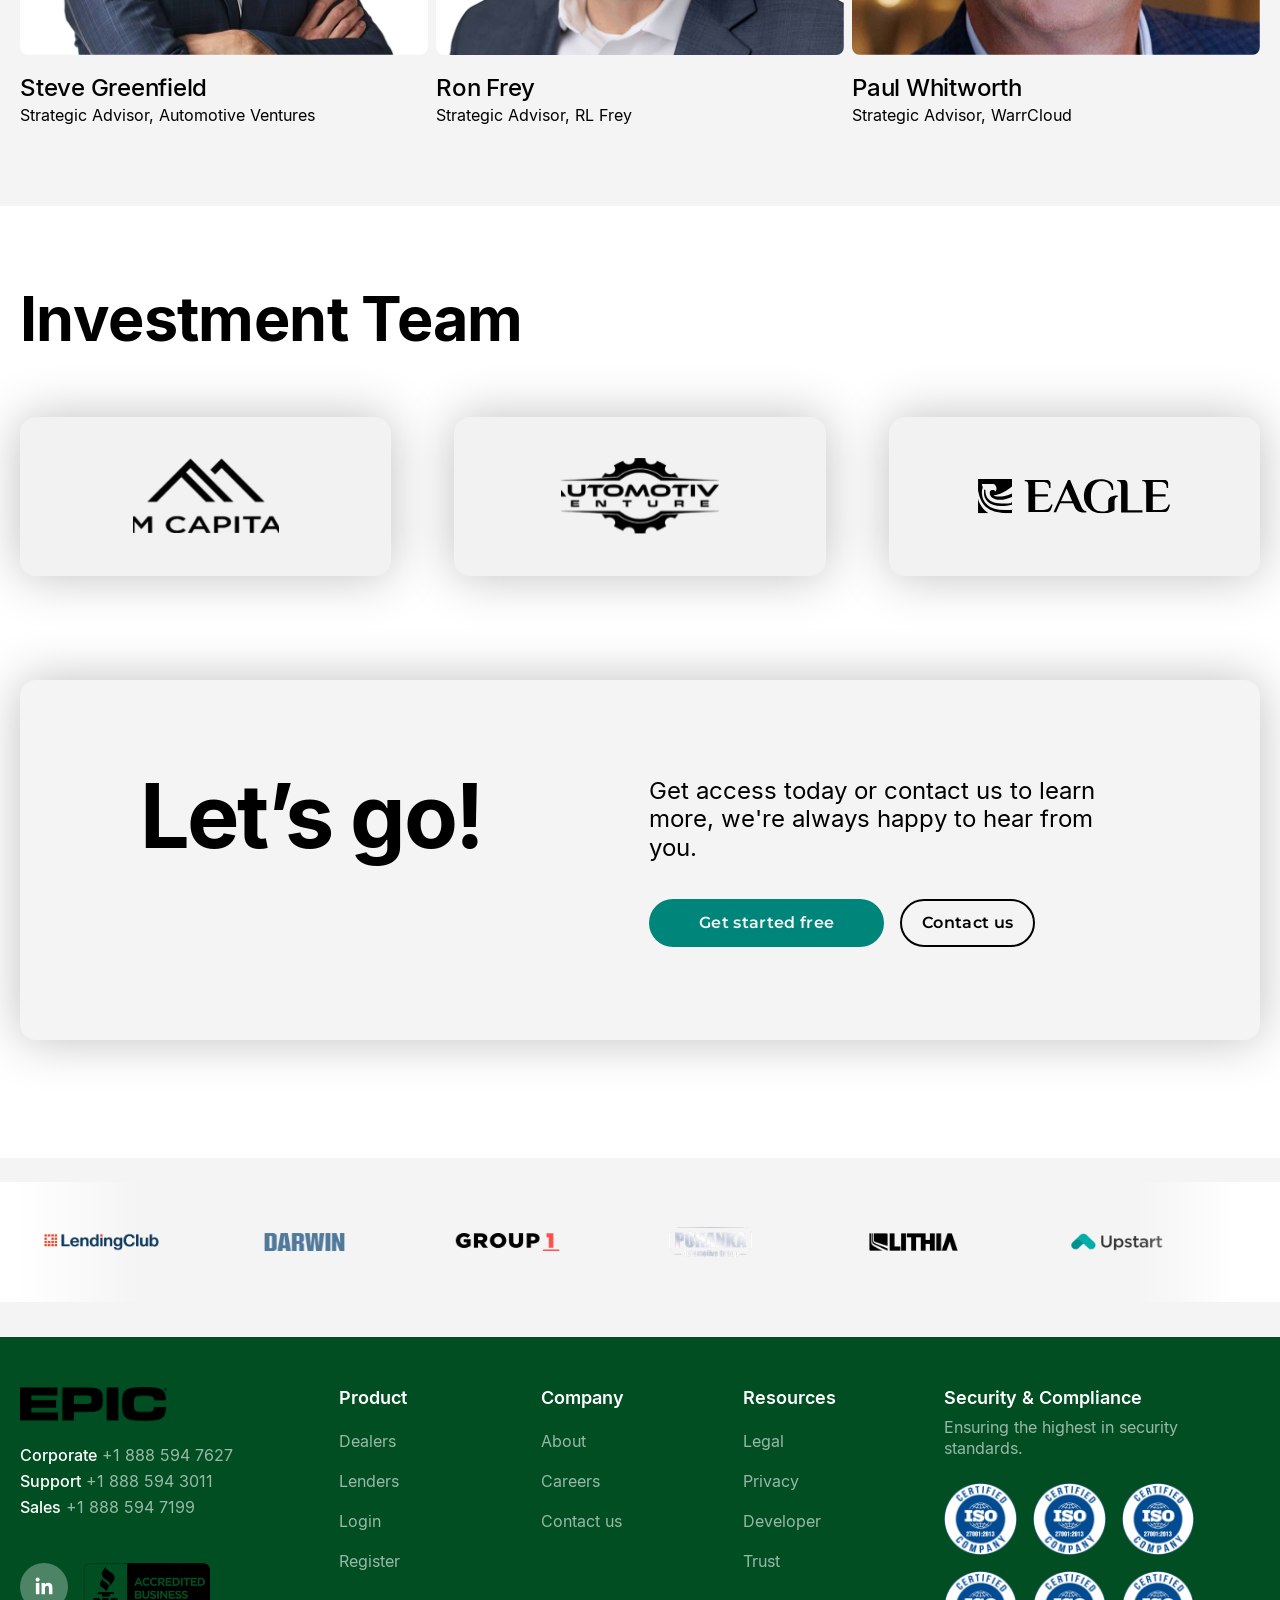
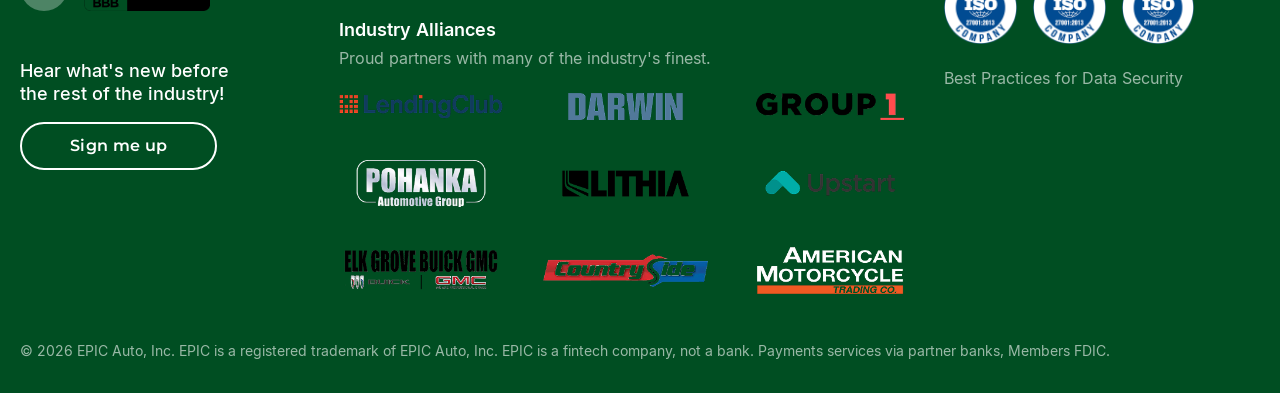
==== commit 8ca5b7c0: "create contact page" ====
--- a/about.html
+++ b/about.html
@@ -753,7 +753,7 @@
                                 </li>
                                 <li>
 
-                                    <a href="#">Contact us</a>
+                                    <a href="contact.html">Contact us</a>
                                 </li>
                             </ul>
                         </div>
--- a/assets/css/main.css
+++ b/assets/css/main.css
@@ -136,7 +136,7 @@
 .text-header-2 {
     font-size: 48px;
     letter-spacing: -0.38px;
-    line-height: 67px;
+    line-height: 1.125;
 }
 
 .text-header-3 {
@@ -322,6 +322,10 @@
 
 .about-culture__right {
     width: 49.3%;
+}
+
+.about-culture__heading {
+    line-height: 1.4;
 }
 
 .about-culture__desc {
@@ -803,15 +807,144 @@
     margin-top: 52px;
 }
 
-.careers-culture-sec {
+.careers-layout-sec {
     padding: 66px 0;
 }
 
-.careers-culture__left {
+.careers-layout__left {
     width: 50.3%;
     padding-right: 134px;
 }
 
-.careers-culture__right {
+.careers-layout-reverse-sec .careers-layout__left {
+    padding-left: 134px;
+    padding-right: 0;
+}
+
+.careers-layout__right {
     width: 49.7%;
+}
+
+.careers-teams-sec {
+    padding: 115px 0 117px;
+}
+
+.careers-teams__heading {
+    margin-bottom: 44px;
+}
+
+.careers-teams__list {
+    display: grid;
+    grid-template-columns: repeat(3, 1fr);
+    grid-gap: 24px;
+}
+
+.careers-teams__card {
+    border-radius: 8px;
+    box-shadow: 0px 0px 50px 0px #00000040;
+    background: #fff;
+}
+
+.careers-teams__card .card-icon {
+    padding: 66px 32px;
+    display: flex;
+    justify-content: center;
+    align-items: center;
+}
+
+.careers-teams__card .card-icon img {
+    width: 112px;
+    height: 112px;
+    object-fit: contain;
+}
+
+.careers-teams__card .card-content {
+    padding: 32px 32px 85px;
+    display: flex;
+    flex-direction: column;
+    gap: 12px;
+}
+
+.career-opportunities-sec {
+    padding: 126px 0;
+}
+
+.career-opportunities__header {
+    margin-bottom: 40px;
+}
+
+.career-opportunities__list {
+    display: grid;
+    grid-template-columns: repeat(3, 1fr);
+    grid-gap: 32px;
+}
+
+.career-opportunities__card {
+    min-height: 200px;
+    background-color: #fff;
+    box-shadow: 0px 0px 50px 0px #00000040;
+    padding: 16px 22px;
+    border-radius: 8px;
+    display: flex;
+    flex-direction: column;
+    justify-content: space-between;
+    gap: 32px;
+}
+
+.career-opportunities__card .card-bottom {
+    display: flex;
+    justify-content: space-between;
+    align-items: center;
+    flex-wrap: wrap;
+    gap: 16px 24px;
+}
+
+.career-opportunities__card .card-infos {
+    display: flex;
+    flex-direction: column;
+    gap: 4px;
+    font-size: 14px;
+    line-height: 1.6;
+}
+
+.career-opportunities__card .card-role {
+    font-weight: 600;
+}
+
+.career-opportunities__card .card-locations {
+    display: flex;
+    gap: 8px;
+}
+
+.career-opportunities__card .card-locations img {
+    flex-shrink: 0;
+    width: 24px;
+}
+
+.career-opportunities__card .card-btn {
+    padding: 8px 27px;
+    font-family: "Inter", sans-serif;
+    line-height: 1;
+}
+
+/* Contact Page */
+.contact-main-sec {
+    padding: 173px 0 106px;
+}
+
+.contact-main__left {
+    width: 50.45%;
+    padding-right: 109px;
+}
+
+.contact-main__right {
+    width: 49.55%;
+}
+
+.contact-main__heading {
+    margin-bottom: 32px;
+}
+
+.contact-main-sec .section-label {
+    margin-bottom: 12px;
 }
--- a/assets/css/media-queries.css
+++ b/assets/css/media-queries.css
@@ -63,7 +63,15 @@
         padding-right: 50px;
     }
 
-    .careers-culture__left {
+    .careers-layout__left {
+        padding-right: 80px;
+    }
+
+    .careers-layout-reverse-sec .careers-layout__left {
+        padding-left: 80px;
+    }
+
+    .contact-main__left {
         padding-right: 80px;
     }
 }
@@ -75,7 +83,6 @@
 
     .text-header-2 {
         font-size: 40px;
-        line-height: 1.2
     }
 
     .text-header-3 {
@@ -206,8 +213,50 @@
         min-height: 70vh;
     }
 
-    .careers-culture__left {
+    .careers-layout__left {
         padding-right: 40px;
+    }
+
+    .careers-layout-reverse-sec .careers-layout__left {
+        padding-left: 40px;
+    }
+
+    .careers-teams__list {
+        grid-template-columns: repeat(2, 1fr);
+    }
+
+    .careers-teams__card .card-icon {
+        padding: 40px 24px;
+    }
+
+    .careers-teams__card .card-content {
+        padding: 24px 24px 48px;
+    }
+
+    .careers-teams-sec {
+        padding: 80px 0 100px;
+    }
+
+    .career-opportunities-sec {
+        padding: 100px 0;
+    }
+
+    .career-opportunities__list {
+        grid-template-columns: repeat(2, 1fr);
+    }
+
+    .career-opportunities__card {
+        padding: 20px;
+    }
+
+    .contact-main__inner {
+        gap: 48px;
+    }
+
+    .contact-main__left,
+    .contact-main__right {
+        width: 100%;
+        padding: 0;
     }
 }
 
@@ -230,6 +279,11 @@
 
     .section-padding {
         padding: 60px 0;
+    }
+
+    .section-label {
+        font-size: 14px;
+        line-height: 1.6;
     }
 
     .header-site {
@@ -529,17 +583,57 @@
         height: 40px;
     }
 
-    .careers-culture__left,
-    .careers-culture__right {
-        width: 100%;
-        padding: 0;
-    }
-
-    .careers-culture__inner {
+    .careers-layout__left,
+    .careers-layout__right {
+        width: 100%;
+        padding: 0;
+    }
+
+    .careers-layout-reverse-sec .careers-layout__left {
+        padding: 0;
+    }
+
+    .careers-layout__inner {
         gap: 32px;
     }
 
-    .careers-culture-sec {
+    .careers-layout-sec {
         padding: 60px 0;
     }
+
+    .careers-teams__list {
+        grid-template-columns: 1fr;
+    }
+
+    .careers-teams__card .card-content {
+        padding: 20px 20px 40px;
+    }
+
+    .careers-teams__card .card-icon {
+        padding: 32px 20px;
+    }
+
+    .careers-teams-sec {
+        padding: 60px 0 80px;
+    }
+
+    .careers-teams__heading {
+        margin-bottom: 40px;
+    }
+
+    .career-opportunities__list {
+        grid-template-columns: 1fr;
+    }
+
+    .career-opportunities-sec {
+        padding: 60px 0 80px;
+    }
+
+    .contact-main-sec {
+        padding: 120px 0 80px;
+    }
+
+    .contact-main__heading {
+        margin-bottom: 20px;
+    }
 }
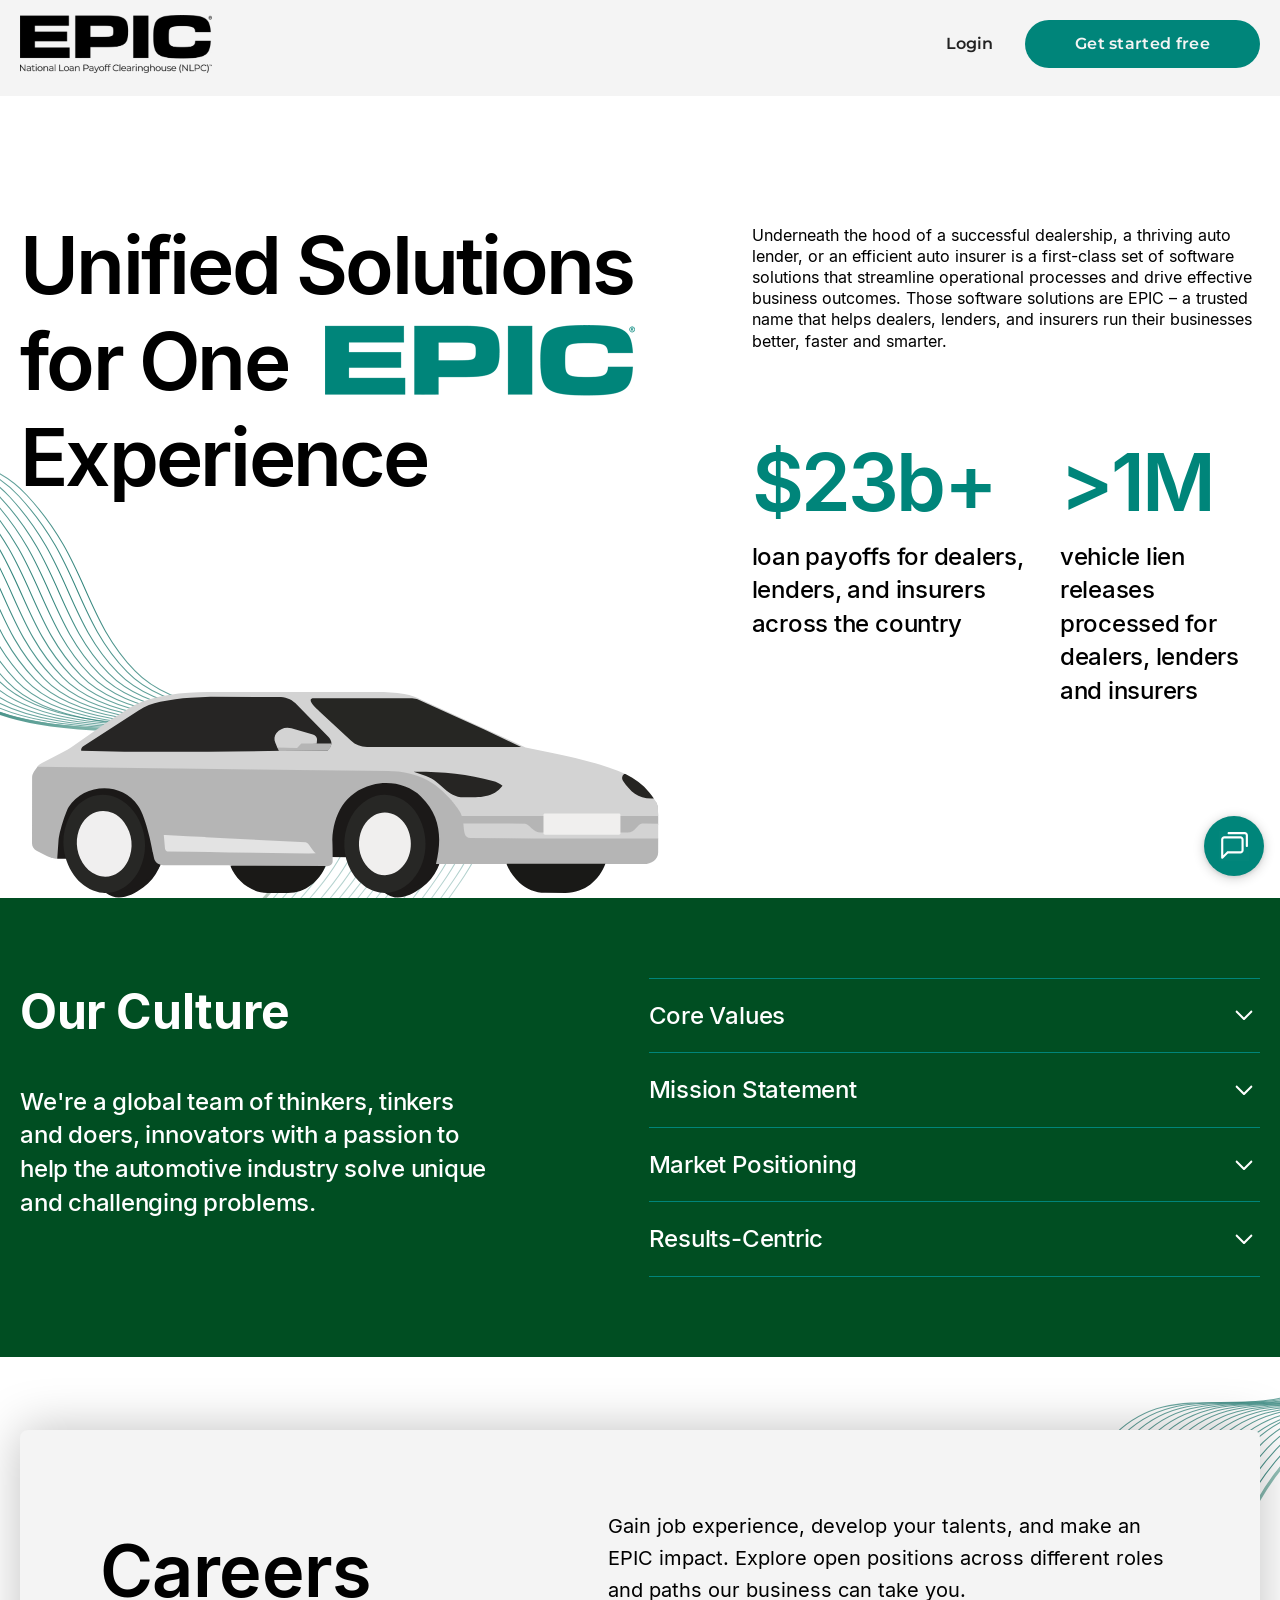
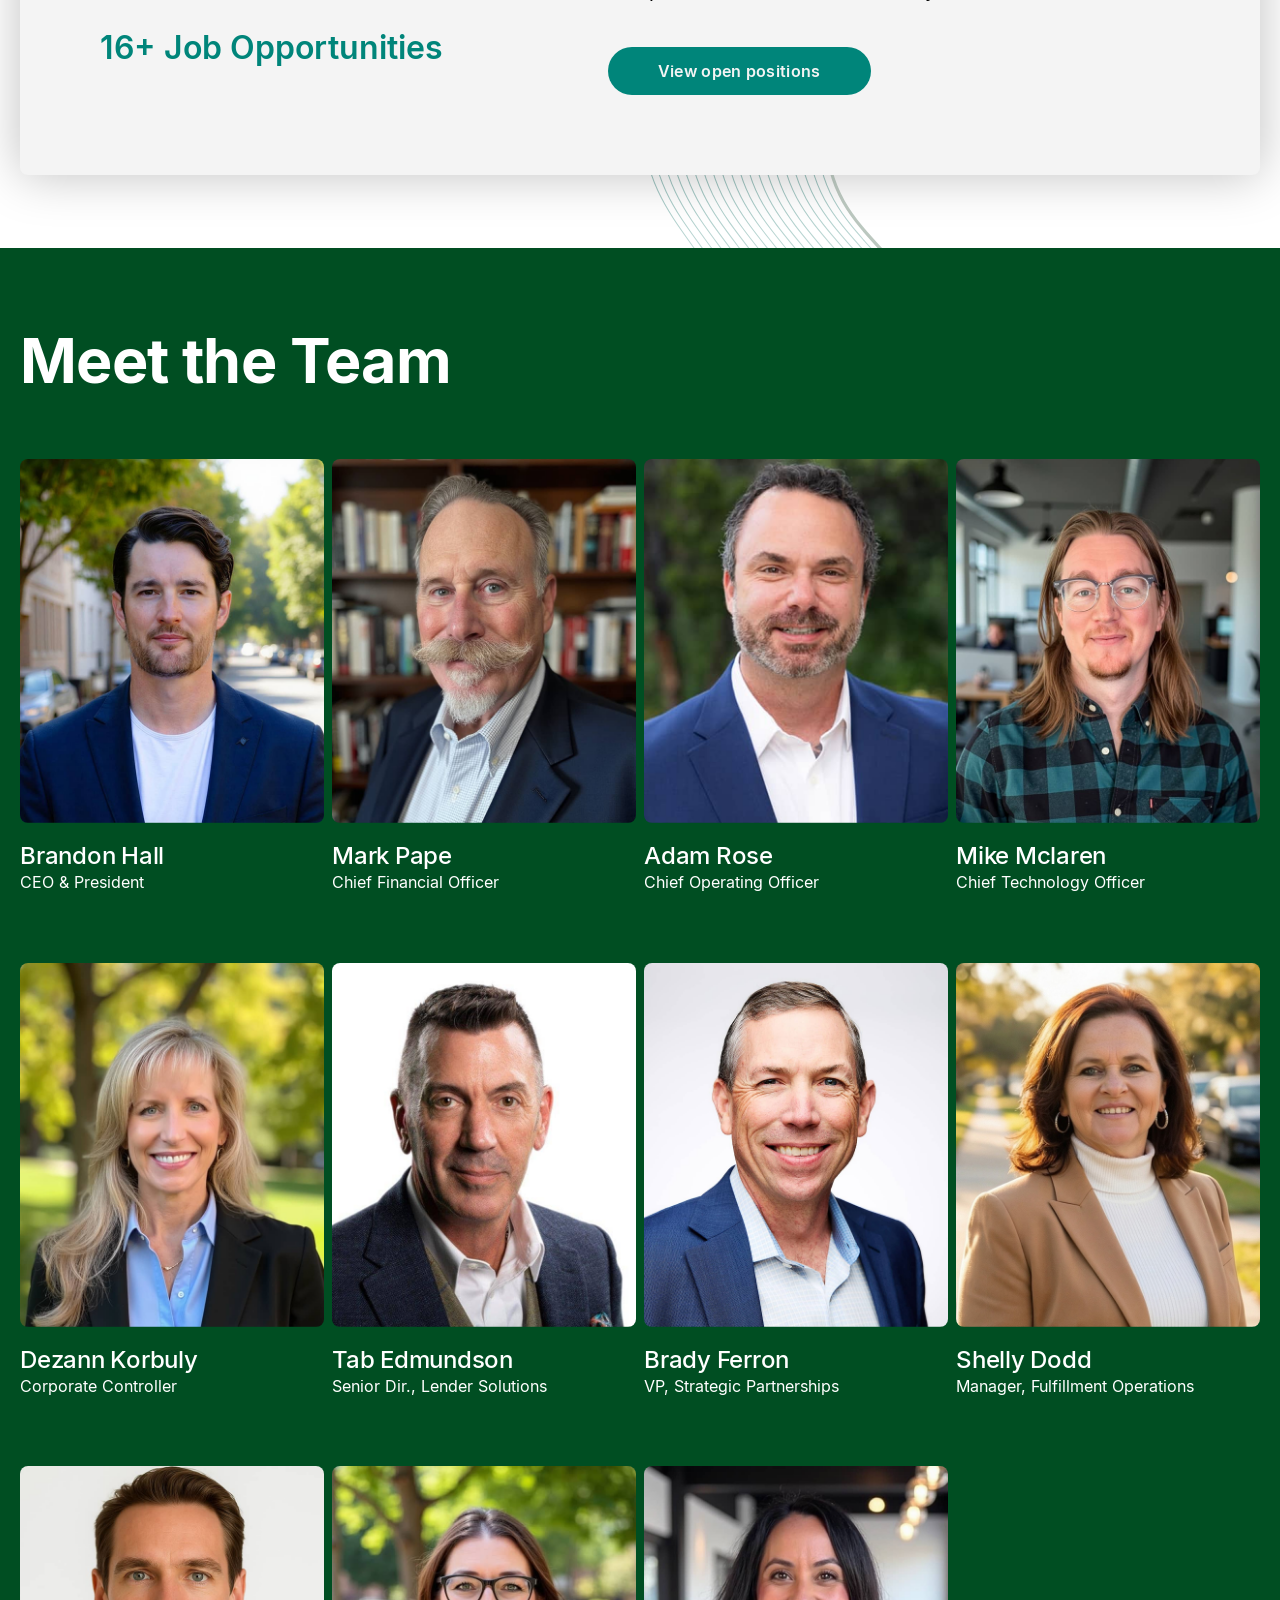
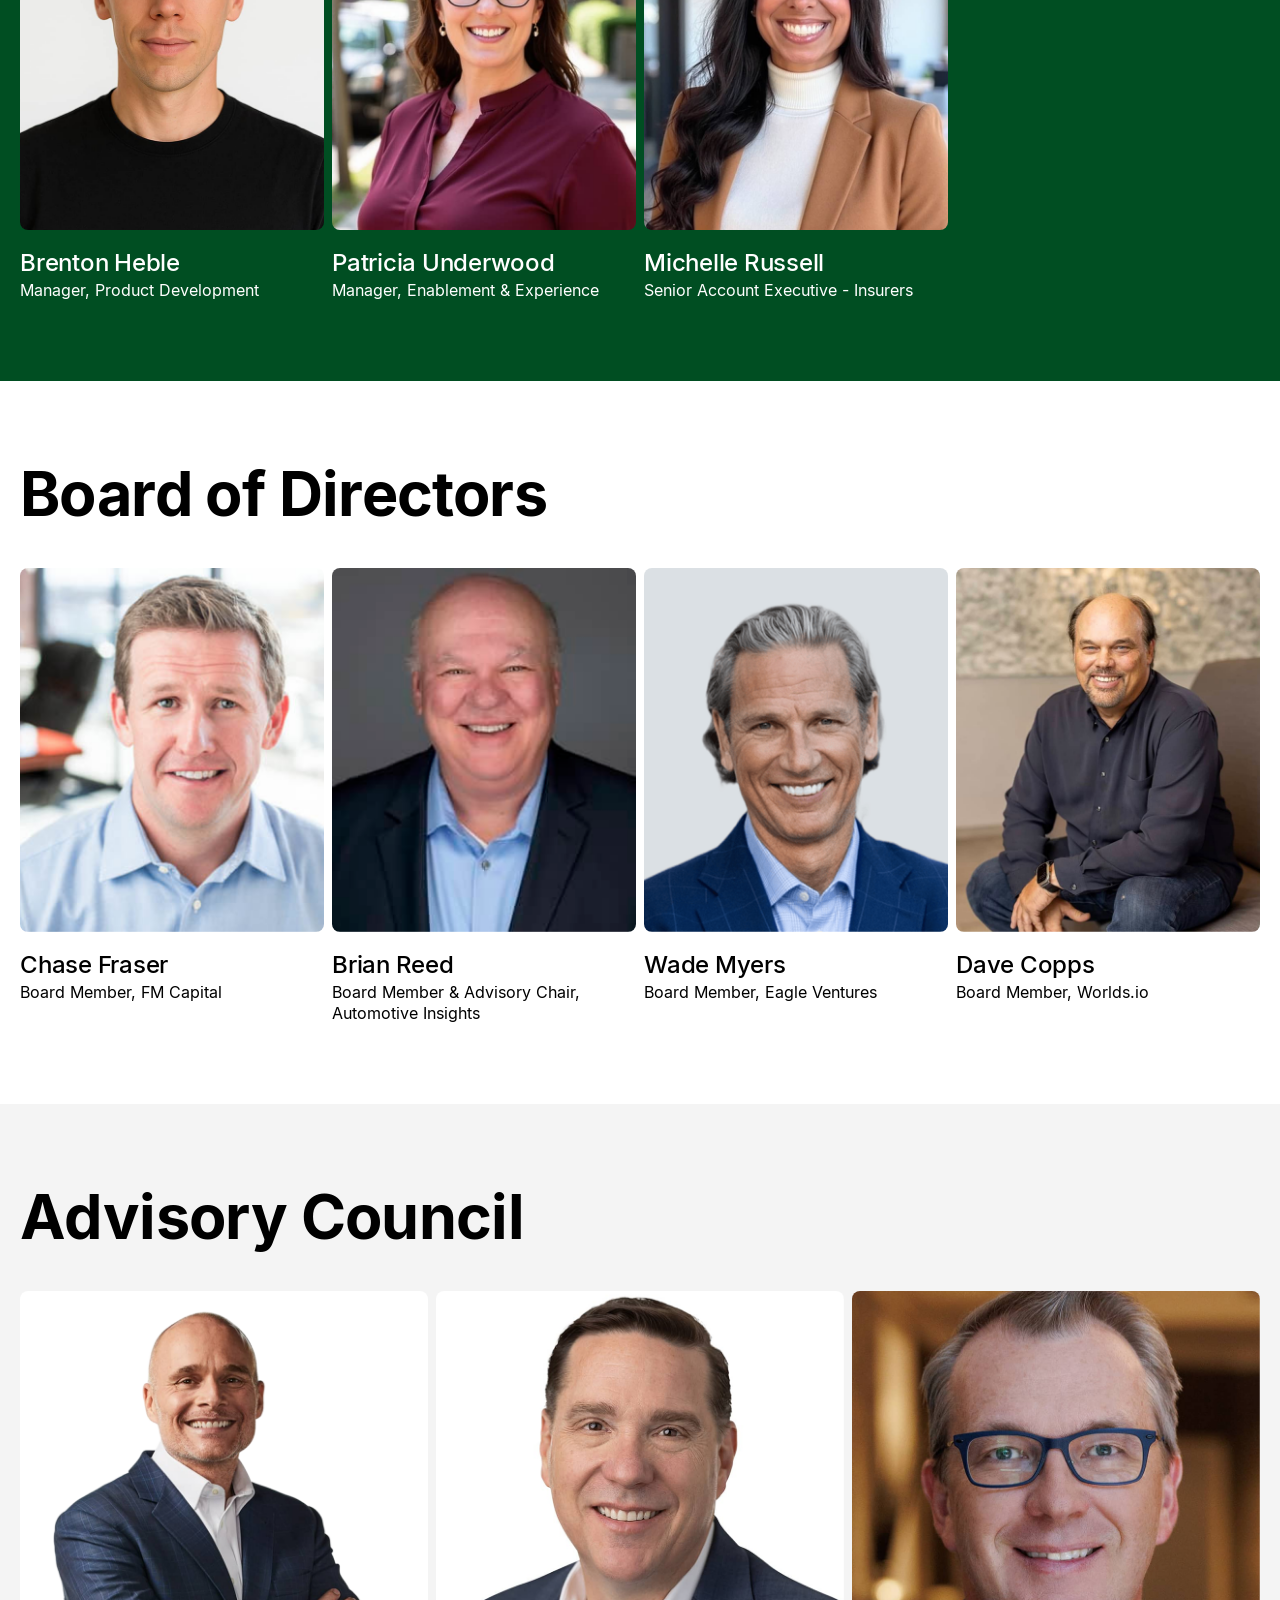
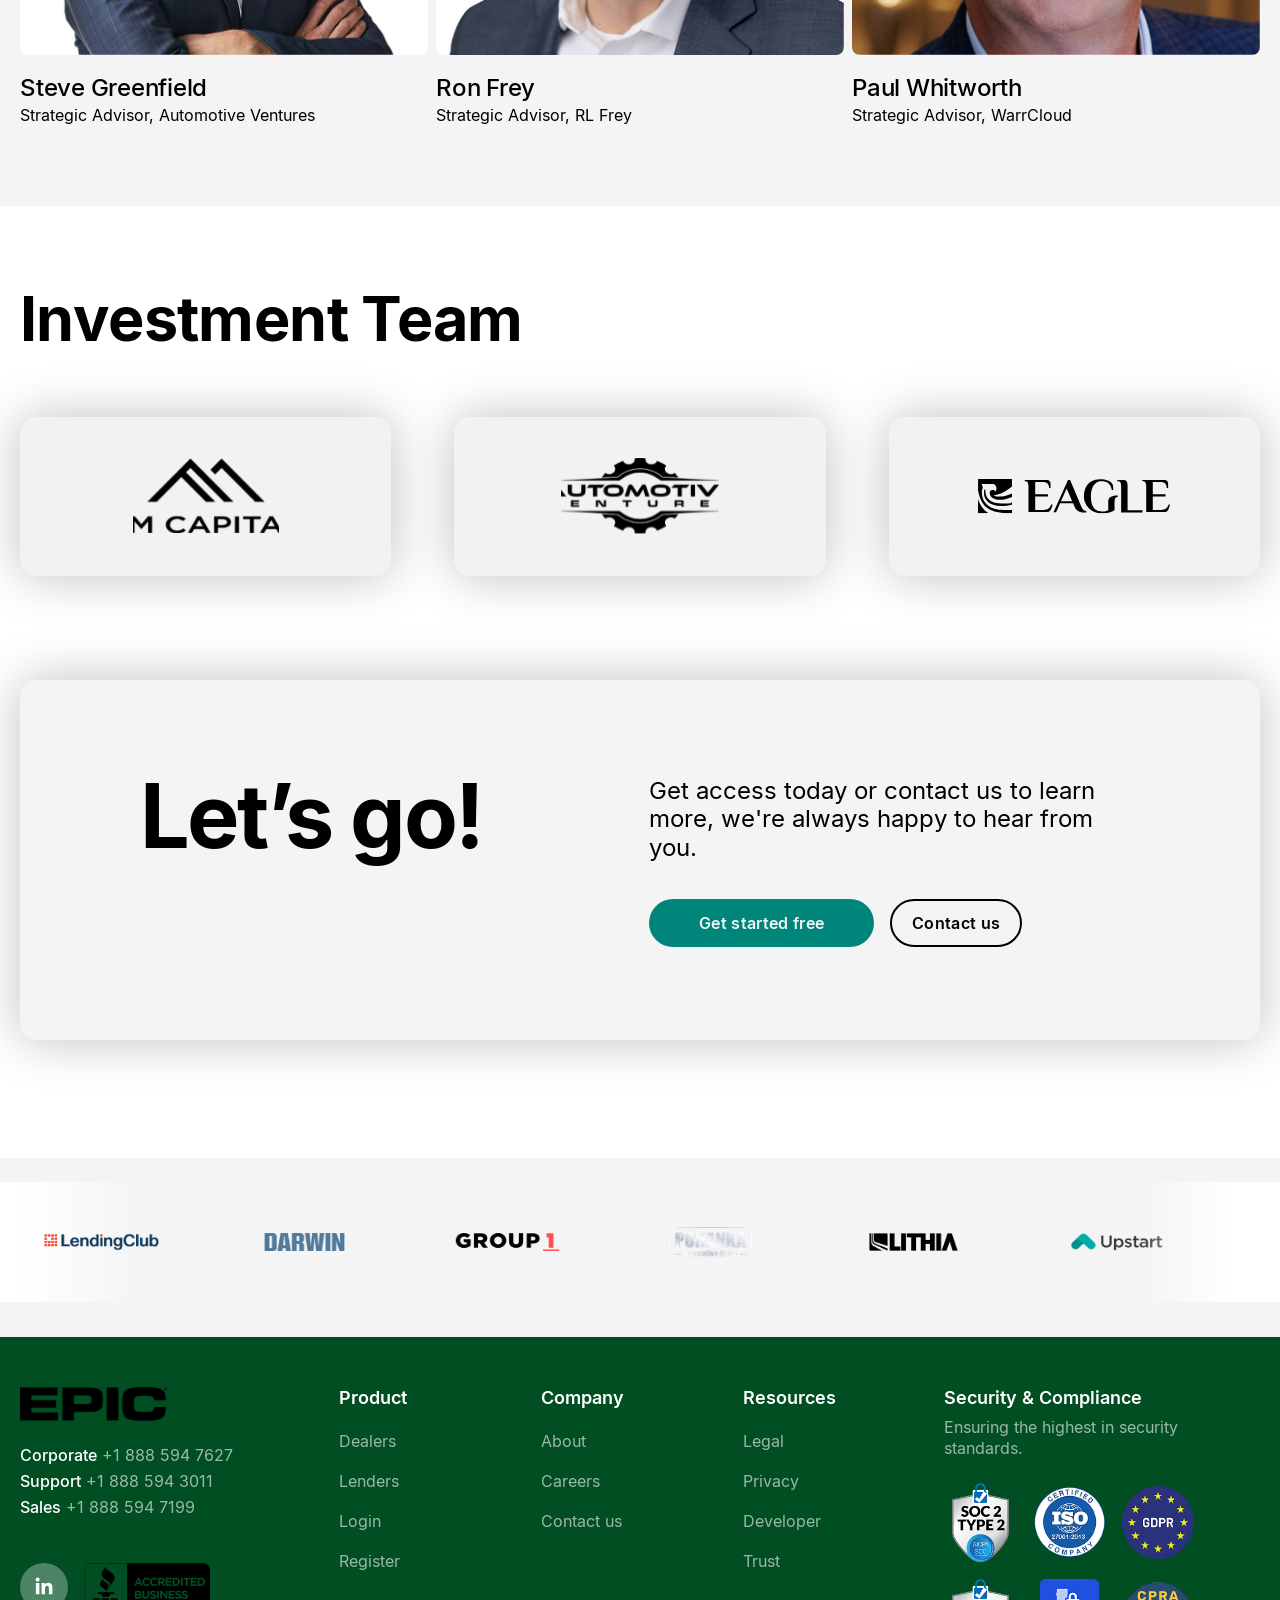
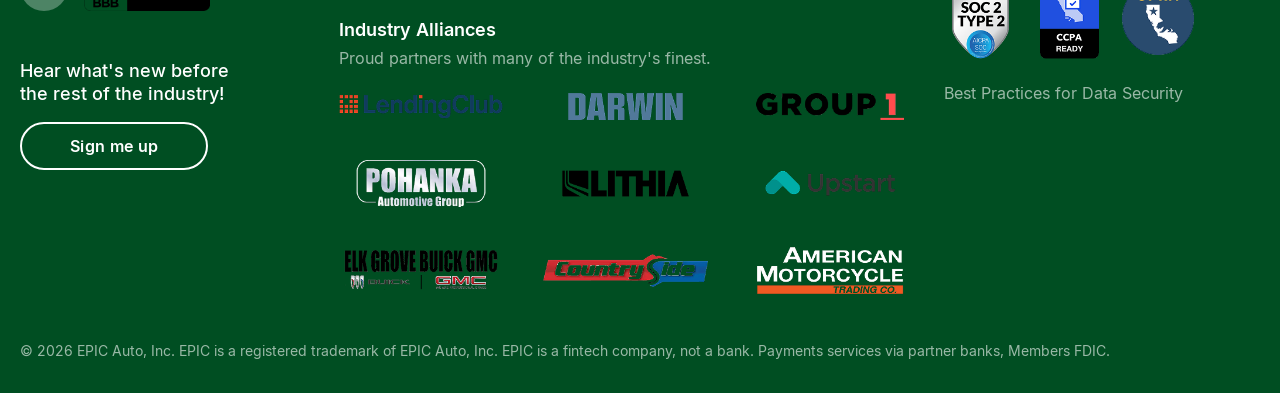
==== commit 3f7e04b0: "create Trust Center page" ====
--- a/about.html
+++ b/about.html
@@ -768,7 +768,7 @@
                                 </li>
                                 <li>
 
-                                    <a href="#">Privacy</a>
+                                    <a href="privacy.html">Privacy</a>
                                 </li>
                                 <li>
 
@@ -827,23 +827,26 @@
                         </div>
                         <div class="footer-security__logos">
                             <div class="footer-security__logo">
-                                <img src="assets/images/iso-logo.webp" alt="">
+                                <img src="assets/images/compliance-logo-1.png" alt="">
                             </div>
                             <div class="footer-security__logo">
-                                <img src="assets/images/iso-logo.webp" alt="">
+                                <img src="assets/images/compliance-logo-5.png" alt="">
                             </div>
                             <div class="footer-security__logo">
-                                <img src="assets/images/iso-logo.webp" alt="">
+                                <img src="assets/images/compliance-logo-4.png" alt="">
                             </div>
                             <div class="footer-security__logo">
-                                <img src="assets/images/iso-logo.webp" alt="">
+                                <img src="assets/images/compliance-logo-1.png" alt="">
                             </div>
                             <div class="footer-security__logo">
-                                <img src="assets/images/iso-logo.webp" alt="">
+                                <img src="assets/images/compliance-logo-2.png" alt="">
                             </div>
                             <div class="footer-security__logo">
-                                <img src="assets/images/iso-logo.webp" alt="">
-                            </div>
+                                <img src="assets/images/compliance-logo-3.png" alt="">
+                            </div>
+
+
+
                         </div>
                         <div class="footer-desc mt-4">
                             Best Practices for Data Security
--- a/assets/css/main.css
+++ b/assets/css/main.css
@@ -77,7 +77,6 @@
 
 .btn {
     display: inline-block;
-    font-family: "Montserrat", sans-serif;
     font-weight: 600;
     font-size: 16px;
     letter-spacing: 0.32px;
@@ -107,6 +106,18 @@
 
 }
 
+.btn-black {
+    color: #fff;
+    background: #000;
+    border-color: #000;
+}
+
+.btn-black:hover {
+    background: var(--color-teal);
+    border-color: var(--color-teal);
+    color: #fff;
+}
+
 .btn-black-secondary {
     color: #000;
     border-color: #000;
@@ -153,6 +164,10 @@
 .body-text {
     font-size: 16px;
     line-height: 132%;
+}
+
+.body-text a:hover {
+    color: var(--color-teal);
 }
 
 .section-padding {
@@ -231,6 +246,10 @@
 
 .header-actions {
     gap: 32px;
+}
+
+.header-actions .btn {
+    font-family: "Montserrat", sans-serif;
 }
 
 .header-toggle,
@@ -674,6 +693,14 @@
     gap: 10px;
 }
 
+.footer-contact-info a span {
+    transition: all 0.3s ease-in-out;
+}
+
+.footer-contact-info a:hover span {
+    color: #fff;
+}
+
 .footer-socials__item {
     width: 48px;
     height: 48px;
@@ -751,6 +778,16 @@
     grid-template-columns: repeat(3, 1fr);
     grid-gap: 16px;
     max-width: 250px;
+}
+
+.footer-security__logo {
+    display: flex;
+    justify-content: center;
+    align-items: center;
+}
+
+.footer-security__logo img {
+    max-height: 80px;
 }
 
 .footer-copyright {
@@ -947,4 +984,144 @@
 
 .contact-main-sec .section-label {
     margin-bottom: 12px;
+}
+
+/* Privacy Page */
+.privacy-main-sec {
+    padding: 205px 0 102px;
+}
+
+.privacy-main-sec .cs-container {
+    max-width: 920px;
+}
+
+.privacy-main__heading {
+    margin-bottom: 40px;
+}
+
+.privacy-main__header {
+    margin-bottom: 104px;
+}
+
+.privacy-main__infos {
+    margin-top: 80px;
+}
+
+.privacy-main__infos-content {
+    font-size: 11px;
+    line-height: 140%;
+}
+
+.privacy-main__infos-content ul {
+    display: flex;
+    flex-direction: column;
+    gap: 16px;
+    padding-left: 20px;
+    margin: 0;
+}
+
+/* Trust Center Page */
+.trust-center-hero {
+    padding: 132px 0 67px;
+}
+
+.trust-center-hero__inner {
+    gap: 80px;
+}
+
+.trust-center-hero__content {
+    max-width: 544px;
+}
+
+.trust-center-hero__image {
+    max-width: 466px;
+    min-width: 320px;
+}
+
+.trust-center-content-sec {
+    padding-bottom: 105px;
+}
+
+.trust-center-content {
+    gap: 80px;
+    padding-bottom: 56px;
+    margin-bottom: 56px;
+    border-bottom: 1px solid var(--color-teal);
+}
+
+.trust-center-content:last-child {
+    margin-bottom: 0;
+    padding-bottom: 0;
+    border-bottom: none;
+}
+
+.trust-center-content__left {
+    width: 327px;
+    position: sticky;
+    top: 110px;
+}
+
+.trust-center-content__right {
+    width: calc(100% - 327px - 80px);
+}
+
+.trust-center-content__note {
+    gap: 12px;
+    font-size: 14px;
+    line-height: 180%;
+    padding: 10px 15px;
+    border-radius: 99px;
+    border: 1px solid var(--color-teal);
+    background: #fff;
+}
+
+.trust-center-content__note .dot {
+    width: 14px;
+    height: 14px;
+}
+
+
+.trust-center-content__monitoring-item ul {
+    list-style: none;
+    padding: 0;
+    margin: 0;
+    gap: 10px;
+}
+
+.trust-center-content__monitoring-item ul li {
+    position: relative;
+    padding-left: 30px;
+}
+
+.trust-center-content__monitoring-item ul li::before {
+    content: "";
+    position: absolute;
+    left: 0;
+    top: 1.5px;
+    width: 18px;
+    height: 18px;
+    background: url('../images/check-icon.svg') no-repeat center / contain;
+}
+
+.trust-center-content__compliance {
+    display: grid;
+    grid-template-columns: 190px 190px 190px;
+    grid-gap: 56px;
+    justify-content: space-between;
+    margin-left: -22px;
+}
+
+.trust-center-content__compliance-item {
+    display: flex;
+    flex-direction: column;
+    align-items: center;
+    gap: 10px;
+}
+
+.trust-center-content__compliance-item .item-title {
+    margin-top: 3px;
+}
+
+.trust-center-content__compliance-item .item-logo {
+    max-height: 140px;
 }
--- a/assets/css/media-queries.css
+++ b/assets/css/media-queries.css
@@ -74,6 +74,23 @@
     .contact-main__left {
         padding-right: 80px;
     }
+
+    .trust-center-content__left {
+        width: 100%;
+        position: static;
+    }
+
+    .trust-center-content__right {
+        width: 100%;
+    }
+
+    .trust-center-content {
+        gap: 60px;
+    }
+
+    .trust-center-content__compliance {
+        margin-left: 0;
+    }
 }
 
 @media (max-width:991px) {
@@ -257,6 +274,18 @@
     .contact-main__right {
         width: 100%;
         padding: 0;
+    }
+
+    .privacy-main-sec {
+        padding-top: 160px;
+    }
+
+    .trust-center-hero__inner {
+        gap: 40px;
+    }
+
+    .trust-center-content__compliance {
+        grid-template-columns: repeat(3, 1fr);
     }
 }
 
@@ -525,7 +554,7 @@
     }
 
     .client-logos__item {
-        margin: 0 16px;
+        margin: 0 8px;
     }
 
     .client-logos-sec::before,
@@ -636,4 +665,58 @@
     .contact-main__heading {
         margin-bottom: 20px;
     }
+
+    .privacy-main__heading {
+        margin-bottom: 30px;
+    }
+
+    .privacy-main__header {
+        margin-bottom: 70px;
+    }
+
+    .privacy-main__infos {
+        margin-top: 60px;
+    }
+
+    .privacy-main-sec {
+        padding: 120px 0 80px;
+    }
+
+    .trust-center-hero__content {
+        max-width: 100%;
+    }
+
+    .trust-center-hero__image {
+        min-width: auto;
+    }
+
+    .trust-center-hero__inner {
+        gap: 30px;
+    }
+
+    .trust-center-hero {
+        padding: 120px 0 40px;
+    }
+
+    .trust-center-content {
+        gap: 32px;
+    }
+
+    .trust-center-content__compliance {
+        grid-template-columns: repeat(2, 1fr);
+        gap: 32px 24px;
+    }
+
+    .trust-center-content__compliance-item .item-logo {
+        max-height: 100px;
+    }
+
+    .trust-center-content-sec {
+        padding-bottom: 80px;
+    }
+
+    .trust-center-content {
+        padding-bottom: 48px;
+        margin-bottom: 48px;
+    }
 }
